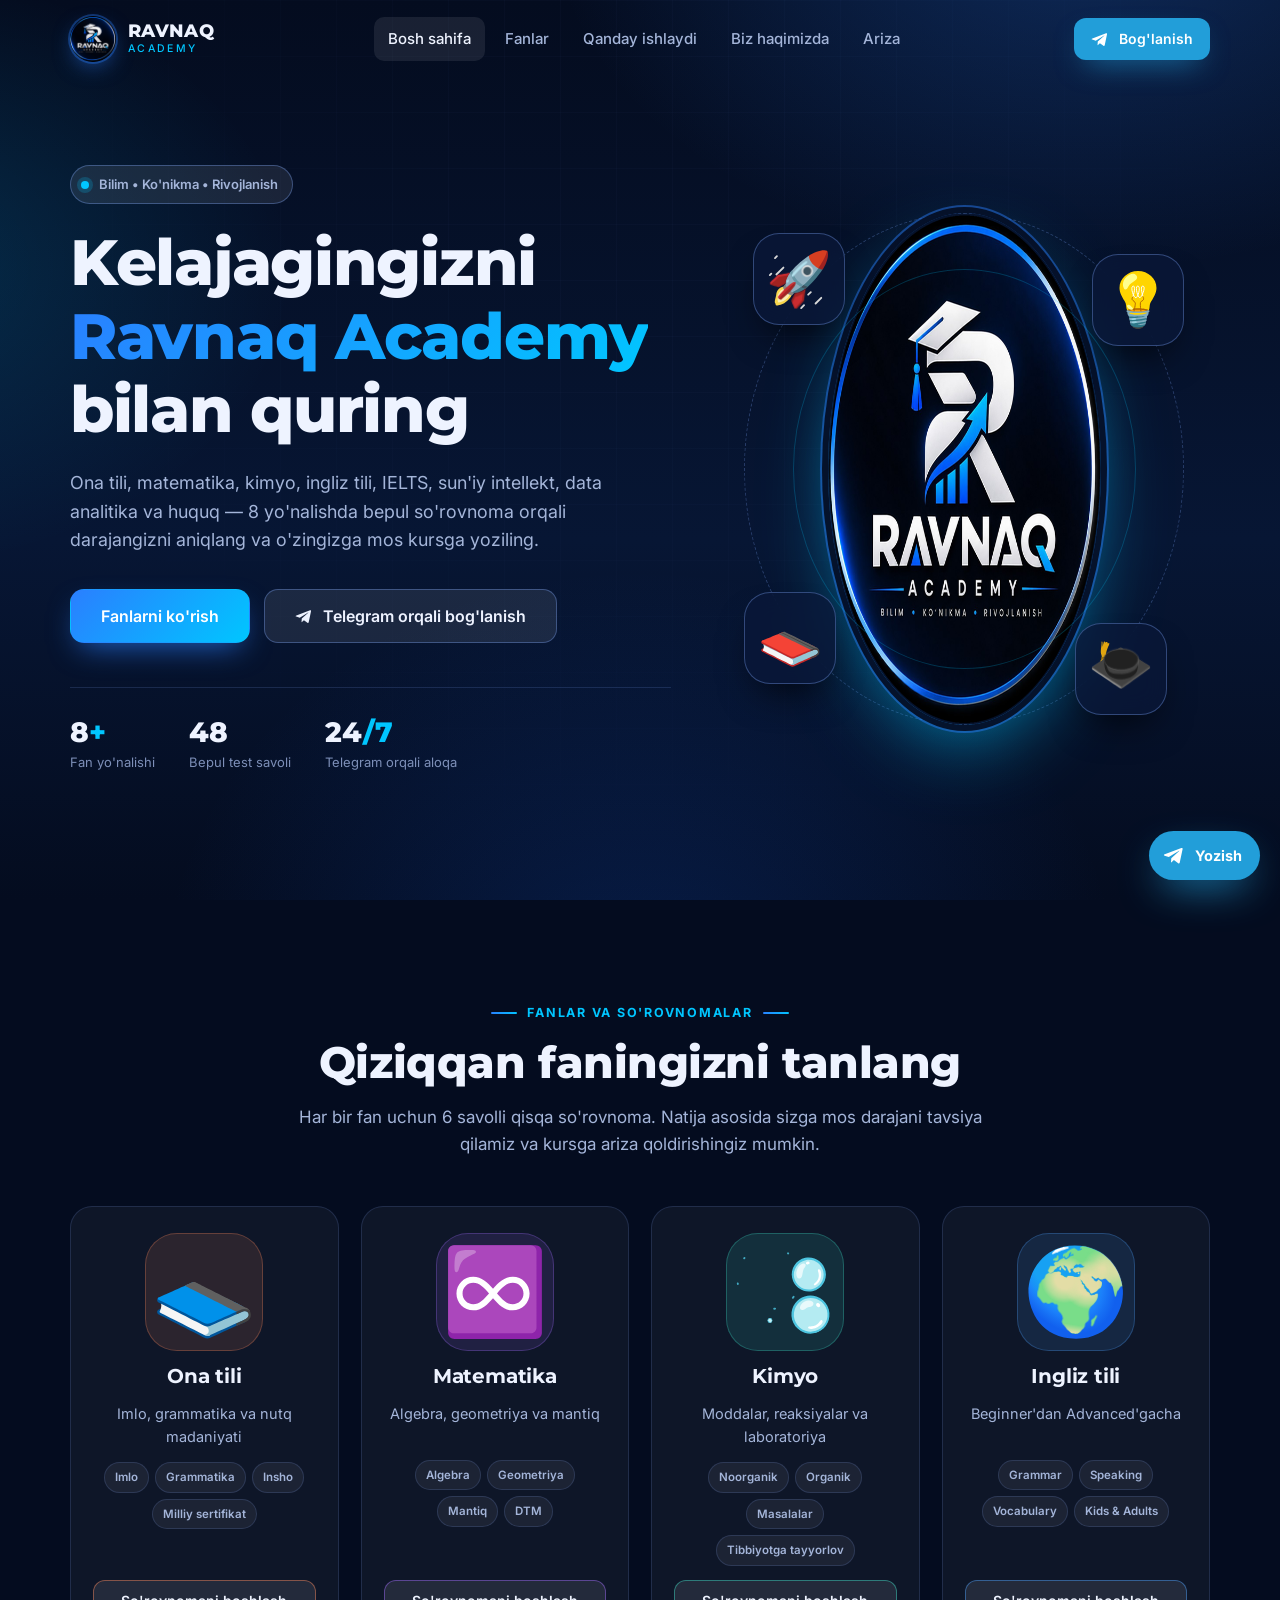
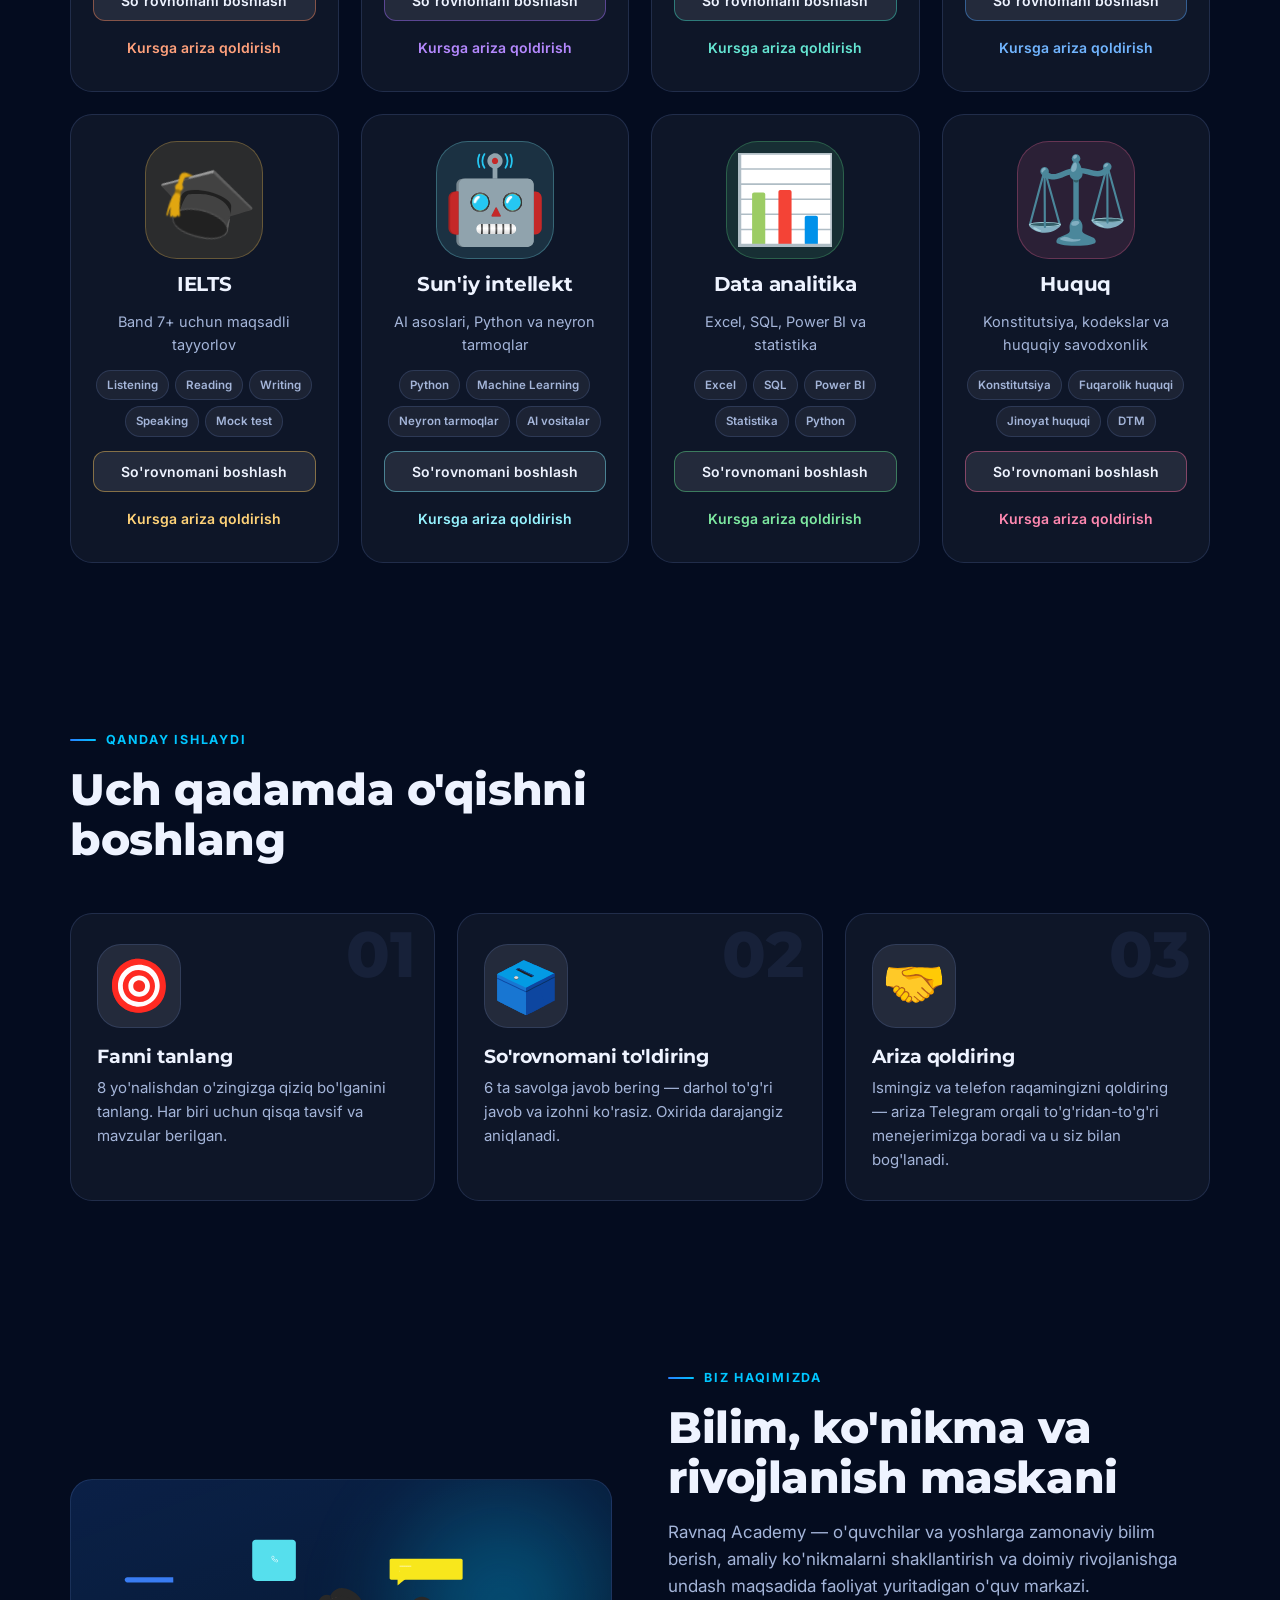
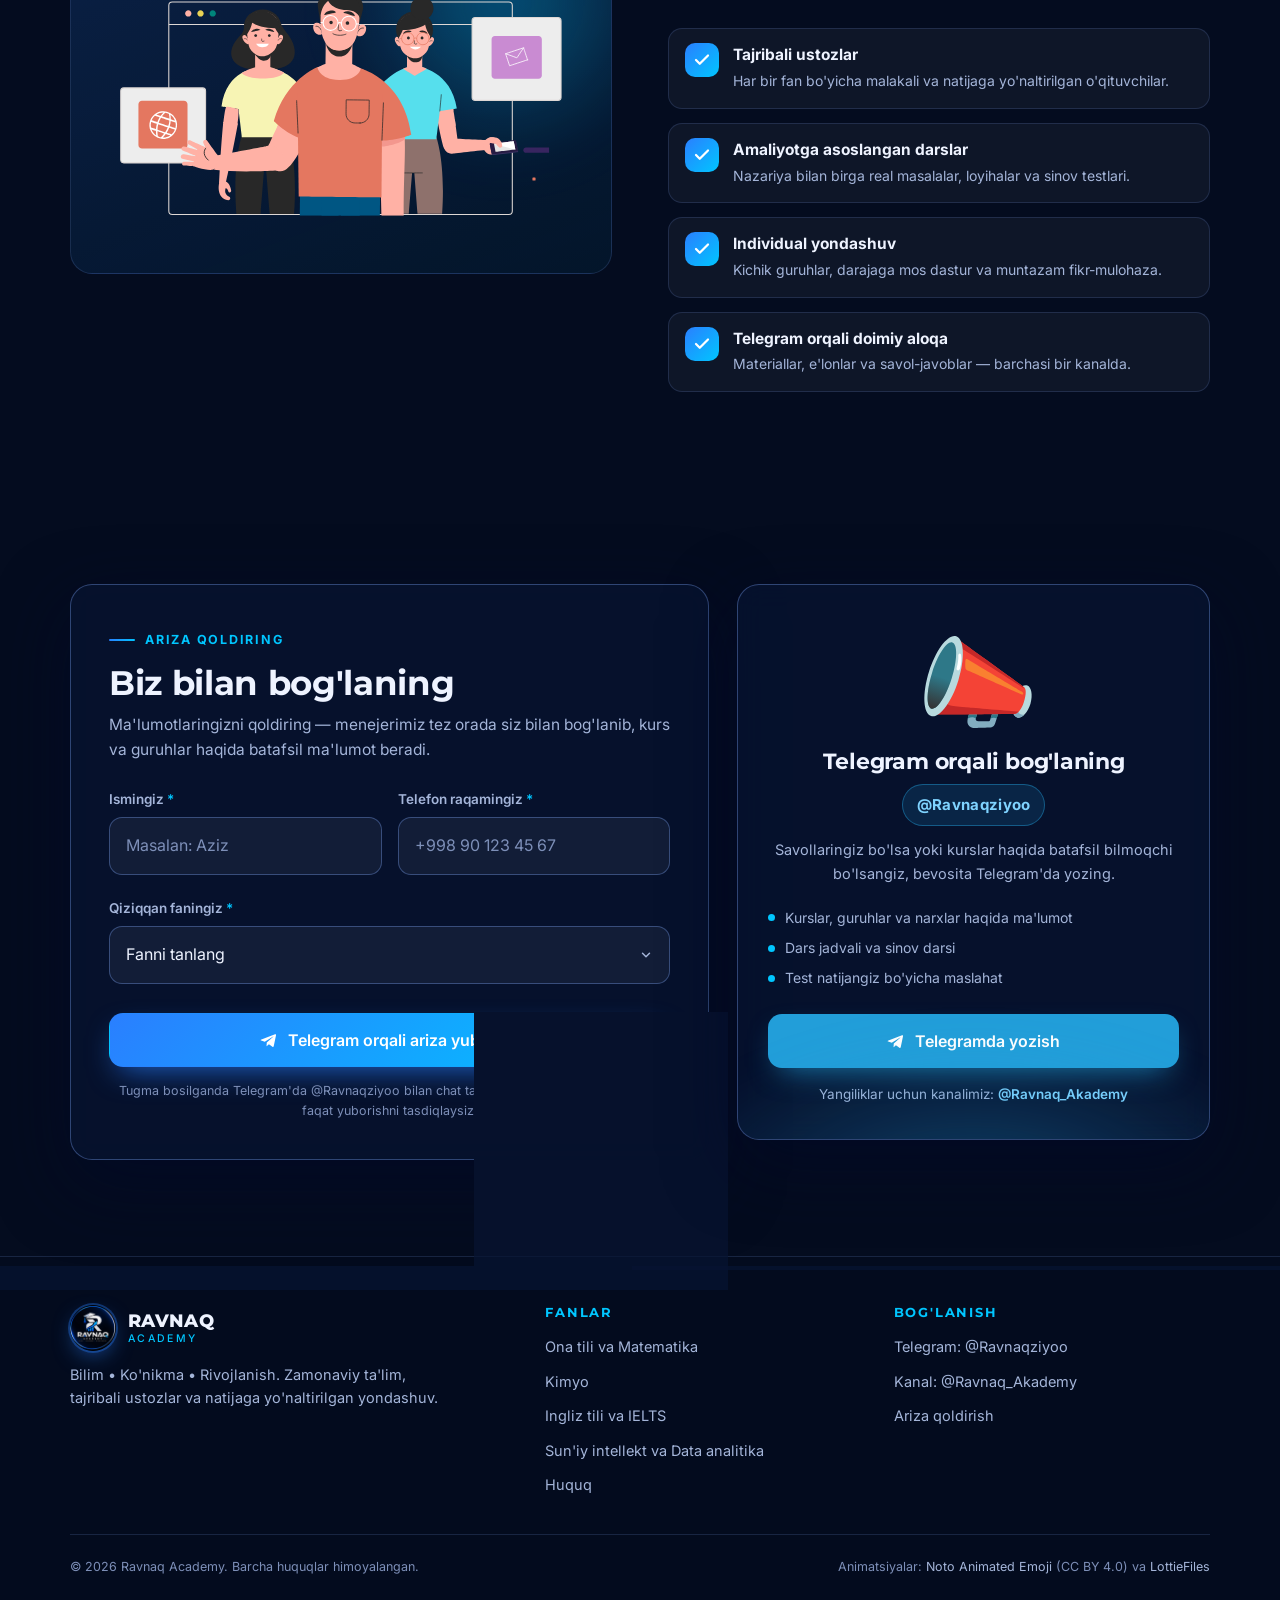
==== index.html @ b43bc279 "Ravnaq Academy sayti: fanlar, so'rovnomalar, ariza formasi va Telegram integratsiyasi Co-Authored-By" ====
<!DOCTYPE html>
<html lang="uz">
<head>
  <meta charset="UTF-8">
  <meta name="viewport" content="width=device-width, initial-scale=1">
  <title>Ravnaq Academy — Bilim • Ko'nikma • Rivojlanish</title>
  <meta name="description" content="Ravnaq Academy: ona tili, matematika, kimyo, ingliz tili, IELTS, sun'iy intellekt, data analitika va huquq bo'yicha kurslar. Bepul so'rovnoma orqali darajangizni aniqlang va ariza qoldiring.">
  <meta name="theme-color" content="#040c1f">
  <meta property="og:title" content="Ravnaq Academy">
  <meta property="og:description" content="8 yo'nalishda sifatli ta'lim. Bepul test orqali darajangizni aniqlang va kursga yoziling.">
  <meta property="og:image" content="https://ravnaqacademy-ship-it.github.io/ravnaq-academy/assets/logo-512.png">
  <meta property="og:url" content="https://ravnaqacademy-ship-it.github.io/ravnaq-academy/">
  <meta property="og:type" content="website">
  <link rel="canonical" href="https://ravnaqacademy-ship-it.github.io/ravnaq-academy/">
  <link rel="icon" type="image/png" sizes="64x64" href="assets/logo-64.png">
  <link rel="apple-touch-icon" href="assets/logo-192.png">
  <link rel="preconnect" href="https://fonts.googleapis.com">
  <link rel="preconnect" href="https://fonts.gstatic.com" crossorigin>
  <link href="https://fonts.googleapis.com/css2?family=Inter:wght@400;500;600;700&family=Montserrat:wght@600;700;800&display=swap" rel="stylesheet">
  <link rel="stylesheet" href="css/style.css">
</head>
<body>
  <div class="bg-decor" aria-hidden="true"></div>

  <!-- ===================== HEADER ===================== -->
  <header class="header" id="header">
    <div class="container">
      <a class="brand" href="#hero" aria-label="Ravnaq Academy bosh sahifa">
        <img src="assets/logo-192.png" alt="Ravnaq Academy logotipi" width="46" height="46">
        <span class="brand__name">RAVNAQ<small>Academy</small></span>
      </a>
      <nav class="nav" id="nav" aria-label="Asosiy menyu">
        <a href="#hero">Bosh sahifa</a>
        <a href="#fanlar">Fanlar</a>
        <a href="#jarayon">Qanday ishlaydi</a>
        <a href="#haqida">Biz haqimizda</a>
        <a href="#ariza">Ariza</a>
      </nav>
      <div class="header__actions">
        <a class="btn btn--tg btn--sm" data-tg-admin href="https://t.me/Ravnaqziyoo">
          <svg class="ico" viewBox="0 0 24 24" fill="currentColor" aria-hidden="true"><path d="M9.04 15.47 8.7 20.2c.48 0 .69-.2.94-.45l2.26-2.16 4.68 3.43c.86.47 1.47.22 1.7-.79l3.08-14.44c.27-1.26-.46-1.75-1.3-1.44L1.9 11.3c-1.24.48-1.22 1.17-.21 1.48l4.63 1.45L17.07 7.5c.5-.33.97-.15.59.18"/></svg>
          Bog'lanish
        </a>
        <button class="burger" id="burger" aria-label="Menyuni ochish" aria-expanded="false" aria-controls="nav"><span></span></button>
      </div>
    </div>
  </header>

  <main>
    <!-- ===================== HERO ===================== -->
    <section class="hero" id="hero">
      <div class="container">
        <div class="hero__content">
          <div class="hero__badge"><i></i> Bilim • Ko'nikma • Rivojlanish</div>
          <h1>Kelajagingizni <span class="grad">Ravnaq Academy</span> bilan quring</h1>
          <p class="hero__text">Ona tili, matematika, kimyo, ingliz tili, IELTS, sun'iy intellekt, data analitika va huquq — 8 yo'nalishda bepul so'rovnoma orqali darajangizni aniqlang va o'zingizga mos kursga yoziling.</p>
          <div class="hero__cta">
            <a class="btn btn--primary btn--lg" href="#fanlar">Fanlarni ko'rish</a>
            <a class="btn btn--ghost btn--lg" data-tg-admin href="https://t.me/Ravnaqziyoo">
              <svg class="ico" viewBox="0 0 24 24" fill="currentColor" aria-hidden="true"><path d="M9.04 15.47 8.7 20.2c.48 0 .69-.2.94-.45l2.26-2.16 4.68 3.43c.86.47 1.47.22 1.7-.79l3.08-14.44c.27-1.26-.46-1.75-1.3-1.44L1.9 11.3c-1.24.48-1.22 1.17-.21 1.48l4.63 1.45L17.07 7.5c.5-.33.97-.15.59.18"/></svg>
              Telegram orqali bog'lanish
            </a>
          </div>
          <div class="hero__stats">
            <div class="stat"><b>8<span>+</span></b><small>Fan yo'nalishi</small></div>
            <div class="stat"><b>48</b><small>Bepul test savoli</small></div>
            <div class="stat"><b>24<span>/7</span></b><small>Telegram orqali aloqa</small></div>
          </div>
        </div>

        <div class="orb-wrap" aria-hidden="true">
          <div class="orb">
            <div class="orb__glow"></div>
            <img class="orb__logo" src="assets/logo-512.png" alt="" width="512" height="512">
            <div class="chip chip--1"><div class="anim" data-anim="rocket"></div></div>
            <div class="chip chip--2"><div class="anim" data-anim="bulb"></div></div>
            <div class="chip chip--3"><div class="anim" data-anim="books"></div></div>
            <div class="chip chip--4"><div class="anim" data-anim="gradcap"></div></div>
          </div>
        </div>
      </div>
    </section>

    <!-- ===================== FANLAR ===================== -->
    <section class="section" id="fanlar">
      <div class="container">
        <div class="section__head section__head--center reveal">
          <span class="eyebrow">Fanlar va so'rovnomalar</span>
          <h2 class="title">Qiziqqan faningizni tanlang</h2>
          <p class="lead">Har bir fan uchun 6 savolli qisqa so'rovnoma. Natija asosida sizga mos darajani tavsiya qilamiz va kursga ariza qoldirishingiz mumkin.</p>
        </div>
        <div class="subjects" id="subjectsGrid"><!-- JS orqali to'ldiriladi --></div>
      </div>
    </section>

    <!-- ===================== JARAYON ===================== -->
    <section class="section section--tight" id="jarayon">
      <div class="container">
        <div class="section__head reveal">
          <span class="eyebrow">Qanday ishlaydi</span>
          <h2 class="title">Uch qadamda o'qishni boshlang</h2>
        </div>
        <div class="steps">
          <div class="step reveal" style="--d:0ms">
            <div class="step__anim"><div class="anim" data-anim="target" data-fallback="1"></div></div>
            <h3>Fanni tanlang</h3>
            <p>8 yo'nalishdan o'zingizga qiziq bo'lganini tanlang. Har biri uchun qisqa tavsif va mavzular berilgan.</p>
          </div>
          <div class="step reveal" style="--d:120ms">
            <div class="step__anim"><div class="anim" data-anim="ballot" data-fallback="2"></div></div>
            <h3>So'rovnomani to'ldiring</h3>
            <p>6 ta savolga javob bering — darhol to'g'ri javob va izohni ko'rasiz. Oxirida darajangiz aniqlanadi.</p>
          </div>
          <div class="step reveal" style="--d:240ms">
            <div class="step__anim"><div class="anim" data-anim="handshake" data-fallback="3"></div></div>
            <h3>Ariza qoldiring</h3>
            <p>Ismingiz va telefon raqamingizni qoldiring — ariza Telegram orqali to'g'ridan-to'g'ri menejerimizga boradi va u siz bilan bog'lanadi.</p>
          </div>
        </div>
      </div>
    </section>

    <!-- ===================== BIZ HAQIMIZDA ===================== -->
    <section class="section" id="haqida">
      <div class="container about">
        <div class="about__visual reveal">
          <div class="anim" data-anim="team" data-fallback="R" role="img" aria-label="Ravnaq Academy jamoasi"></div>
        </div>
        <div class="about__text reveal" style="--d:120ms">
          <span class="eyebrow">Biz haqimizda</span>
          <h2 class="title">Bilim, ko'nikma va rivojlanish maskani</h2>
          <p class="lead">Ravnaq Academy — o'quvchilar va yoshlarga zamonaviy bilim berish, amaliy ko'nikmalarni shakllantirish va doimiy rivojlanishga undash maqsadida faoliyat yuritadigan o'quv markazi.</p>
          <div class="features">
            <div class="feature">
              <div class="feature__ico"><svg viewBox="0 0 24 24" fill="none" stroke="currentColor" stroke-width="3" stroke-linecap="round" stroke-linejoin="round"><polyline points="20 6 9 17 4 12"/></svg></div>
              <div><b>Tajribali ustozlar</b><span>Har bir fan bo'yicha malakali va natijaga yo'naltirilgan o'qituvchilar.</span></div>
            </div>
            <div class="feature">
              <div class="feature__ico"><svg viewBox="0 0 24 24" fill="none" stroke="currentColor" stroke-width="3" stroke-linecap="round" stroke-linejoin="round"><polyline points="20 6 9 17 4 12"/></svg></div>
              <div><b>Amaliyotga asoslangan darslar</b><span>Nazariya bilan birga real masalalar, loyihalar va sinov testlari.</span></div>
            </div>
            <div class="feature">
              <div class="feature__ico"><svg viewBox="0 0 24 24" fill="none" stroke="currentColor" stroke-width="3" stroke-linecap="round" stroke-linejoin="round"><polyline points="20 6 9 17 4 12"/></svg></div>
              <div><b>Individual yondashuv</b><span>Kichik guruhlar, darajaga mos dastur va muntazam fikr-mulohaza.</span></div>
            </div>
            <div class="feature">
              <div class="feature__ico"><svg viewBox="0 0 24 24" fill="none" stroke="currentColor" stroke-width="3" stroke-linecap="round" stroke-linejoin="round"><polyline points="20 6 9 17 4 12"/></svg></div>
              <div><b>Telegram orqali doimiy aloqa</b><span>Materiallar, e'lonlar va savol-javoblar — barchasi bir kanalda.</span></div>
            </div>
          </div>
        </div>
      </div>
    </section>

    <!-- ===================== ARIZA ===================== -->
    <section class="section" id="ariza">
      <div class="container">
        <div class="contact">
          <div class="card form-card reveal">
            <form id="leadForm" novalidate>
              <span class="eyebrow">Ariza qoldiring</span>
              <h2>Biz bilan bog'laning</h2>
              <p class="lead">Ma'lumotlaringizni qoldiring — menejerimiz tez orada siz bilan bog'lanib, kurs va guruhlar haqida batafsil ma'lumot beradi.</p>

              <div class="form-grid">
                <div class="field" data-field="firstName">
                  <label for="firstName">Ismingiz <i>*</i></label>
                  <input class="input" id="firstName" name="firstName" type="text" autocomplete="given-name" placeholder="Masalan: Aziz" required>
                  <span class="field__error" aria-live="polite"></span>
                </div>
                <div class="field" data-field="phone">
                  <label for="phone">Telefon raqamingiz <i>*</i></label>
                  <input class="input" id="phone" name="phone" type="tel" inputmode="numeric" autocomplete="tel" placeholder="+998 90 123 45 67" required>
                  <span class="field__error" aria-live="polite"></span>
                </div>
                <div class="field field--full" data-field="subject">
                  <label for="subject">Qiziqqan faningiz <i>*</i></label>
                  <select class="input" id="subject" name="subject" required></select>
                  <span class="field__error" aria-live="polite"></span>
                </div>
                <div class="quiz-note field--full" id="quizNote" hidden></div>
              </div>

              <div class="form-foot">
                <button class="btn btn--primary btn--lg btn--block" id="submitBtn" type="submit">
                  <svg class="ico" viewBox="0 0 24 24" fill="currentColor" aria-hidden="true"><path d="M9.04 15.47 8.7 20.2c.48 0 .69-.2.94-.45l2.26-2.16 4.68 3.43c.86.47 1.47.22 1.7-.79l3.08-14.44c.27-1.26-.46-1.75-1.3-1.44L1.9 11.3c-1.24.48-1.22 1.17-.21 1.48l4.63 1.45L17.07 7.5c.5-.33.97-.15.59.18"/></svg>
                  Telegram orqali ariza yuborish
                </button>
                <small>Tugma bosilganda Telegram'da <span data-tg-admin-handle>@Ravnaqziyoo</span> bilan chat tayyor xabar bilan ochiladi — siz faqat yuborishni tasdiqlaysiz.</small>
              </div>
            </form>

            <div class="success" id="formSuccess" hidden>
              <div class="success__anim anim" id="successAnim" data-anim="party" data-fallback="✓"></div>
              <h3>Rahmat, <span id="successName"></span>!</h3>
              <p id="successText"></p>
              <div class="success__actions">
                <a class="btn btn--tg btn--lg" id="successShare" href="#" target="_blank" rel="noopener">
                  <svg class="ico" viewBox="0 0 24 24" fill="currentColor" aria-hidden="true"><path d="M9.04 15.47 8.7 20.2c.48 0 .69-.2.94-.45l2.26-2.16 4.68 3.43c.86.47 1.47.22 1.7-.79l3.08-14.44c.27-1.26-.46-1.75-1.3-1.44L1.9 11.3c-1.24.48-1.22 1.17-.21 1.48l4.63 1.45L17.07 7.5c.5-.33.97-.15.59.18"/></svg>
                  Telegram orqali yuborish
                </a>
                <button class="btn btn--link" id="successAgain" type="button">Yana ariza yuborish</button>
              </div>
              <div class="success__msg" id="successMsg" hidden>
                <div class="success__msg-head">
                  <span>Yuboriladigan xabar</span>
                  <button class="btn btn--ghost btn--sm" id="successCopy" type="button">Nusxalash</button>
                </div>
                <pre id="successMsgText"></pre>
              </div>
            </div>
          </div>

          <aside class="card tg-card reveal" style="--d:140ms">
            <div class="tg-card__anim anim" data-anim="megaphone" data-fallback="TG"></div>
            <h3>Telegram orqali bog'laning</h3>
            <div class="handle" data-tg-admin-handle>@Ravnaqziyoo</div>
            <p>Savollaringiz bo'lsa yoki kurslar haqida batafsil bilmoqchi bo'lsangiz, bevosita Telegram'da yozing.</p>
            <ul>
              <li>Kurslar, guruhlar va narxlar haqida ma'lumot</li>
              <li>Dars jadvali va sinov darsi</li>
              <li>Test natijangiz bo'yicha maslahat</li>
            </ul>
            <a class="btn btn--tg btn--lg btn--block" data-tg-admin href="https://t.me/Ravnaqziyoo">
              <svg class="ico" viewBox="0 0 24 24" fill="currentColor" aria-hidden="true"><path d="M9.04 15.47 8.7 20.2c.48 0 .69-.2.94-.45l2.26-2.16 4.68 3.43c.86.47 1.47.22 1.7-.79l3.08-14.44c.27-1.26-.46-1.75-1.3-1.44L1.9 11.3c-1.24.48-1.22 1.17-.21 1.48l4.63 1.45L17.07 7.5c.5-.33.97-.15.59.18"/></svg>
              Telegramda yozish
            </a>
            <a class="tg-card__channel" data-tg href="https://t.me/Ravnaq_Akademy">Yangiliklar uchun kanalimiz: <b data-tg-handle>@Ravnaq_Akademy</b></a>
          </aside>
        </div>
      </div>
    </section>
  </main>

  <!-- ===================== FOOTER ===================== -->
  <footer class="footer">
    <div class="container">
      <div class="footer__grid">
        <div>
          <a class="brand" href="#hero">
            <img src="assets/logo-192.png" alt="Ravnaq Academy" width="46" height="46">
            <span class="brand__name">RAVNAQ<small>Academy</small></span>
          </a>
          <p>Bilim • Ko'nikma • Rivojlanish. Zamonaviy ta'lim, tajribali ustozlar va natijaga yo'naltirilgan yondashuv.</p>
        </div>
        <div>
          <h4>Fanlar</h4>
          <ul>
            <li><a href="#fanlar">Ona tili va Matematika</a></li>
            <li><a href="#fanlar">Kimyo</a></li>
            <li><a href="#fanlar">Ingliz tili va IELTS</a></li>
            <li><a href="#fanlar">Sun'iy intellekt va Data analitika</a></li>
            <li><a href="#fanlar">Huquq</a></li>
          </ul>
        </div>
        <div>
          <h4>Bog'lanish</h4>
          <ul>
            <li><a data-tg-admin href="https://t.me/Ravnaqziyoo">Telegram: <span data-tg-admin-handle>@Ravnaqziyoo</span></a></li>
            <li><a data-tg href="https://t.me/Ravnaq_Akademy">Kanal: <span data-tg-handle>@Ravnaq_Akademy</span></a></li>
            <li><a href="#ariza">Ariza qoldirish</a></li>
          </ul>
        </div>
      </div>
      <div class="footer__bottom">
        <span>© <span id="year"></span> Ravnaq Academy. Barcha huquqlar himoyalangan.</span>
        <span>Animatsiyalar: <a href="https://googlefonts.github.io/noto-emoji-animation/" target="_blank" rel="noopener">Noto Animated Emoji</a> (CC BY 4.0) va <a href="https://lottiefiles.com/" target="_blank" rel="noopener">LottieFiles</a></span>
      </div>
    </div>
  </footer>

  <!-- Suzuvchi Telegram tugmasi -->
  <a class="fab" data-tg-admin href="https://t.me/Ravnaqziyoo" aria-label="Telegram orqali yozish">
    <svg viewBox="0 0 24 24" fill="currentColor" aria-hidden="true"><path d="M9.04 15.47 8.7 20.2c.48 0 .69-.2.94-.45l2.26-2.16 4.68 3.43c.86.47 1.47.22 1.7-.79l3.08-14.44c.27-1.26-.46-1.75-1.3-1.44L1.9 11.3c-1.24.48-1.22 1.17-.21 1.48l4.63 1.45L17.07 7.5c.5-.33.97-.15.59.18"/></svg>
    <span>Yozish</span>
  </a>

  <!-- ===================== SO'ROVNOMA MODALI ===================== -->
  <div class="modal" id="quizModal" role="dialog" aria-modal="true" aria-labelledby="quizTitle" hidden>
    <div class="modal__dialog">
      <div class="modal__head">
        <div class="modal__anim anim" id="quizAnim" data-anim="books"></div>
        <div>
          <h3 id="quizTitle">Fan</h3>
          <small id="quizSubtitle"></small>
        </div>
        <button class="modal__close" id="quizClose" aria-label="Yopish">
          <svg viewBox="0 0 24 24" fill="none" stroke="currentColor" stroke-width="2.5" stroke-linecap="round"><path d="M18 6 6 18M6 6l12 12"/></svg>
        </button>
      </div>
      <div class="progress" aria-hidden="true"><div class="progress__bar" id="quizProgress"></div></div>
      <div class="modal__body" id="quizBody"></div>
    </div>
  </div>

  <div class="toast-wrap" id="toasts" aria-live="polite"></div>

  <script src="assets/vendor/lottie.min.js"></script>
  <script src="js/config.js"></script>
  <script src="js/data.js"></script>
  <script src="js/app.js"></script>
</body>
</html>
---- css/style.css ----
/* ==========================================================================
   RAVNAQ ACADEMY — asosiy stil
   Rang palitrasi logotipdan olingan: tungi ko'k fon, elektr-ko'k urg'u, oq matn.
   ========================================================================== */

:root {
  --bg: #040c1f;
  --bg-2: #071634;
  --bg-3: #0b1f47;
  --surface: rgba(255, 255, 255, 0.045);
  --surface-2: rgba(255, 255, 255, 0.085);
  --border: rgba(130, 170, 255, 0.16);
  --border-strong: rgba(130, 170, 255, 0.34);
  --text: #eef3ff;
  --muted: #a4b5d9;
  --muted-2: #7d8fb8;
  --brand: #2a7fff;
  --brand-2: #00c6ff;
  --brand-deep: #1256d6;
  --grad: linear-gradient(135deg, #2a7fff 0%, #00c6ff 100%);
  --success: #38d39f;
  --danger: #ff5d7a;
  --warn: #ffc857;
  --radius: 22px;
  --radius-sm: 13px;
  --shadow: 0 24px 70px rgba(0, 8, 40, 0.6);
  --font-head: "Montserrat", "Inter", system-ui, -apple-system, "Segoe UI", sans-serif;
  --font-body: "Inter", system-ui, -apple-system, "Segoe UI", Roboto, sans-serif;
  --header-h: 78px;
  --container: 1180px;
}

/* ---------- Reset ---------- */
*, *::before, *::after { box-sizing: border-box; }
html { scroll-behavior: smooth; -webkit-text-size-adjust: 100%; }
@media (prefers-reduced-motion: reduce) { html { scroll-behavior: auto; } }
body {
  margin: 0;
  font-family: var(--font-body);
  font-size: 16px;
  line-height: 1.6;
  color: var(--text);
  background: var(--bg);
  overflow-x: hidden;
  -webkit-font-smoothing: antialiased;
}
body.modal-open, body.nav-open { overflow: hidden; }
img, svg { display: block; max-width: 100%; }
a { color: inherit; text-decoration: none; }
button { font: inherit; color: inherit; cursor: pointer; background: none; border: 0; }
h1, h2, h3, h4 { font-family: var(--font-head); line-height: 1.15; margin: 0; letter-spacing: -0.01em; }
p { margin: 0; }
ul { margin: 0; padding: 0; list-style: none; }
[hidden] { display: none !important; }
:focus-visible { outline: 2px solid var(--brand-2); outline-offset: 3px; border-radius: 6px; }

/* ---------- Fon dekoratsiyasi ---------- */
.bg-decor {
  position: fixed; inset: 0; z-index: -1; pointer-events: none;
  background:
    radial-gradient(900px 600px at 85% -10%, rgba(42, 127, 255, 0.28), transparent 60%),
    radial-gradient(700px 500px at -10% 30%, rgba(0, 198, 255, 0.16), transparent 60%),
    radial-gradient(800px 700px at 50% 110%, rgba(18, 86, 214, 0.22), transparent 60%),
    linear-gradient(180deg, var(--bg) 0%, var(--bg-2) 60%, var(--bg) 100%);
}
.bg-decor::after {
  content: ""; position: absolute; inset: 0; opacity: 0.35;
  background-image:
    linear-gradient(rgba(130, 170, 255, 0.07) 1px, transparent 1px),
    linear-gradient(90deg, rgba(130, 170, 255, 0.07) 1px, transparent 1px);
  background-size: 56px 56px;
  mask-image: radial-gradient(ellipse at 50% 20%, #000 20%, transparent 75%);
  -webkit-mask-image: radial-gradient(ellipse at 50% 20%, #000 20%, transparent 75%);
}

/* ---------- Umumiy ---------- */
.container { width: 100%; max-width: var(--container); margin: 0 auto; padding: 0 20px; }
.section { padding: 96px 0; position: relative; }
section[id] { scroll-margin-top: calc(var(--header-h) + 8px); }
.section--tight { padding: 64px 0; }
.section__head { max-width: 720px; margin-bottom: 48px; }
.section__head--center { margin-left: auto; margin-right: auto; text-align: center; }
.eyebrow {
  display: inline-flex; align-items: center; gap: 10px;
  font-size: 12.5px; font-weight: 700; letter-spacing: 0.14em; text-transform: uppercase;
  color: var(--brand-2); margin-bottom: 14px;
}
.eyebrow::before { content: ""; width: 26px; height: 2px; background: var(--grad); border-radius: 2px; }
.section__head--center .eyebrow::after { content: ""; width: 26px; height: 2px; background: var(--grad); border-radius: 2px; }
h2.title { font-size: clamp(28px, 4vw, 44px); font-weight: 800; }
.lead { color: var(--muted); font-size: 17px; margin-top: 16px; }
.grad { background: var(--grad); -webkit-background-clip: text; background-clip: text; color: transparent; }

/* Tugmalar */
.btn {
  display: inline-flex; align-items: center; justify-content: center; gap: 10px;
  padding: 14px 24px; border-radius: 14px; font-weight: 600; font-size: 15px; line-height: 1;
  border: 1px solid transparent; transition: transform 0.25s ease, box-shadow 0.25s ease, background 0.25s ease, border-color 0.25s ease, opacity .2s;
  white-space: nowrap; user-select: none;
}
.btn:active { transform: translateY(1px) scale(0.99); }
.btn[disabled] { opacity: 0.5; cursor: not-allowed; }
.btn--primary { background: var(--grad); color: #fff; box-shadow: 0 12px 30px -10px rgba(42, 127, 255, 0.75); }
.btn--primary:hover { transform: translateY(-2px); box-shadow: 0 18px 40px -12px rgba(0, 198, 255, 0.7); }
.btn--ghost { background: var(--surface-2); border-color: var(--border-strong); color: var(--text); }
.btn--ghost:hover { background: rgba(255, 255, 255, 0.13); transform: translateY(-2px); }
.btn--tg { background: #229ed9; color: #fff; box-shadow: 0 12px 30px -12px rgba(34, 158, 217, 0.8); }
.btn--tg:hover { background: #1f8fc6; transform: translateY(-2px); }
.btn--link { color: var(--brand-2); padding: 10px 6px; }
.btn--link:hover { text-decoration: underline; }
.btn--sm { padding: 11px 16px; font-size: 14px; border-radius: 12px; }
.btn--lg { padding: 17px 30px; font-size: 16px; }
.btn--block { width: 100%; }
.btn .ico { width: 18px; height: 18px; flex: none; }

/* Reveal (scroll animatsiyasi) */
.reveal { opacity: 0; transform: translateY(26px); transition: opacity 0.75s ease var(--d, 0ms), transform 0.75s cubic-bezier(.2,.7,.2,1) var(--d, 0ms); }
.reveal.in { opacity: 1; transform: none; }
@media (prefers-reduced-motion: reduce) { .reveal { opacity: 1; transform: none; transition: none; } }

/* Lottie konteyner */
.anim { position: relative; width: 100%; height: 100%; display: grid; place-items: center; }
.anim svg { width: 100% !important; height: 100% !important; }
.anim.is-fallback { font-family: var(--font-head); font-weight: 800; font-size: 44px; color: var(--brand-2); }

/* ---------- Header ---------- */
.header {
  position: sticky; top: 0; z-index: 50; height: var(--header-h);
  display: flex; align-items: center;
  transition: background 0.3s ease, border-color 0.3s ease, box-shadow 0.3s ease;
  border-bottom: 1px solid transparent;
}
.header.is-scrolled { background: rgba(4, 12, 31, 0.78); backdrop-filter: blur(16px); -webkit-backdrop-filter: blur(16px); border-color: var(--border); box-shadow: 0 10px 40px -20px rgba(0,0,0,.8); }
.header .container { display: flex; align-items: center; justify-content: space-between; gap: 20px; }
.brand { display: flex; align-items: center; gap: 12px; }
.brand img { width: 46px; height: 46px; border-radius: 50%; box-shadow: 0 0 0 2px rgba(42,127,255,.35), 0 8px 24px -8px rgba(42,127,255,.8); }
.brand__name { font-family: var(--font-head); font-weight: 800; font-size: 18px; letter-spacing: 0.02em; line-height: 1; }
.brand__name small { display: block; font-family: var(--font-body); font-weight: 500; font-size: 10.5px; letter-spacing: 0.22em; color: var(--brand-2); margin-top: 4px; text-transform: uppercase; }
.nav { display: flex; align-items: center; gap: 6px; }
.nav a { padding: 10px 14px; border-radius: 10px; color: var(--muted); font-weight: 500; font-size: 15px; transition: color .2s, background .2s; }
.nav a:hover, .nav a.is-active { color: var(--text); background: var(--surface-2); }
.header__actions { display: flex; align-items: center; gap: 10px; }
.burger { display: none; width: 44px; height: 44px; border-radius: 12px; background: var(--surface-2); border: 1px solid var(--border); place-items: center; }
.burger span { display: block; width: 20px; height: 2px; background: var(--text); border-radius: 2px; position: relative; transition: .3s; }
.burger span::before, .burger span::after { content: ""; position: absolute; left: 0; width: 20px; height: 2px; background: var(--text); border-radius: 2px; transition: .3s; }
.burger span::before { top: -6px; } .burger span::after { top: 6px; }
.burger[aria-expanded="true"] span { background: transparent; }
.burger[aria-expanded="true"] span::before { top: 0; transform: rotate(45deg); }
.burger[aria-expanded="true"] span::after { top: 0; transform: rotate(-45deg); }

/* ---------- Hero ---------- */
.hero { min-height: calc(100vh - var(--header-h)); display: flex; align-items: center; padding: 40px 0 80px; position: relative; }
.hero .container { display: grid; grid-template-columns: 1.1fr 0.9fr; gap: 48px; align-items: center; }
.hero__badge {
  display: inline-flex; align-items: center; gap: 10px; padding: 8px 14px 8px 10px;
  border-radius: 999px; background: var(--surface-2); border: 1px solid var(--border-strong);
  font-size: 13px; font-weight: 600; color: var(--muted); margin-bottom: 22px;
}
.hero__badge i { width: 8px; height: 8px; border-radius: 50%; background: var(--brand-2); box-shadow: 0 0 0 4px rgba(0,198,255,.2); animation: pulse 2s infinite; }
@keyframes pulse { 0%,100% { box-shadow: 0 0 0 4px rgba(0,198,255,.22);} 50% { box-shadow: 0 0 0 9px rgba(0,198,255,.06);} }
.hero h1 { font-size: clamp(36px, 5.4vw, 64px); font-weight: 800; letter-spacing: -0.02em; }
.hero__text { color: var(--muted); font-size: clamp(16px, 1.4vw, 19px); margin-top: 22px; max-width: 580px; }
.hero__cta { display: flex; flex-wrap: wrap; gap: 14px; margin-top: 34px; }
.hero__stats { display: flex; flex-wrap: wrap; gap: 14px 34px; margin-top: 44px; padding-top: 30px; border-top: 1px solid var(--border); }
.stat b { display: block; font-family: var(--font-head); font-size: 28px; font-weight: 800; line-height: 1; }
.stat b span { color: var(--brand-2); }
.stat small { display: block; color: var(--muted-2); font-size: 13px; margin-top: 6px; }

.orb-wrap { position: relative; display: grid; place-items: center; }
.orb { position: relative; width: min(440px, 82vw); aspect-ratio: 1; display: grid; place-items: center; }
.orb::before, .orb::after {
  content: ""; position: absolute; inset: 0; border-radius: 50%;
  border: 1px dashed rgba(130, 170, 255, 0.28);
  animation: spin 40s linear infinite;
}
.orb::after { inset: 11%; border-style: solid; border-color: rgba(0, 198, 255, 0.22); animation-direction: reverse; animation-duration: 28s; }
@keyframes spin { to { transform: rotate(360deg); } }
.orb__glow { position: absolute; inset: 18%; border-radius: 50%; background: radial-gradient(circle, rgba(42,127,255,.55), rgba(0,198,255,.1) 55%, transparent 72%); filter: blur(22px); animation: breathe 5s ease-in-out infinite; }
@keyframes breathe { 0%,100% { transform: scale(1); opacity: .9;} 50% { transform: scale(1.12); opacity: 1;} }
.orb__logo { position: relative; width: 62%; border-radius: 50%; box-shadow: 0 0 0 6px rgba(4,12,31,.9), 0 0 0 8px rgba(42,127,255,.45), 0 30px 80px -20px rgba(0,198,255,.7); }
.chip {
  position: absolute; width: 92px; height: 92px; padding: 14px; border-radius: 26px;
  background: rgba(10, 24, 58, 0.72); border: 1px solid var(--border-strong);
  backdrop-filter: blur(12px); -webkit-backdrop-filter: blur(12px);
  box-shadow: 0 20px 40px -18px rgba(0,0,0,.9);
  animation: float 6.5s ease-in-out infinite;
}
.chip--1 { top: 4%; left: 2%; animation-delay: 0s; }
.chip--2 { top: 8%; right: 0; animation-delay: -1.6s; }
.chip--3 { bottom: 8%; left: 0; animation-delay: -3.1s; }
.chip--4 { bottom: 2%; right: 4%; animation-delay: -4.6s; }
@keyframes float { 0%,100% { transform: translateY(0);} 50% { transform: translateY(-14px);} }
@media (prefers-reduced-motion: reduce) { .orb::before, .orb::after, .orb__glow, .chip, .hero__badge i { animation: none; } }

/* ---------- Fanlar ---------- */
.subjects { display: grid; grid-template-columns: repeat(4, 1fr); gap: 22px; }
.subject {
  --c: var(--brand);
  position: relative; display: flex; flex-direction: column; gap: 14px;
  padding: 26px 22px 22px; border-radius: var(--radius);
  background: var(--surface); border: 1px solid var(--border);
  transition: transform 0.35s cubic-bezier(.2,.7,.2,1), border-color 0.35s, box-shadow 0.35s, background .35s;
  overflow: hidden; isolation: isolate;
}
.subject::before {
  content: ""; position: absolute; inset: 0; z-index: -1; opacity: 0; transition: opacity 0.4s;
  background: radial-gradient(circle at 25% 0%, color-mix(in srgb, var(--c) 30%, transparent), transparent 62%);
}
.subject:hover { transform: translateY(-7px); border-color: color-mix(in srgb, var(--c) 60%, transparent); box-shadow: 0 30px 60px -28px color-mix(in srgb, var(--c) 55%, transparent); background: var(--surface-2); }
.subject:hover::before { opacity: 1; }
.subject__anim { width: 118px; height: 118px; margin: 0 auto; padding: 8px; border-radius: 32px; background: color-mix(in srgb, var(--c) 12%, transparent); border: 1px solid color-mix(in srgb, var(--c) 28%, transparent); transition: transform .4s; }
.subject:hover .subject__anim { transform: scale(1.06) rotate(-2deg); }
.subject h3 { font-size: 20px; font-weight: 700; text-align: center; }
.subject__short { color: var(--muted); font-size: 14.5px; text-align: center; min-height: 44px; }
.tags { display: flex; flex-wrap: wrap; justify-content: center; gap: 6px; }
.tags li { font-size: 11.5px; font-weight: 600; padding: 5px 10px; border-radius: 999px; background: rgba(255,255,255,.06); border: 1px solid var(--border); color: var(--muted); }
.subject__actions { display: flex; flex-direction: column; gap: 6px; margin-top: auto; align-items: stretch; }
.subject__actions .btn { white-space: normal; text-align: center; line-height: 1.25; }
.subject__actions .btn--ghost { border-color: color-mix(in srgb, var(--c) 45%, transparent); }
.subject__actions .btn--ghost:hover { background: color-mix(in srgb, var(--c) 22%, transparent); }
.subject__actions .btn--link { color: color-mix(in srgb, var(--c) 80%, #fff); }

/* ---------- Jarayon ---------- */
.steps { display: grid; grid-template-columns: repeat(3, 1fr); gap: 22px; counter-reset: step; }
.step { position: relative; padding: 30px 26px 28px; border-radius: var(--radius); background: var(--surface); border: 1px solid var(--border); overflow: hidden; }
.step::after { counter-increment: step; content: "0" counter(step); position: absolute; right: 18px; top: 8px; font-family: var(--font-head); font-size: 64px; font-weight: 800; color: rgba(130,170,255,.08); line-height: 1; }
.step__anim { width: 84px; height: 84px; margin-bottom: 18px; padding: 10px; border-radius: 24px; background: var(--surface-2); border: 1px solid var(--border); }
.step h3 { font-size: 19px; margin-bottom: 8px; }
.step p { color: var(--muted); font-size: 15px; }

/* ---------- Biz haqimizda ---------- */
.about { display: grid; grid-template-columns: 1fr 1fr; gap: 56px; align-items: center; }
.about__visual { position: relative; border-radius: var(--radius); background: linear-gradient(160deg, rgba(42,127,255,.18), rgba(0,198,255,.05)); border: 1px solid var(--border); padding: 24px; min-height: 380px; display: grid; place-items: center; overflow: hidden; }
.about__visual .anim { max-width: 460px; }
.about__visual::before { content: ""; position: absolute; width: 60%; aspect-ratio: 1; border-radius: 50%; background: radial-gradient(circle, rgba(0,198,255,.35), transparent 70%); filter: blur(30px); top: -10%; right: -10%; }
.features { display: grid; gap: 14px; margin-top: 28px; }
.feature { display: flex; gap: 14px; align-items: flex-start; padding: 14px 16px; border-radius: 14px; background: var(--surface); border: 1px solid var(--border); }
.feature__ico { flex: none; width: 34px; height: 34px; border-radius: 10px; background: var(--grad); display: grid; place-items: center; color: #fff; }
.feature__ico svg { width: 18px; height: 18px; }
.feature b { display: block; font-weight: 700; font-size: 15.5px; }
.feature span { color: var(--muted); font-size: 14px; }

/* ---------- Ariza ---------- */
.contact { display: grid; grid-template-columns: 1.15fr 0.85fr; gap: 28px; align-items: start; }
.card { border-radius: var(--radius); background: rgba(8, 20, 50, 0.72); border: 1px solid var(--border-strong); box-shadow: var(--shadow); backdrop-filter: blur(14px); -webkit-backdrop-filter: blur(14px); }
.form-card { padding: 38px; }
.form-card h2 { font-size: clamp(26px, 3vw, 34px); }
.form-card .lead { font-size: 15.5px; margin-top: 10px; margin-bottom: 26px; }
.form-grid { display: grid; grid-template-columns: 1fr 1fr; gap: 16px; }
.field { display: flex; flex-direction: column; gap: 7px; }
.field--full { grid-column: 1 / -1; }
.field label { font-size: 13.5px; font-weight: 600; color: var(--muted); }
.field label i { color: var(--brand-2); font-style: normal; }
.input {
  width: 100%; padding: 15px 16px; border-radius: 13px; font: inherit; color: var(--text);
  background: rgba(255,255,255,.05); border: 1px solid var(--border-strong); outline: none;
  transition: border-color .2s, box-shadow .2s, background .2s;
  -webkit-appearance: none; appearance: none;
}
.input::placeholder { color: var(--muted-2); }
.input:focus { border-color: var(--brand-2); box-shadow: 0 0 0 4px rgba(0,198,255,.15); background: rgba(255,255,255,.07); }
select.input { background-image: url("data:image/svg+xml;utf8,<svg xmlns='http://www.w3.org/2000/svg' width='14' height='14' viewBox='0 0 24 24' fill='none' stroke='%23a4b5d9' stroke-width='2.5' stroke-linecap='round' stroke-linejoin='round'><polyline points='6 9 12 15 18 9'/></svg>"); background-repeat: no-repeat; background-position: right 16px center; padding-right: 44px; cursor: pointer; }
select.input option { background: #0b1f47; color: var(--text); }
select.input.is-flash { animation: flash 1.2s ease; }
@keyframes flash { 0% { box-shadow: 0 0 0 0 rgba(0,198,255,.7);} 100% { box-shadow: 0 0 0 14px rgba(0,198,255,0);} }
.field.is-invalid .input { border-color: var(--danger); box-shadow: 0 0 0 4px rgba(255,93,122,.14); }
.field__error { font-size: 12.5px; color: var(--danger); min-height: 0; }
.quiz-note { display: flex; gap: 10px; align-items: center; padding: 12px 14px; border-radius: 12px; background: rgba(56,211,159,.1); border: 1px solid rgba(56,211,159,.35); color: #bff3df; font-size: 14px; }
.form-foot { display: flex; flex-direction: column; gap: 14px; margin-top: 22px; }
.form-foot small { color: var(--muted-2); font-size: 12.5px; text-align: center; }
.btn--loading { position: relative; color: transparent !important; pointer-events: none; }
.btn--loading::after { content: ""; position: absolute; width: 20px; height: 20px; border-radius: 50%; border: 2.5px solid rgba(255,255,255,.35); border-top-color: #fff; animation: spin .8s linear infinite; }

.success { text-align: center; padding: 20px 8px 8px; }
.success__anim { width: 140px; height: 140px; margin: 0 auto 8px; }
.success h3 { font-size: 28px; margin-bottom: 10px; }
.success p { color: var(--muted); max-width: 440px; margin: 0 auto; }
.success__actions { display: flex; flex-wrap: wrap; justify-content: center; gap: 12px; margin-top: 26px; }

.tg-card { padding: 34px 30px; text-align: center; position: relative; overflow: hidden; }
.tg-card::before { content: ""; position: absolute; inset: auto -20% -40% -20%; height: 60%; background: radial-gradient(ellipse, rgba(34,158,217,.35), transparent 70%); filter: blur(20px); }
.tg-card__anim { width: 120px; height: 120px; margin: 0 auto 10px; }
.tg-card h3 { font-size: 22px; }
.tg-card .handle { display: inline-block; margin: 10px 0 12px; padding: 8px 14px; border-radius: 999px; background: rgba(34,158,217,.15); border: 1px solid rgba(34,158,217,.45); color: #7fd3ff; font-weight: 700; font-size: 15px; letter-spacing: .02em; }
.tg-card p { color: var(--muted); font-size: 14.5px; margin-bottom: 22px; }
.tg-card ul { display: grid; gap: 8px; text-align: left; margin: 0 0 24px; }
.tg-card ul li { display: flex; gap: 10px; align-items: center; font-size: 14px; color: var(--muted); }
.tg-card ul li::before { content: ""; flex: none; width: 7px; height: 7px; border-radius: 50%; background: var(--brand-2); }
.tg-card__channel { display: block; margin-top: 16px; font-size: 13.5px; color: var(--muted); }
.tg-card__channel b { color: #7fd3ff; font-weight: 600; }
.tg-card__channel:hover b { text-decoration: underline; }

.success__msg { margin-top: 26px; text-align: left; border-radius: 14px; background: rgba(255,255,255,.04); border: 1px solid var(--border); overflow: hidden; }
.success__msg-head { display: flex; align-items: center; justify-content: space-between; gap: 10px; padding: 10px 14px; border-bottom: 1px solid var(--border); font-size: 12.5px; font-weight: 700; letter-spacing: .08em; text-transform: uppercase; color: var(--muted-2); }
.success__msg pre { margin: 0; padding: 14px 16px; font: 14px/1.6 var(--font-body); color: var(--text); white-space: pre-wrap; word-break: break-word; }

/* ---------- Footer ---------- */
.footer { border-top: 1px solid var(--border); padding: 48px 0 28px; background: rgba(4, 12, 31, 0.6); }
.footer__grid { display: grid; grid-template-columns: 1.4fr 1fr 1fr; gap: 32px; }
.footer p { color: var(--muted); font-size: 14.5px; margin-top: 12px; max-width: 380px; }
.footer h4 { font-size: 13px; letter-spacing: .14em; text-transform: uppercase; color: var(--brand-2); margin-bottom: 14px; }
.footer ul { display: grid; gap: 9px; }
.footer ul a { color: var(--muted); font-size: 14.5px; transition: color .2s; }
.footer ul a:hover { color: var(--text); }
.footer__bottom { display: flex; flex-wrap: wrap; justify-content: space-between; gap: 10px; margin-top: 36px; padding-top: 22px; border-top: 1px solid var(--border); color: var(--muted-2); font-size: 12.5px; }
.footer__bottom a { color: var(--muted); }
.footer__bottom a:hover { color: var(--text); }

/* ---------- Suzuvchi Telegram tugmasi ---------- */
.fab {
  position: fixed; right: 20px; bottom: 20px; z-index: 40;
  display: flex; align-items: center; gap: 10px; padding: 13px 18px 13px 14px; border-radius: 999px;
  background: #229ed9; color: #fff; font-weight: 700; font-size: 14.5px;
  box-shadow: 0 16px 40px -12px rgba(34,158,217,.9);
  transition: transform .25s, box-shadow .25s;
}
.fab:hover { transform: translateY(-3px); box-shadow: 0 22px 50px -14px rgba(34,158,217,1); }
.fab svg { width: 22px; height: 22px; }

/* ---------- Modal (so'rovnoma) ---------- */
.modal {
  position: fixed; inset: 0; z-index: 100; display: grid; place-items: center; padding: 20px;
  background: rgba(2, 8, 24, 0.78); backdrop-filter: blur(10px); -webkit-backdrop-filter: blur(10px);
  animation: fadeIn .25s ease;
}
@keyframes fadeIn { from { opacity: 0; } to { opacity: 1; } }
.modal__dialog {
  --c: var(--brand);
  width: 100%; max-width: 660px; max-height: calc(100vh - 40px); overflow: auto;
  border-radius: 26px; background: linear-gradient(180deg, rgba(12, 28, 66, 0.98), rgba(6, 16, 40, 0.98));
  border: 1px solid var(--border-strong); box-shadow: var(--shadow);
  animation: popIn .35s cubic-bezier(.2,.8,.2,1);
}
@keyframes popIn { from { opacity: 0; transform: translateY(20px) scale(.98);} to { opacity: 1; transform: none; } }
.modal__head { display: flex; align-items: center; gap: 16px; padding: 22px 24px 18px; border-bottom: 1px solid var(--border); position: relative; }
.modal__anim { width: 66px; height: 66px; padding: 6px; border-radius: 20px; flex: none; background: color-mix(in srgb, var(--c) 14%, transparent); border: 1px solid color-mix(in srgb, var(--c) 35%, transparent); }
.modal__head h3 { font-size: 22px; }
.modal__head small { display: block; color: var(--muted); font-size: 13.5px; margin-top: 3px; }
.modal__close { position: absolute; right: 16px; top: 16px; width: 40px; height: 40px; border-radius: 12px; background: var(--surface-2); border: 1px solid var(--border); display: grid; place-items: center; transition: background .2s; }
.modal__close:hover { background: rgba(255,255,255,.14); }
.modal__close svg { width: 18px; height: 18px; }
.progress { height: 5px; background: rgba(255,255,255,.07); }
.progress__bar { height: 100%; width: 0; background: linear-gradient(90deg, var(--c), var(--brand-2)); transition: width .4s cubic-bezier(.2,.7,.2,1); border-radius: 0 4px 4px 0; }
.modal__body { padding: 26px 24px 28px; }

.quiz-intro { text-align: center; }
.quiz-intro p { color: var(--muted); font-size: 15.5px; }
.quiz-meta { display: flex; flex-wrap: wrap; justify-content: center; gap: 10px; margin: 22px 0 26px; }
.quiz-meta li { padding: 9px 14px; border-radius: 999px; background: var(--surface-2); border: 1px solid var(--border); font-size: 13.5px; font-weight: 600; color: var(--muted); }

.quiz-q__num { font-size: 12.5px; font-weight: 700; letter-spacing: .12em; text-transform: uppercase; color: var(--brand-2); margin-bottom: 10px; }
.quiz-q__text { font-size: 21px; font-weight: 700; margin-bottom: 20px; line-height: 1.35; }
.quiz-options { display: grid; gap: 10px; }
.quiz-opt {
  display: flex; align-items: center; gap: 14px; width: 100%; text-align: left;
  padding: 14px 16px; border-radius: 14px; background: var(--surface); border: 1px solid var(--border);
  font-size: 15.5px; transition: background .2s, border-color .2s, transform .2s;
}
.quiz-opt:not([disabled]):hover { background: var(--surface-2); border-color: var(--border-strong); transform: translateX(3px); }
.quiz-opt__letter { flex: none; width: 34px; height: 34px; border-radius: 10px; display: grid; place-items: center; font-weight: 800; font-size: 14px; background: rgba(255,255,255,.07); border: 1px solid var(--border); color: var(--muted); }
.quiz-opt[disabled] { cursor: default; opacity: .7; }
.quiz-opt.is-correct { opacity: 1; background: rgba(56,211,159,.14); border-color: var(--success); }
.quiz-opt.is-correct .quiz-opt__letter { background: var(--success); color: #04301f; border-color: transparent; }
.quiz-opt.is-wrong { opacity: 1; background: rgba(255,93,122,.12); border-color: var(--danger); }
.quiz-opt.is-wrong .quiz-opt__letter { background: var(--danger); color: #fff; border-color: transparent; }
.quiz-feedback { margin-top: 16px; padding: 13px 16px; border-radius: 12px; font-size: 14.5px; color: var(--muted); border: 1px solid var(--border); background: var(--surface); }
.quiz-feedback.is-ok { border-color: rgba(56,211,159,.5); color: #c9f5e5; background: rgba(56,211,159,.08); }
.quiz-feedback.is-bad { border-color: rgba(255,93,122,.5); color: #ffd3dc; background: rgba(255,93,122,.08); }
.quiz-feedback strong { color: var(--text); }
.quiz-nav { display: flex; justify-content: flex-end; margin-top: 18px; }

.quiz-result { text-align: center; }
.quiz-result__anim { width: 150px; height: 150px; margin: -6px auto 0; }
.quiz-result__score { font-family: var(--font-head); font-size: 20px; font-weight: 700; color: var(--muted); }
.quiz-result__score span { font-size: 54px; font-weight: 800; color: var(--text); background: var(--grad); -webkit-background-clip: text; background-clip: text; -webkit-text-fill-color: transparent; }
.quiz-result h4 { font-size: 24px; margin: 6px 0 10px; }
.quiz-result p { color: var(--muted); max-width: 440px; margin: 0 auto; }
.quiz-result__actions { display: flex; flex-wrap: wrap; justify-content: center; gap: 12px; margin-top: 24px; }
.tg-inline { display: inline-flex; align-items: center; gap: 8px; margin-top: 18px; color: #7fd3ff; font-weight: 600; font-size: 14.5px; }
.tg-inline:hover { text-decoration: underline; }

/* ---------- Toast ---------- */
.toast-wrap { position: fixed; left: 50%; bottom: 24px; transform: translateX(-50%); z-index: 200; display: grid; gap: 10px; width: min(520px, calc(100vw - 32px)); pointer-events: none; }
.toast { pointer-events: auto; padding: 14px 18px; border-radius: 14px; background: rgba(12,28,66,.96); border: 1px solid var(--border-strong); box-shadow: var(--shadow); font-size: 14.5px; animation: toastIn .3s ease; }
.toast--error { border-color: rgba(255,93,122,.6); }
.toast--success { border-color: rgba(56,211,159,.6); }
@keyframes toastIn { from { opacity: 0; transform: translateY(12px);} to { opacity: 1; transform: none;} }

/* ---------- Responsiv ---------- */
@media (max-width: 1024px) {
  .subjects { grid-template-columns: repeat(3, 1fr); }
  .footer__grid { grid-template-columns: 1fr 1fr; }
}
@media (max-width: 900px) {
  .nav {
    position: fixed; inset: var(--header-h) 0 0 0; z-index: 45; flex-direction: column; align-items: stretch; gap: 6px;
    padding: 18px 20px; background: rgba(4, 12, 31, 0.96); backdrop-filter: blur(16px);
    transform: translateX(100%); transition: transform .35s cubic-bezier(.2,.8,.2,1); border-top: 1px solid var(--border);
  }
  .nav.is-open { transform: none; }
  .nav a { font-size: 18px; padding: 14px 16px; }
  .burger { display: grid; }
  .header__actions .btn { display: none; }
  .hero .container { grid-template-columns: 1fr; gap: 36px; text-align: center; }
  .hero__text { margin-left: auto; margin-right: auto; }
  .hero__cta, .hero__stats { justify-content: center; }
  .orb-wrap { order: -1; }
  .orb { width: min(340px, 78vw); }
  .chip { width: 72px; height: 72px; padding: 10px; border-radius: 20px; }
  .steps { grid-template-columns: 1fr; }
  .about, .contact { grid-template-columns: 1fr; }
  .about__visual { min-height: 300px; }
  .section { padding: 72px 0; }
}
@media (max-width: 640px) {
  .subjects { grid-template-columns: 1fr 1fr; gap: 14px; }
  .subject { padding: 20px 14px 16px; }
  .subject__anim { width: 92px; height: 92px; border-radius: 26px; }
  .subject h3 { font-size: 17px; }
  .subject__short { font-size: 13px; }
  .tags { display: none; }
  .form-card { padding: 26px 18px; }
  .form-grid { grid-template-columns: 1fr; }
  .footer__grid { grid-template-columns: 1fr; }
  .fab span { display: none; }
  .fab { padding: 14px; }
  .modal { padding: 10px; align-items: end; }
  .modal__dialog { max-height: calc(100vh - 20px); border-radius: 22px; }
  .modal__body { padding: 20px 16px 22px; }
  .quiz-q__text { font-size: 18px; }
  .hero { padding-bottom: 56px; }
  .stat b { font-size: 24px; }
}
@media (max-width: 400px) {
  .subjects { grid-template-columns: 1fr; }
  .tags { display: flex; }
}
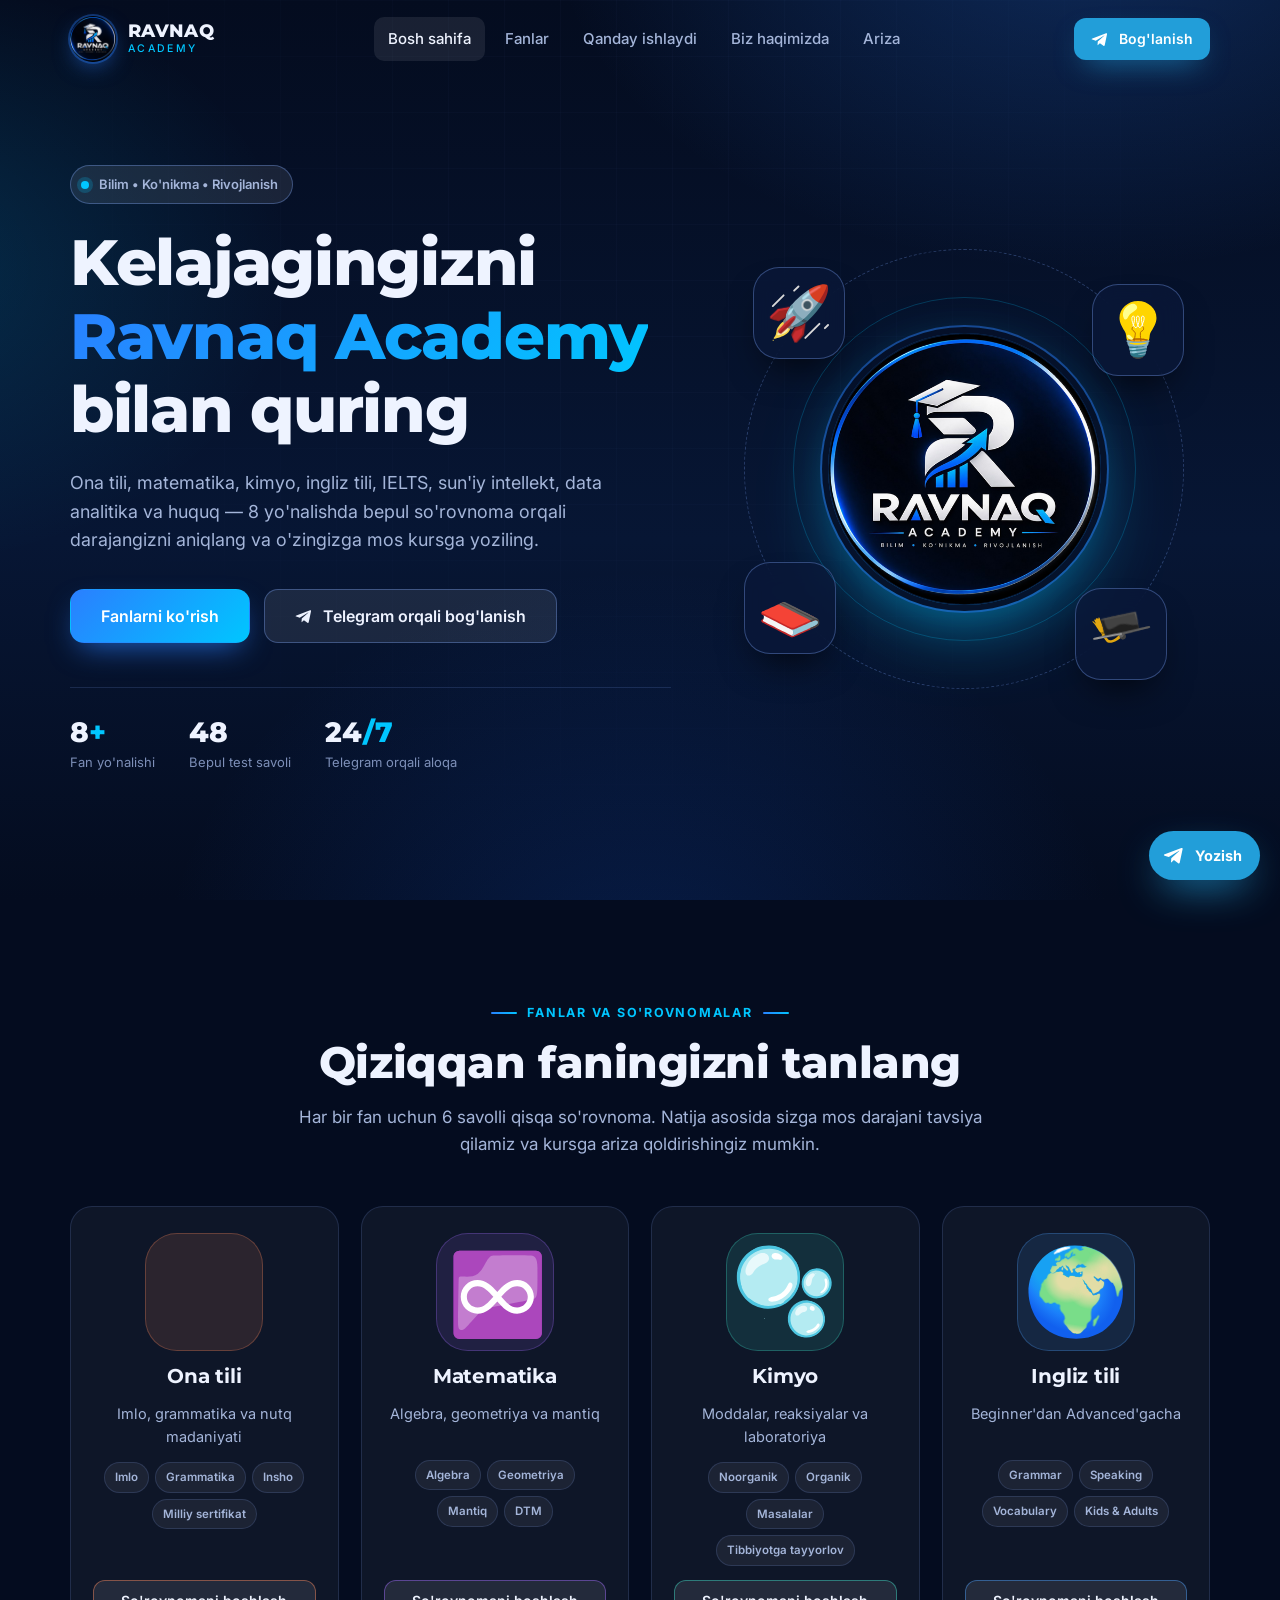
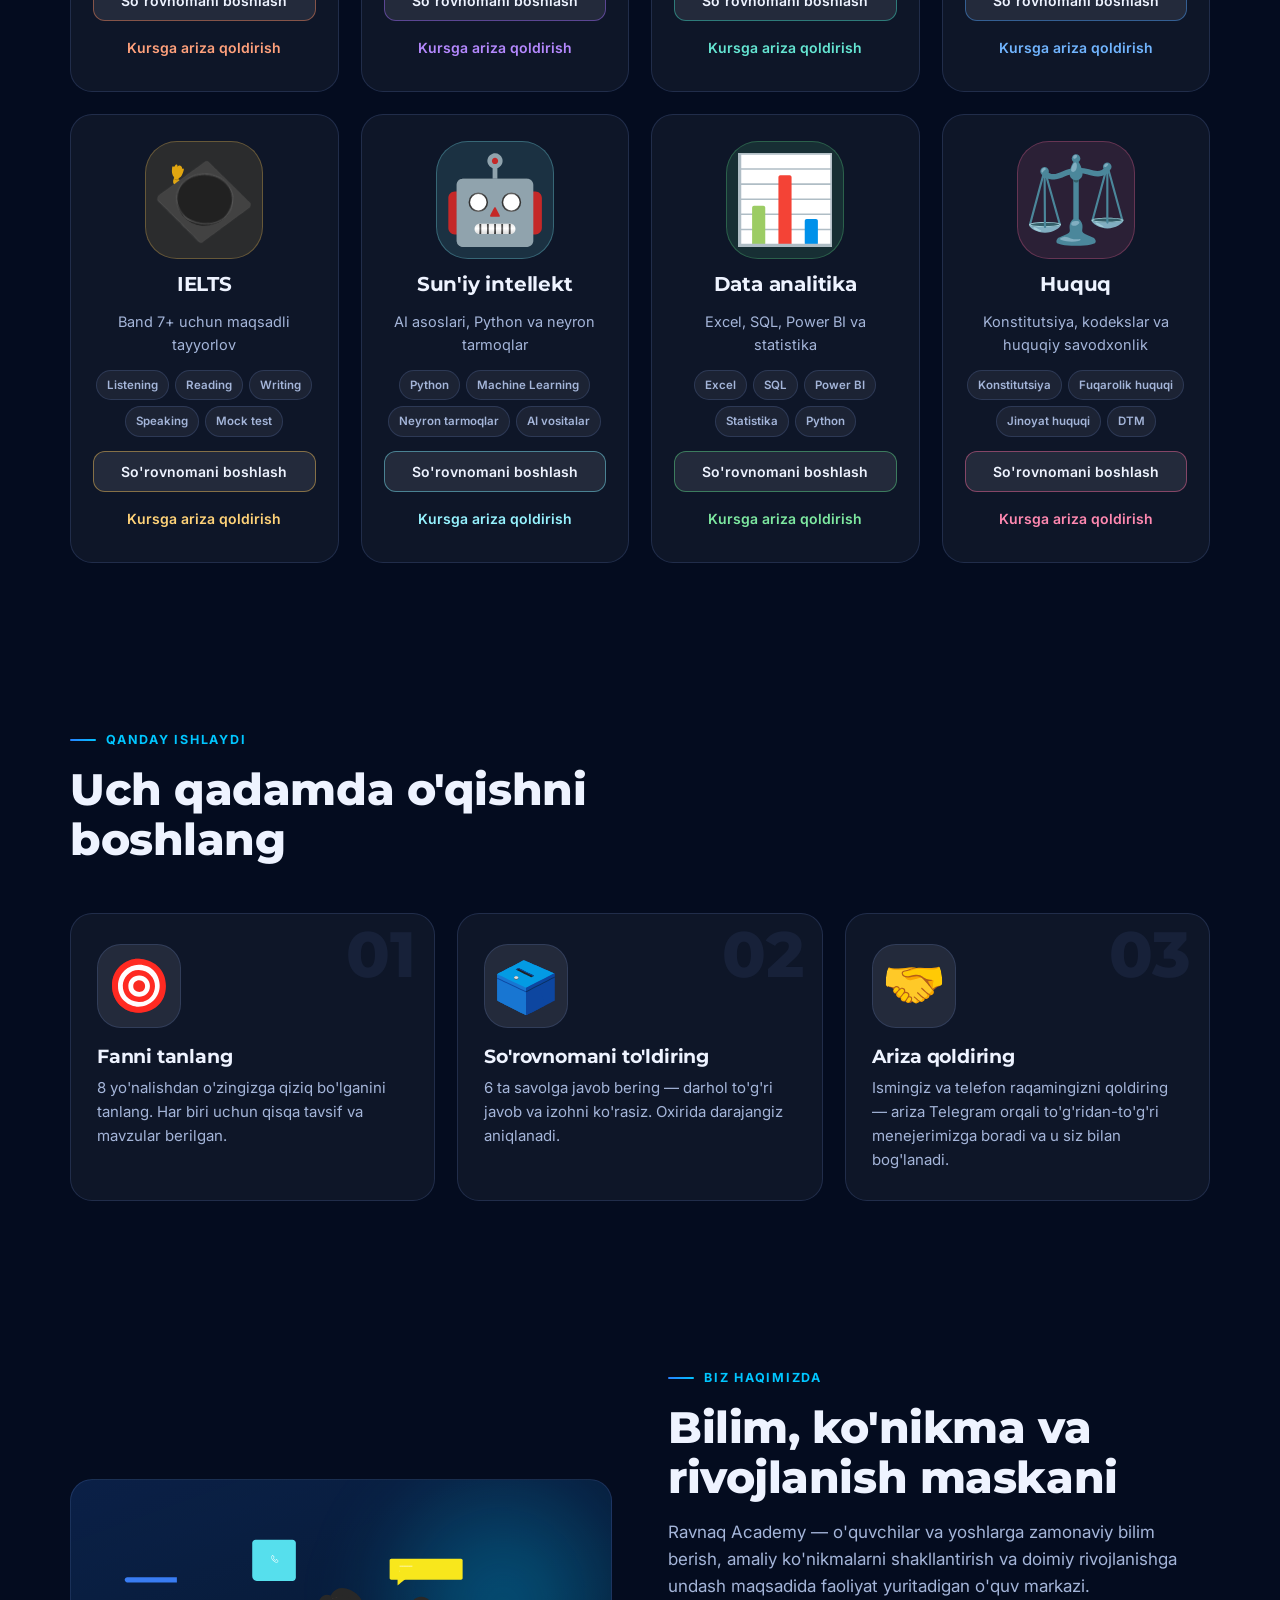
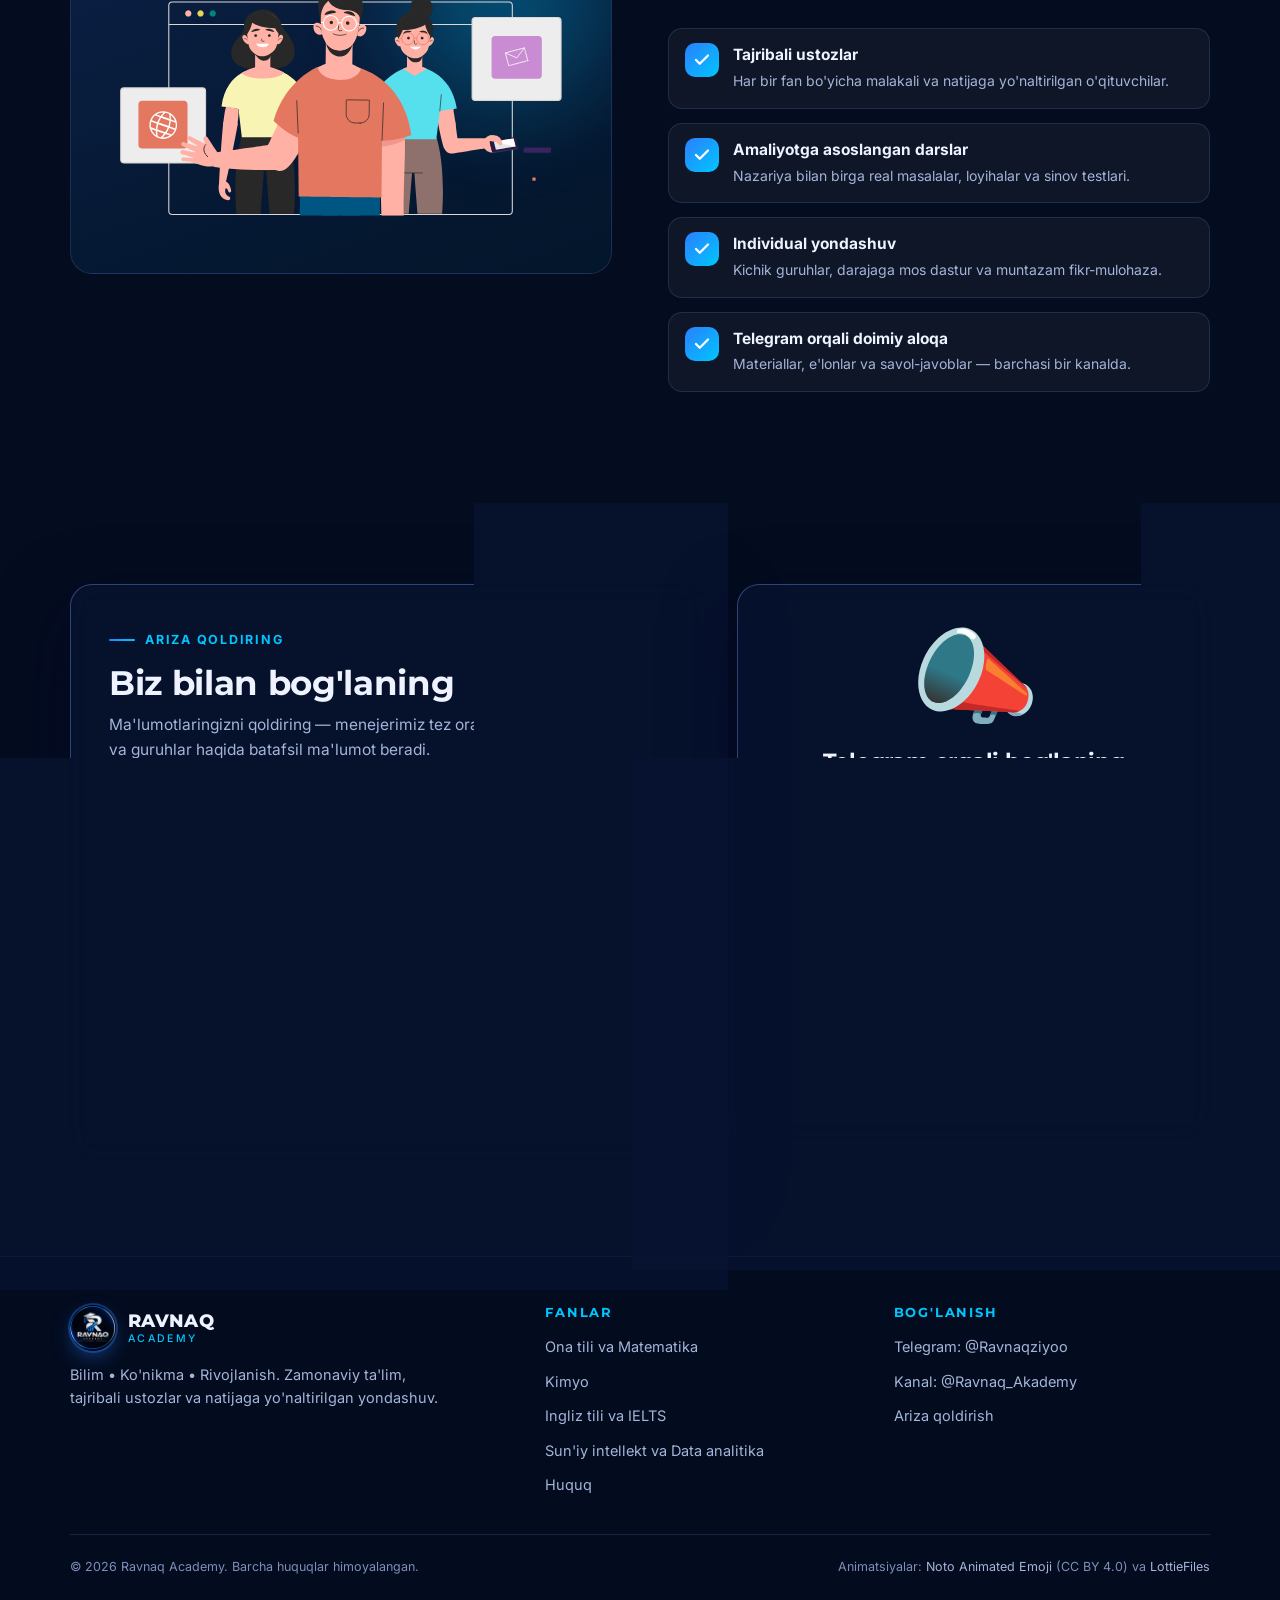
==== commit 717fccd9: "Railway'ga moslashtirish: canonical/OG manzillar, railway.json, 404 sahifasi Co-Authored-By: Claude " ====
--- a/index.html
+++ b/index.html
@@ -8,10 +8,10 @@
   <meta name="theme-color" content="#040c1f">
   <meta property="og:title" content="Ravnaq Academy">
   <meta property="og:description" content="8 yo'nalishda sifatli ta'lim. Bepul test orqali darajangizni aniqlang va kursga yoziling.">
-  <meta property="og:image" content="https://ravnaqacademy-ship-it.github.io/ravnaq-academy/assets/logo-512.png">
-  <meta property="og:url" content="https://ravnaqacademy-ship-it.github.io/ravnaq-academy/">
+  <meta property="og:image" content="https://ravnaq-academy-production.up.railway.app/assets/logo-512.png">
+  <meta property="og:url" content="https://ravnaq-academy-production.up.railway.app/">
   <meta property="og:type" content="website">
-  <link rel="canonical" href="https://ravnaqacademy-ship-it.github.io/ravnaq-academy/">
+  <link rel="canonical" href="https://ravnaq-academy-production.up.railway.app/">
   <link rel="icon" type="image/png" sizes="64x64" href="assets/logo-64.png">
   <link rel="apple-touch-icon" href="assets/logo-192.png">
   <link rel="preconnect" href="https://fonts.googleapis.com">
--- a/css/style.css
+++ b/css/style.css
@@ -177,7 +177,7 @@
 @keyframes spin { to { transform: rotate(360deg); } }
 .orb__glow { position: absolute; inset: 18%; border-radius: 50%; background: radial-gradient(circle, rgba(42,127,255,.55), rgba(0,198,255,.1) 55%, transparent 72%); filter: blur(22px); animation: breathe 5s ease-in-out infinite; }
 @keyframes breathe { 0%,100% { transform: scale(1); opacity: .9;} 50% { transform: scale(1.12); opacity: 1;} }
-.orb__logo { position: relative; width: 62%; border-radius: 50%; box-shadow: 0 0 0 6px rgba(4,12,31,.9), 0 0 0 8px rgba(42,127,255,.45), 0 30px 80px -20px rgba(0,198,255,.7); }
+.orb__logo { position: relative; width: 62%; height: auto; aspect-ratio: 1 / 1; object-fit: cover; border-radius: 50%; box-shadow: 0 0 0 6px rgba(4,12,31,.9), 0 0 0 8px rgba(42,127,255,.45), 0 30px 80px -20px rgba(0,198,255,.7); }
 .chip {
   position: absolute; width: 92px; height: 92px; padding: 14px; border-radius: 26px;
   background: rgba(10, 24, 58, 0.72); border: 1px solid var(--border-strong);
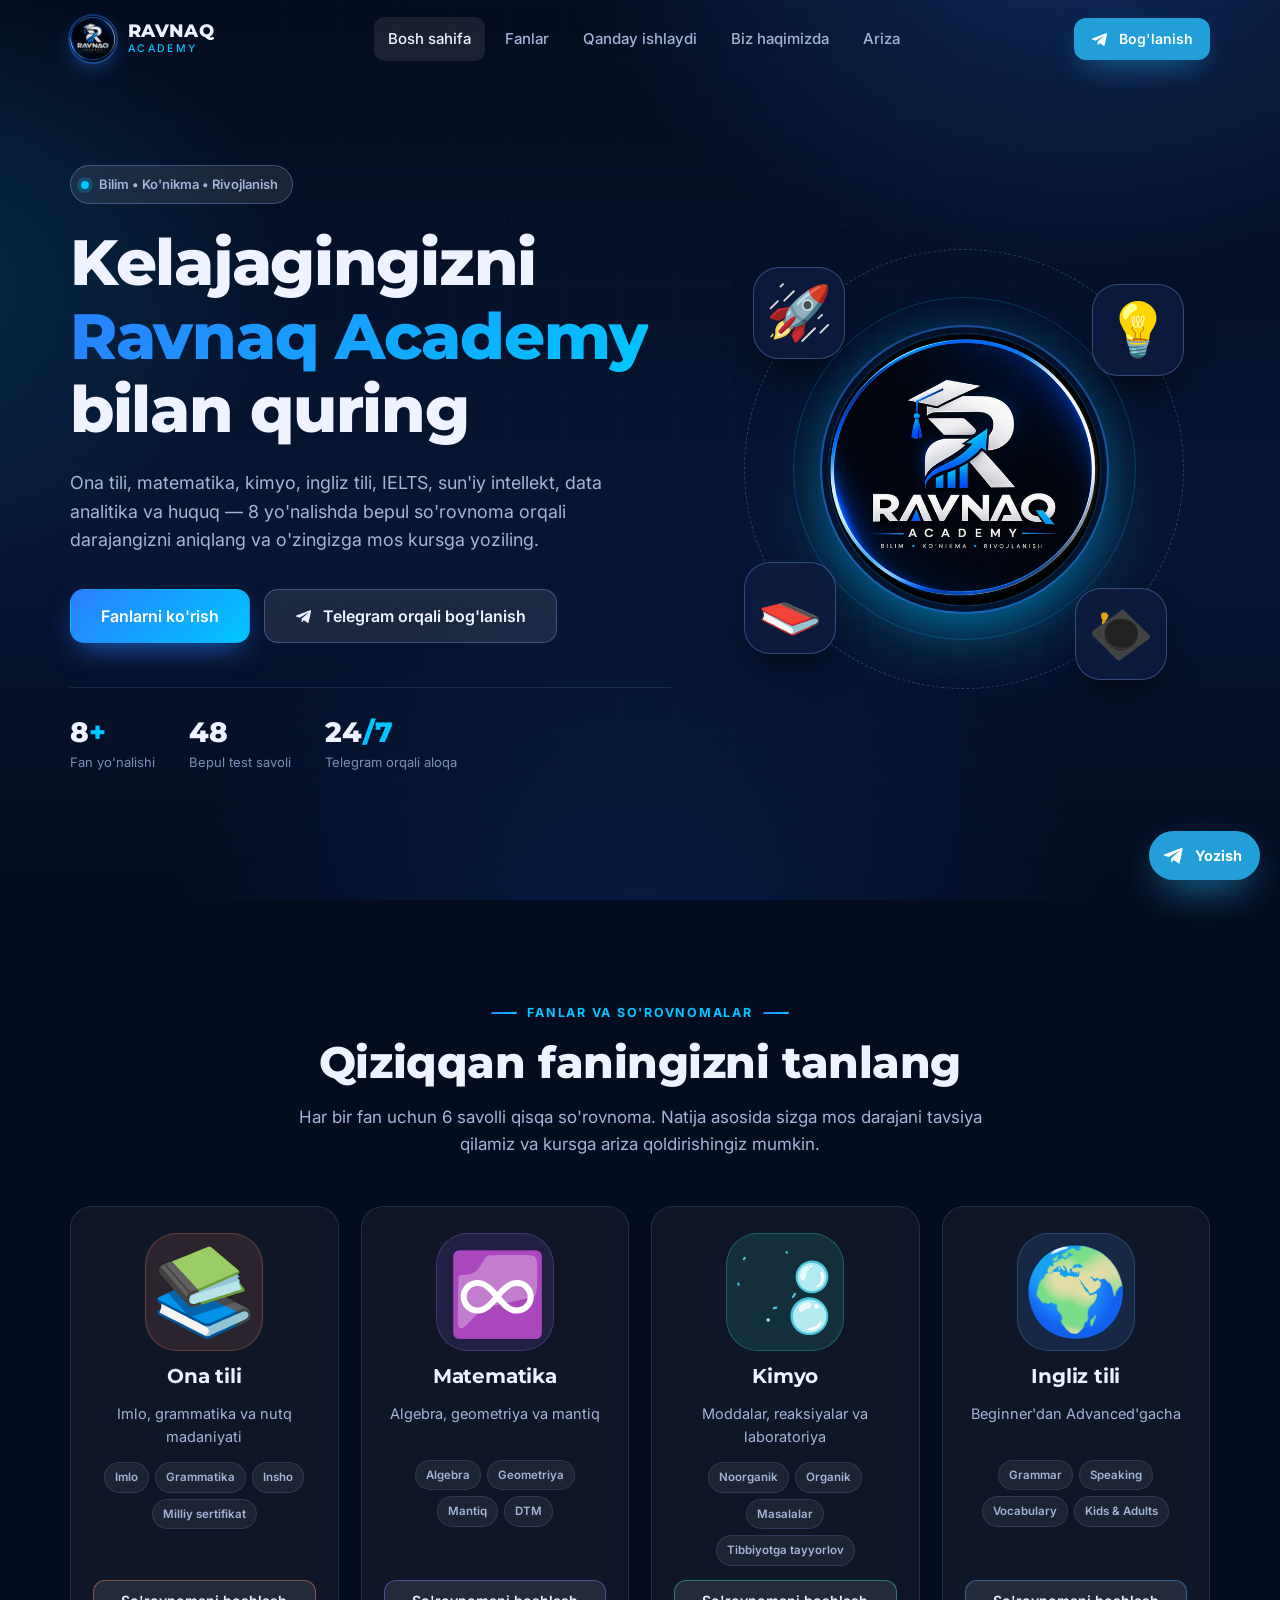
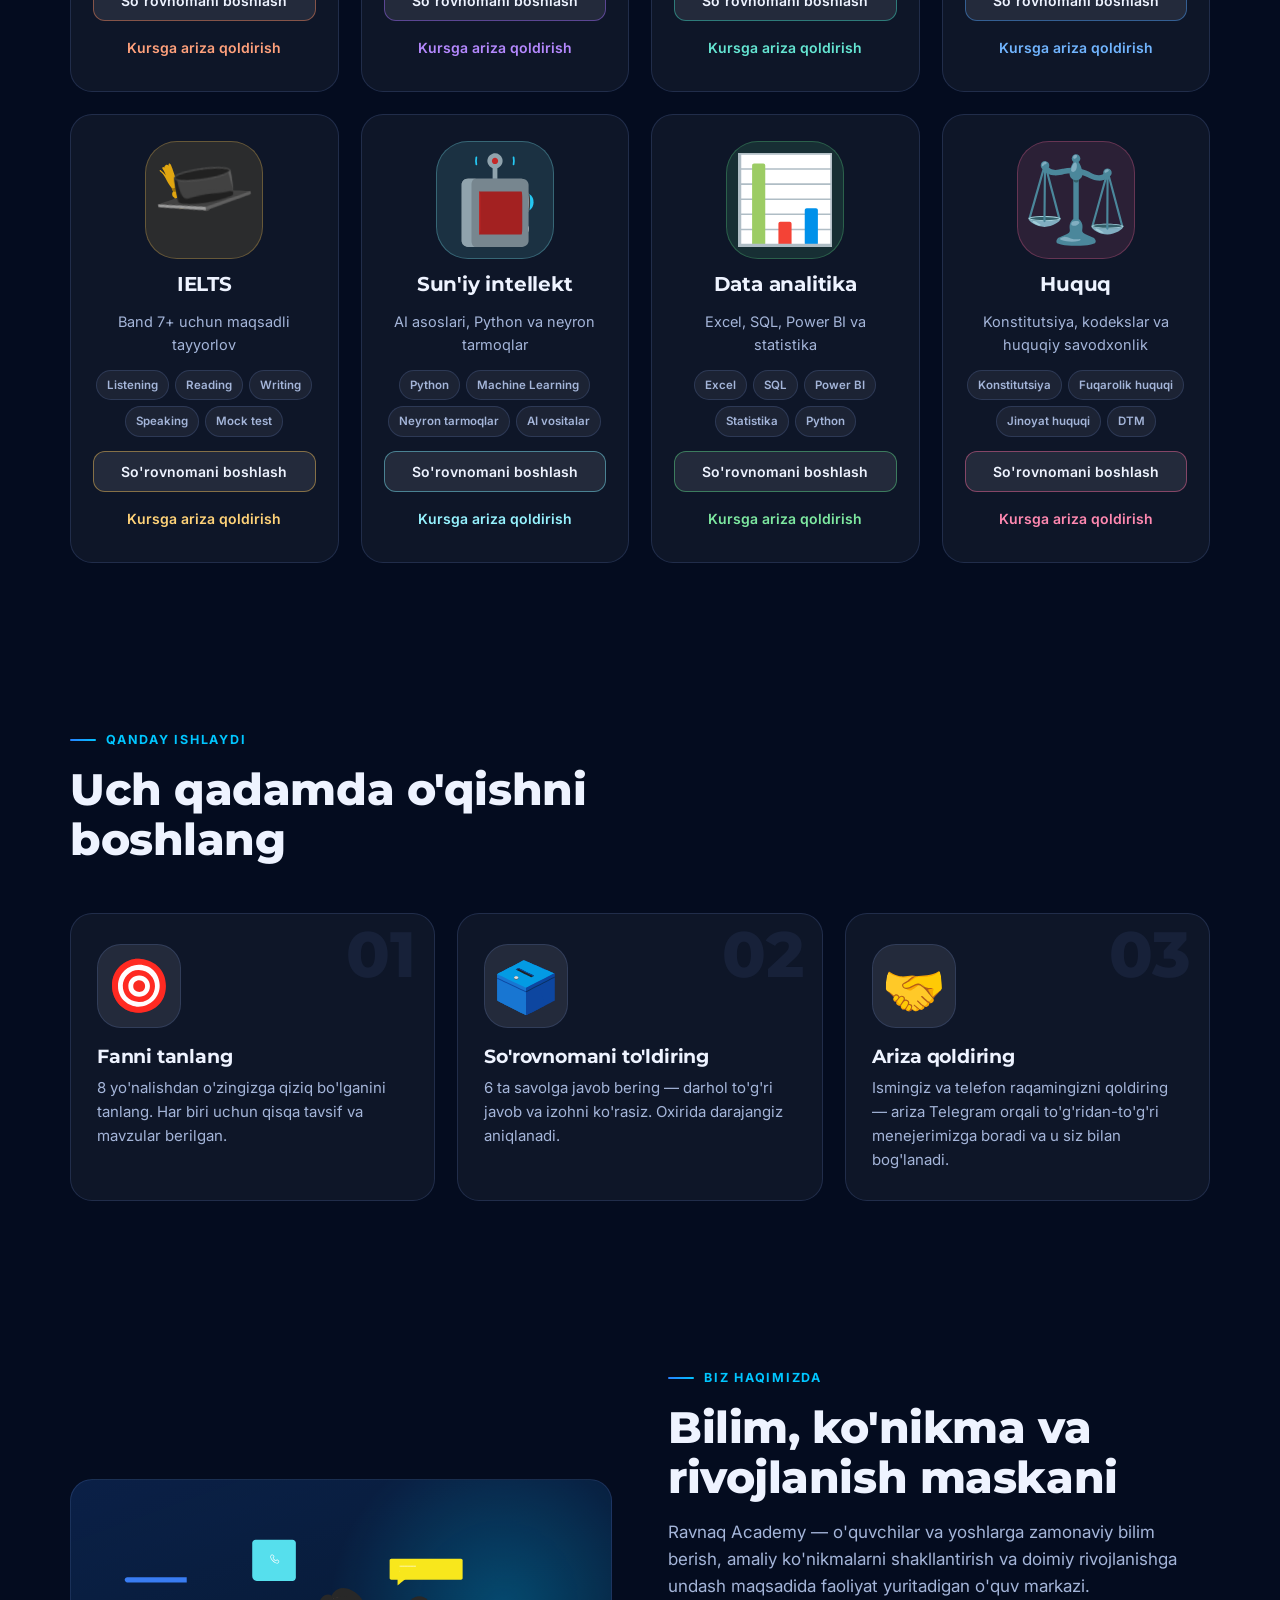
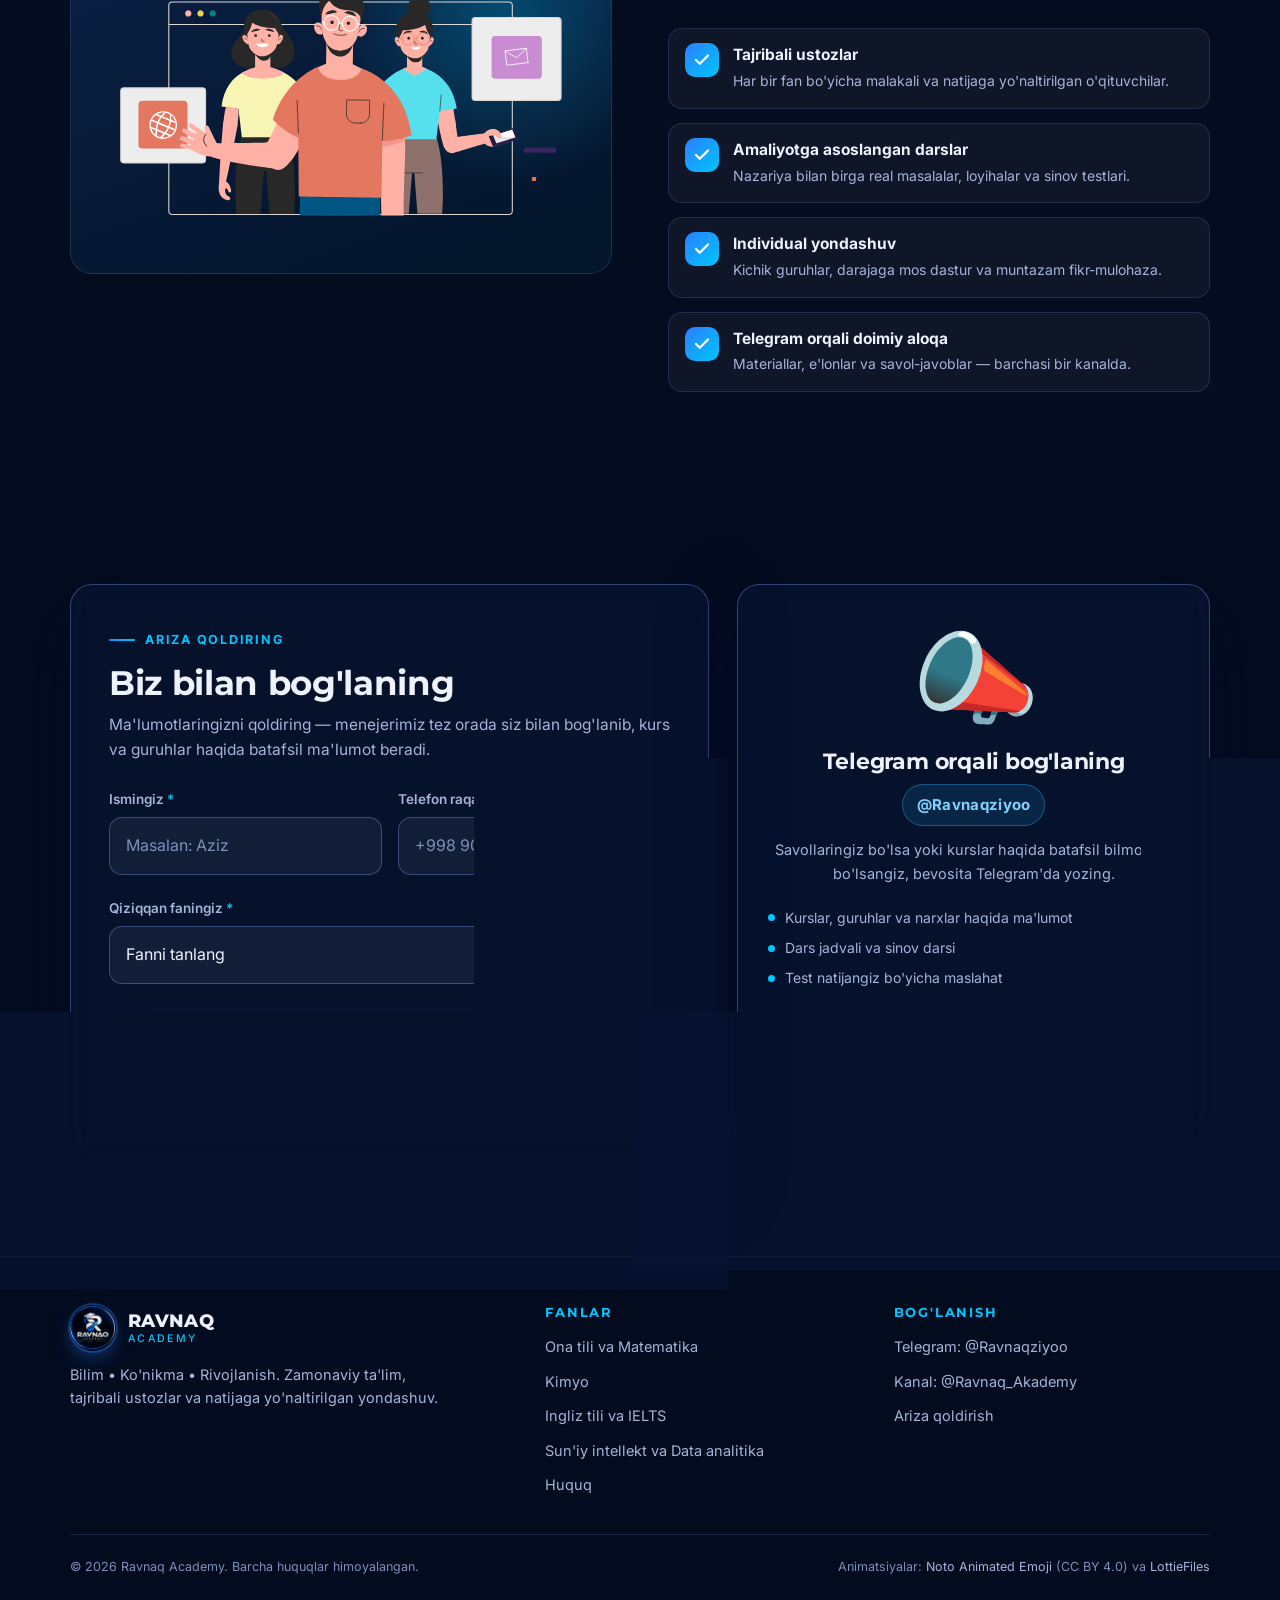
==== commit d94413c5: "Logotip aylana shakli va animatsiyalar silliqligi: height atributi olib tashlandi, kesh versiyalari," ====
--- a/index.html
+++ b/index.html
@@ -17,7 +17,7 @@
   <link rel="preconnect" href="https://fonts.googleapis.com">
   <link rel="preconnect" href="https://fonts.gstatic.com" crossorigin>
   <link href="https://fonts.googleapis.com/css2?family=Inter:wght@400;500;600;700&family=Montserrat:wght@600;700;800&display=swap" rel="stylesheet">
-  <link rel="stylesheet" href="css/style.css">
+  <link rel="stylesheet" href="css/style.css?v=20260924b">
 </head>
 <body>
   <div class="bg-decor" aria-hidden="true"></div>
@@ -71,7 +71,7 @@
         <div class="orb-wrap" aria-hidden="true">
           <div class="orb">
             <div class="orb__glow"></div>
-            <img class="orb__logo" src="assets/logo-512.png" alt="" width="512" height="512">
+            <img class="orb__logo" src="assets/logo-512.png" alt="" decoding="async">
             <div class="chip chip--1"><div class="anim" data-anim="rocket"></div></div>
             <div class="chip chip--2"><div class="anim" data-anim="bulb"></div></div>
             <div class="chip chip--3"><div class="anim" data-anim="books"></div></div>
@@ -296,8 +296,8 @@
   <div class="toast-wrap" id="toasts" aria-live="polite"></div>
 
   <script src="assets/vendor/lottie.min.js"></script>
-  <script src="js/config.js"></script>
-  <script src="js/data.js"></script>
-  <script src="js/app.js"></script>
+  <script src="js/config.js?v=20260924b"></script>
+  <script src="js/data.js?v=20260924b"></script>
+  <script src="js/app.js?v=20260924b"></script>
 </body>
 </html>
--- a/css/style.css
+++ b/css/style.css
@@ -120,7 +120,7 @@
 
 /* Lottie konteyner */
 .anim { position: relative; width: 100%; height: 100%; display: grid; place-items: center; }
-.anim svg { width: 100% !important; height: 100% !important; }
+.anim svg { width: 100% !important; height: 100% !important; transform: translateZ(0); backface-visibility: hidden; }
 .anim.is-fallback { font-family: var(--font-head); font-weight: 800; font-size: 44px; color: var(--brand-2); }
 
 /* ---------- Header ---------- */
@@ -172,18 +172,19 @@
   content: ""; position: absolute; inset: 0; border-radius: 50%;
   border: 1px dashed rgba(130, 170, 255, 0.28);
   animation: spin 40s linear infinite;
+  will-change: transform;
 }
 .orb::after { inset: 11%; border-style: solid; border-color: rgba(0, 198, 255, 0.22); animation-direction: reverse; animation-duration: 28s; }
 @keyframes spin { to { transform: rotate(360deg); } }
-.orb__glow { position: absolute; inset: 18%; border-radius: 50%; background: radial-gradient(circle, rgba(42,127,255,.55), rgba(0,198,255,.1) 55%, transparent 72%); filter: blur(22px); animation: breathe 5s ease-in-out infinite; }
-@keyframes breathe { 0%,100% { transform: scale(1); opacity: .9;} 50% { transform: scale(1.12); opacity: 1;} }
-.orb__logo { position: relative; width: 62%; height: auto; aspect-ratio: 1 / 1; object-fit: cover; border-radius: 50%; box-shadow: 0 0 0 6px rgba(4,12,31,.9), 0 0 0 8px rgba(42,127,255,.45), 0 30px 80px -20px rgba(0,198,255,.7); }
+.orb__glow { position: absolute; inset: 10%; border-radius: 50%; background: radial-gradient(circle, rgba(42,127,255,.5) 0%, rgba(0,198,255,.12) 50%, transparent 70%); animation: breathe 5s ease-in-out infinite; will-change: opacity; }
+@keyframes breathe { 0%,100% { opacity: .75;} 50% { opacity: 1;} }
+.orb__logo { position: relative; display: block; width: 62%; height: auto; aspect-ratio: 1 / 1; object-fit: cover; border-radius: 50%; will-change: transform; box-shadow: 0 0 0 6px rgba(4,12,31,.9), 0 0 0 8px rgba(42,127,255,.45), 0 30px 80px -20px rgba(0,198,255,.7); }
 .chip {
   position: absolute; width: 92px; height: 92px; padding: 14px; border-radius: 26px;
-  background: rgba(10, 24, 58, 0.72); border: 1px solid var(--border-strong);
-  backdrop-filter: blur(12px); -webkit-backdrop-filter: blur(12px);
+  background: rgba(12, 27, 62, 0.94); border: 1px solid var(--border-strong);
   box-shadow: 0 20px 40px -18px rgba(0,0,0,.9);
   animation: float 6.5s ease-in-out infinite;
+  will-change: transform;
 }
 .chip--1 { top: 4%; left: 2%; animation-delay: 0s; }
 .chip--2 { top: 8%; right: 0; animation-delay: -1.6s; }
@@ -232,7 +233,7 @@
 .about { display: grid; grid-template-columns: 1fr 1fr; gap: 56px; align-items: center; }
 .about__visual { position: relative; border-radius: var(--radius); background: linear-gradient(160deg, rgba(42,127,255,.18), rgba(0,198,255,.05)); border: 1px solid var(--border); padding: 24px; min-height: 380px; display: grid; place-items: center; overflow: hidden; }
 .about__visual .anim { max-width: 460px; }
-.about__visual::before { content: ""; position: absolute; width: 60%; aspect-ratio: 1; border-radius: 50%; background: radial-gradient(circle, rgba(0,198,255,.35), transparent 70%); filter: blur(30px); top: -10%; right: -10%; }
+.about__visual::before { content: ""; position: absolute; width: 70%; aspect-ratio: 1; border-radius: 50%; background: radial-gradient(circle, rgba(0,198,255,.28), transparent 65%); top: -15%; right: -15%; }
 .features { display: grid; gap: 14px; margin-top: 28px; }
 .feature { display: flex; gap: 14px; align-items: flex-start; padding: 14px 16px; border-radius: 14px; background: var(--surface); border: 1px solid var(--border); }
 .feature__ico { flex: none; width: 34px; height: 34px; border-radius: 10px; background: var(--grad); display: grid; place-items: center; color: #fff; }
@@ -278,7 +279,7 @@
 .success__actions { display: flex; flex-wrap: wrap; justify-content: center; gap: 12px; margin-top: 26px; }
 
 .tg-card { padding: 34px 30px; text-align: center; position: relative; overflow: hidden; }
-.tg-card::before { content: ""; position: absolute; inset: auto -20% -40% -20%; height: 60%; background: radial-gradient(ellipse, rgba(34,158,217,.35), transparent 70%); filter: blur(20px); }
+.tg-card::before { content: ""; position: absolute; inset: auto -20% -40% -20%; height: 60%; background: radial-gradient(ellipse, rgba(34,158,217,.3), transparent 65%); }
 .tg-card__anim { width: 120px; height: 120px; margin: 0 auto 10px; }
 .tg-card h3 { font-size: 22px; }
 .tg-card .handle { display: inline-block; margin: 10px 0 12px; padding: 8px 14px; border-radius: 999px; background: rgba(34,158,217,.15); border: 1px solid rgba(34,158,217,.45); color: #7fd3ff; font-weight: 700; font-size: 15px; letter-spacing: .02em; }
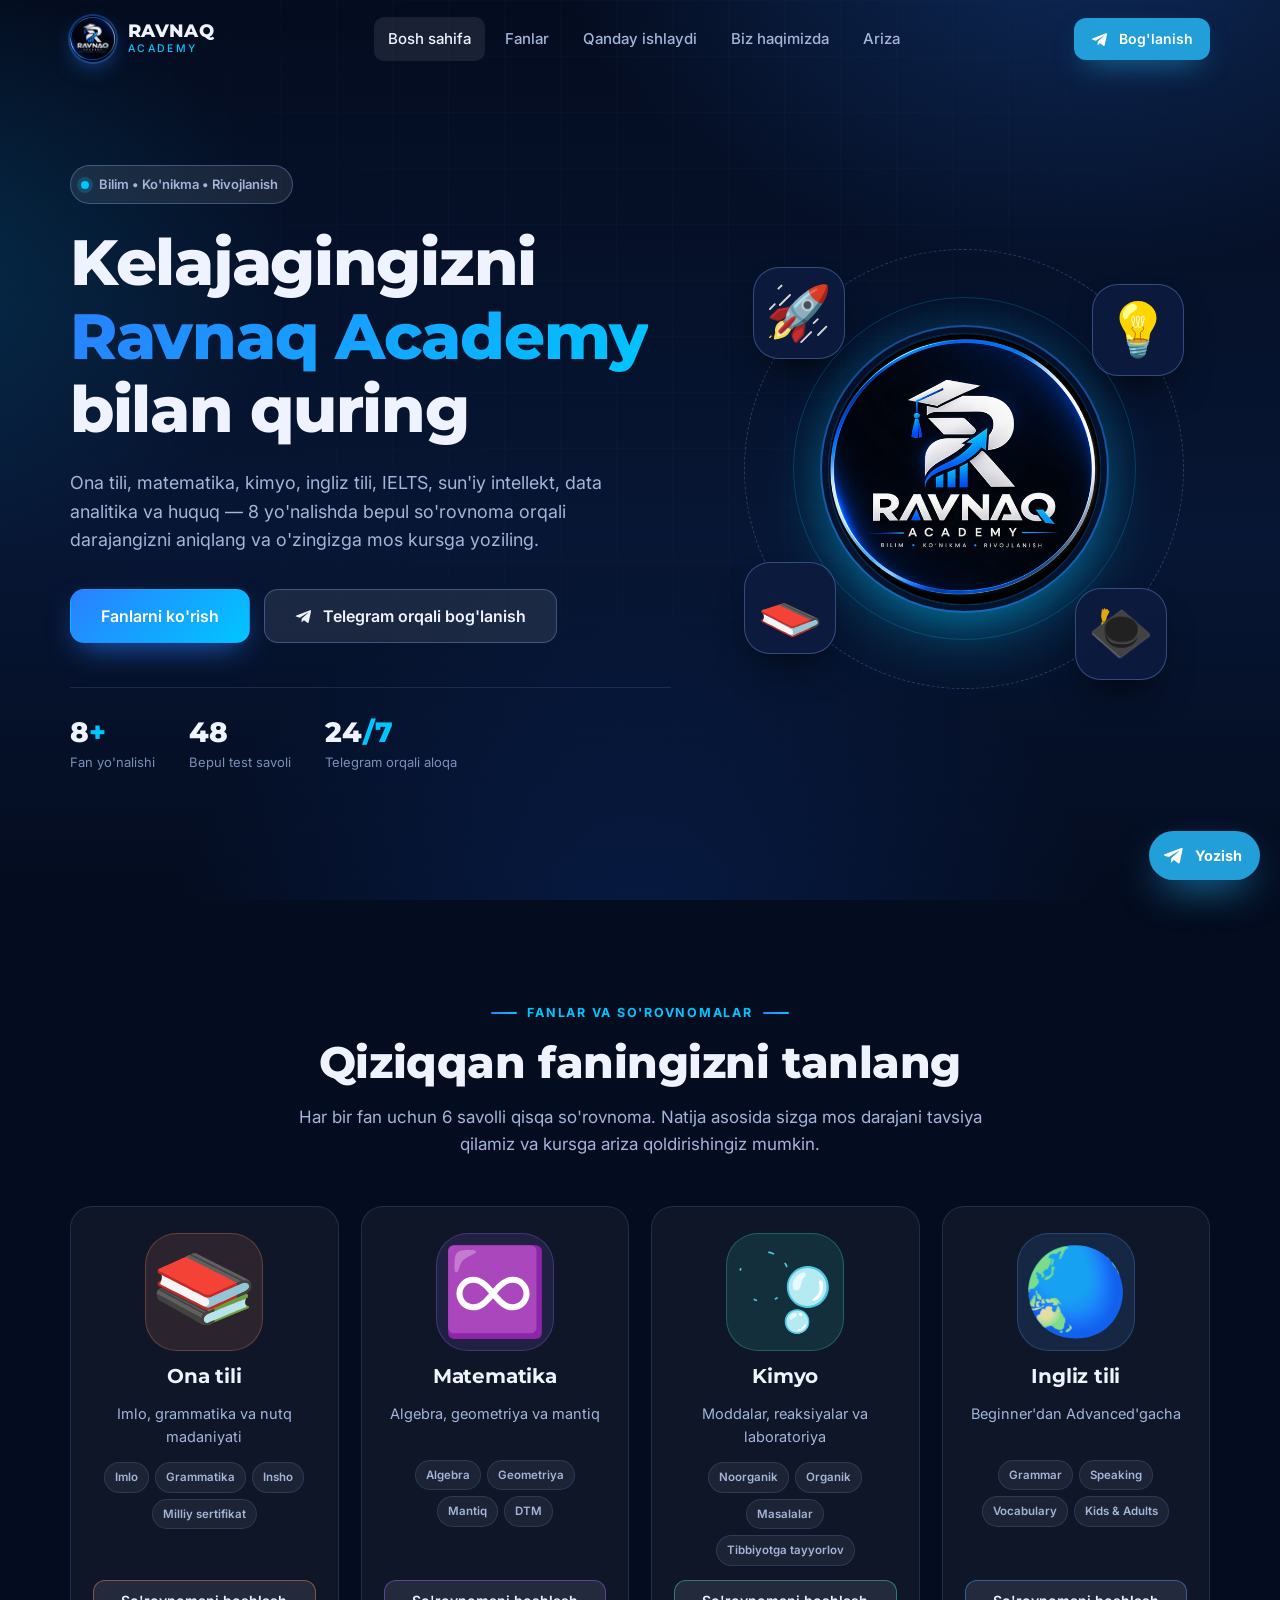
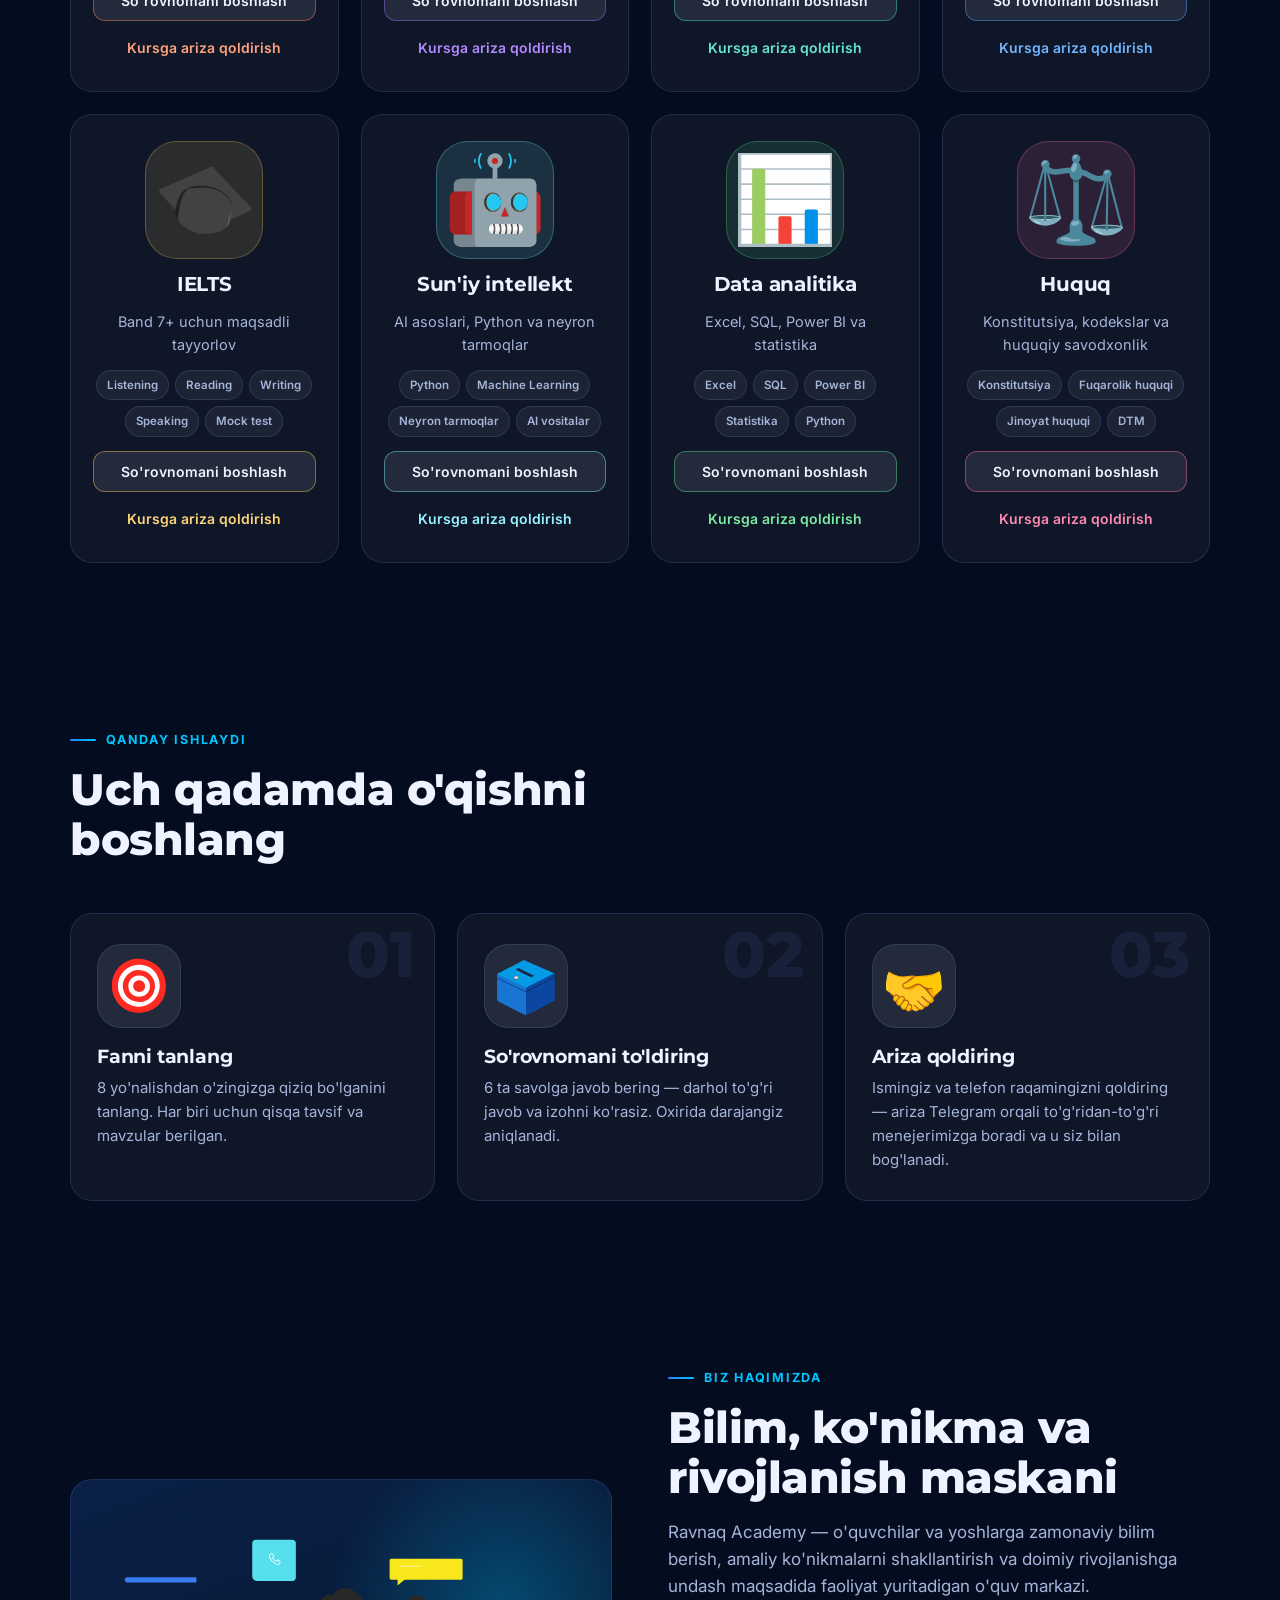
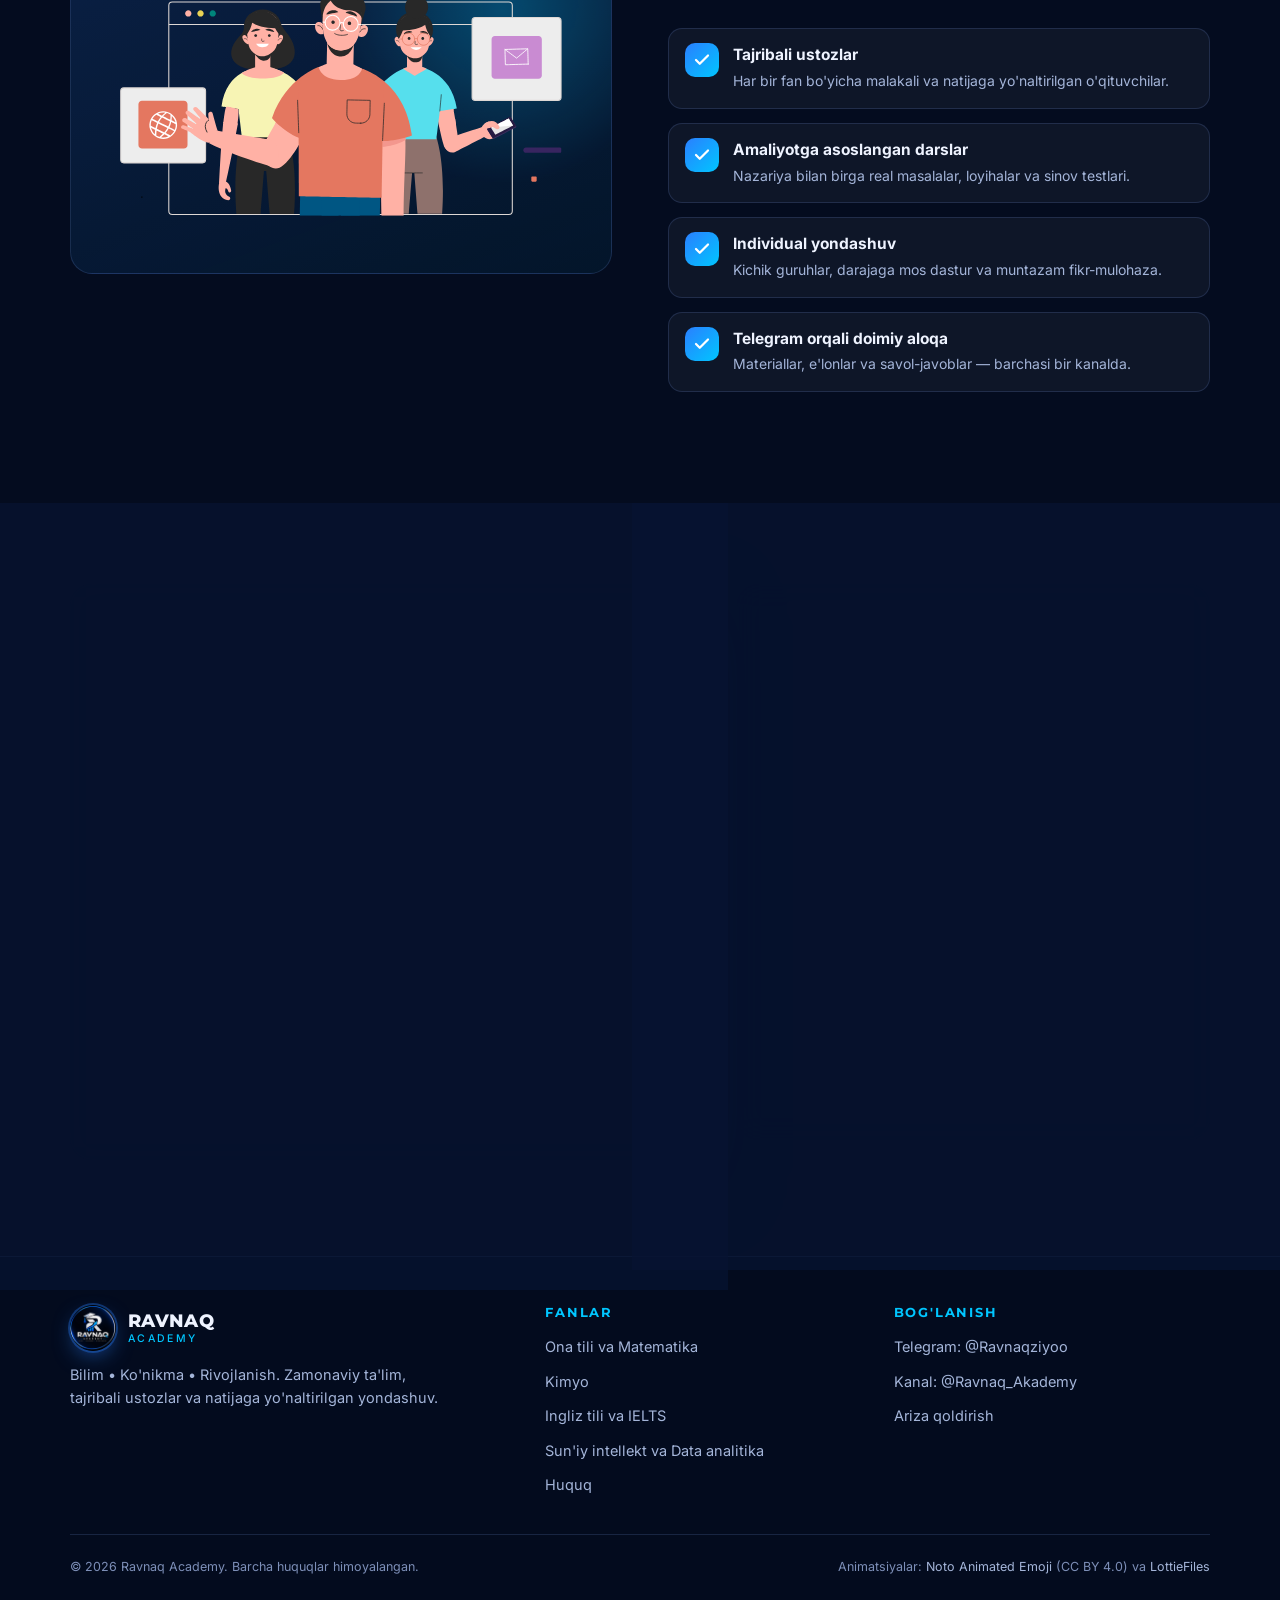
==== commit 9c55167e: "Animatsiya barqarorligi: progressiveLoad o'chirildi, SVG qatlam xususiyatlari olib tashlandi, kesh v" ====
--- a/index.html
+++ b/index.html
@@ -17,7 +17,7 @@
   <link rel="preconnect" href="https://fonts.googleapis.com">
   <link rel="preconnect" href="https://fonts.gstatic.com" crossorigin>
   <link href="https://fonts.googleapis.com/css2?family=Inter:wght@400;500;600;700&family=Montserrat:wght@600;700;800&display=swap" rel="stylesheet">
-  <link rel="stylesheet" href="css/style.css?v=20260924b">
+  <link rel="stylesheet" href="css/style.css?v=20260924c">
 </head>
 <body>
   <div class="bg-decor" aria-hidden="true"></div>
@@ -296,8 +296,8 @@
   <div class="toast-wrap" id="toasts" aria-live="polite"></div>
 
   <script src="assets/vendor/lottie.min.js"></script>
-  <script src="js/config.js?v=20260924b"></script>
-  <script src="js/data.js?v=20260924b"></script>
-  <script src="js/app.js?v=20260924b"></script>
+  <script src="js/config.js?v=20260924c"></script>
+  <script src="js/data.js?v=20260924c"></script>
+  <script src="js/app.js?v=20260924c"></script>
 </body>
 </html>
--- a/css/style.css
+++ b/css/style.css
@@ -120,7 +120,7 @@
 
 /* Lottie konteyner */
 .anim { position: relative; width: 100%; height: 100%; display: grid; place-items: center; }
-.anim svg { width: 100% !important; height: 100% !important; transform: translateZ(0); backface-visibility: hidden; }
+.anim svg { width: 100% !important; height: 100% !important; }
 .anim.is-fallback { font-family: var(--font-head); font-weight: 800; font-size: 44px; color: var(--brand-2); }
 
 /* ---------- Header ---------- */
@@ -178,7 +178,7 @@
 @keyframes spin { to { transform: rotate(360deg); } }
 .orb__glow { position: absolute; inset: 10%; border-radius: 50%; background: radial-gradient(circle, rgba(42,127,255,.5) 0%, rgba(0,198,255,.12) 50%, transparent 70%); animation: breathe 5s ease-in-out infinite; will-change: opacity; }
 @keyframes breathe { 0%,100% { opacity: .75;} 50% { opacity: 1;} }
-.orb__logo { position: relative; display: block; width: 62%; height: auto; aspect-ratio: 1 / 1; object-fit: cover; border-radius: 50%; will-change: transform; box-shadow: 0 0 0 6px rgba(4,12,31,.9), 0 0 0 8px rgba(42,127,255,.45), 0 30px 80px -20px rgba(0,198,255,.7); }
+.orb__logo { position: relative; display: block; width: 62%; height: auto; aspect-ratio: 1 / 1; object-fit: cover; border-radius: 50%; box-shadow: 0 0 0 6px rgba(4,12,31,.9), 0 0 0 8px rgba(42,127,255,.45), 0 30px 80px -20px rgba(0,198,255,.7); }
 .chip {
   position: absolute; width: 92px; height: 92px; padding: 14px; border-radius: 26px;
   background: rgba(12, 27, 62, 0.94); border: 1px solid var(--border-strong);
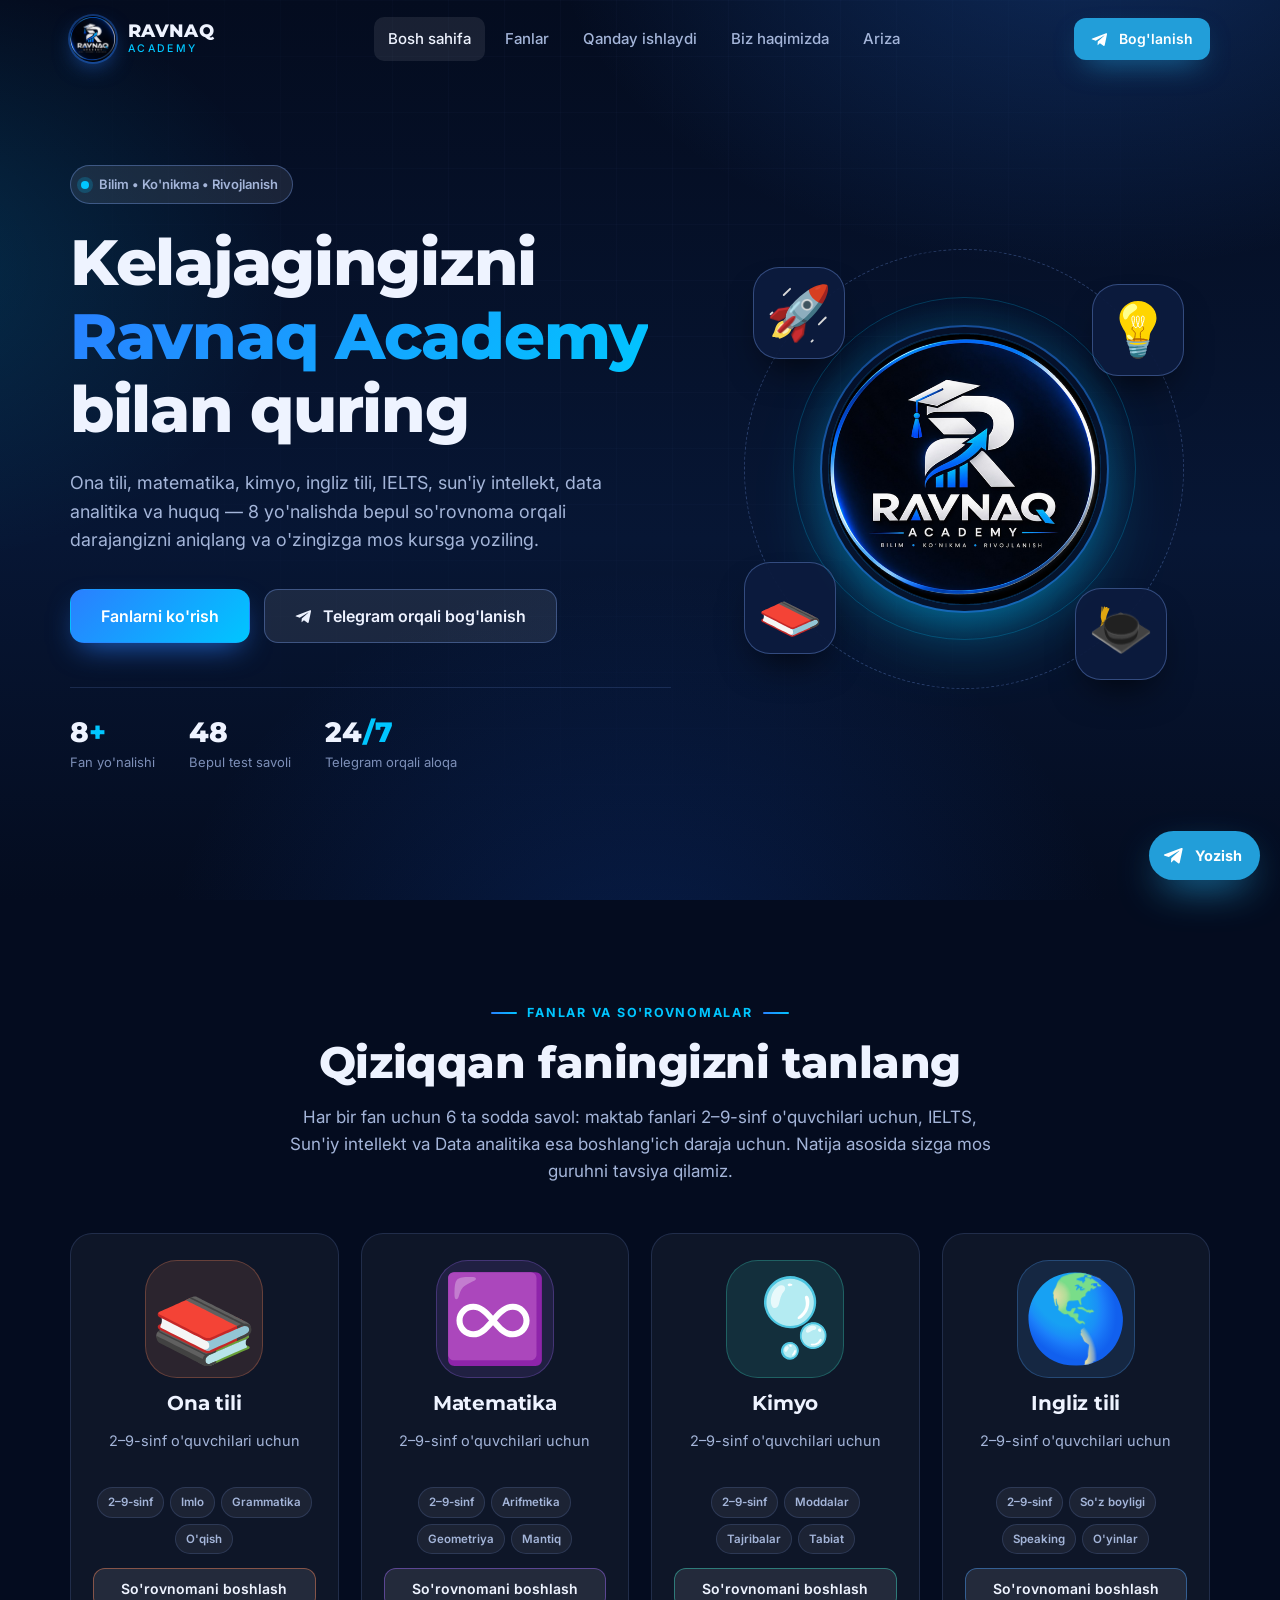
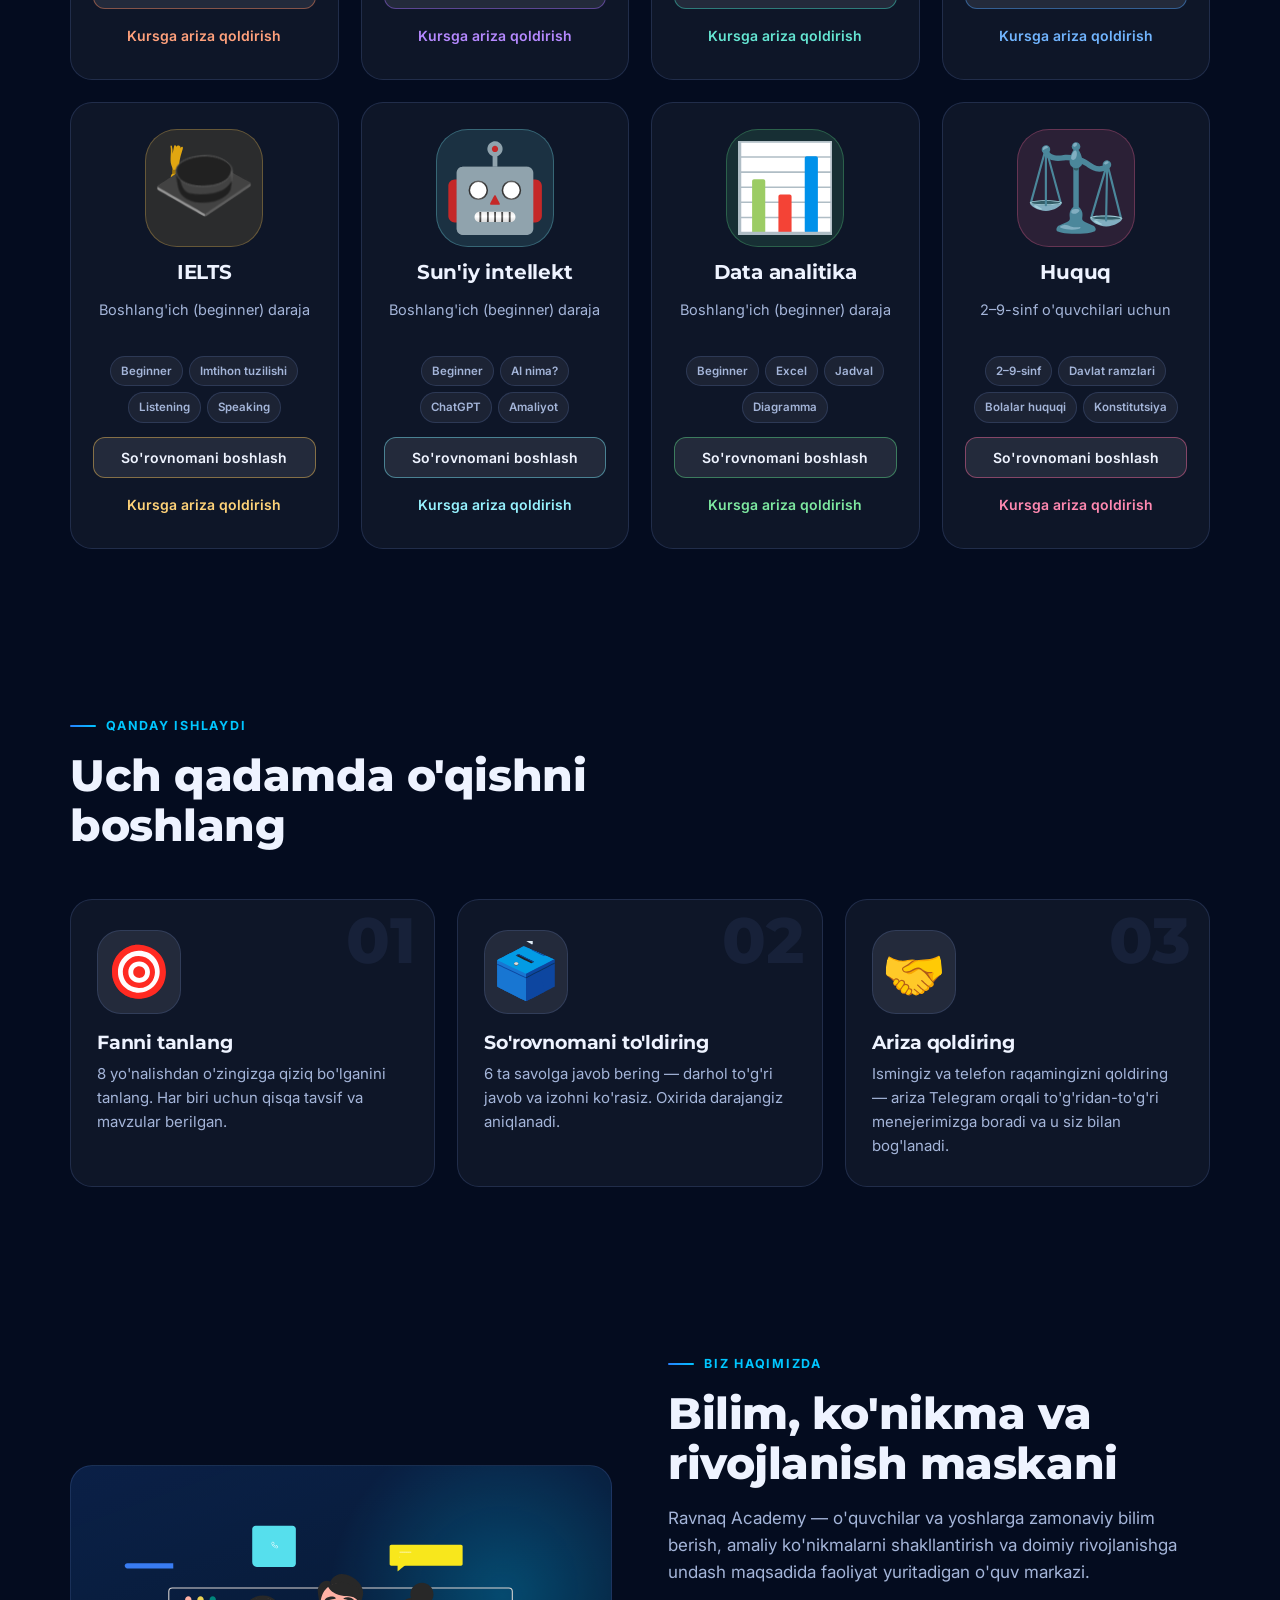
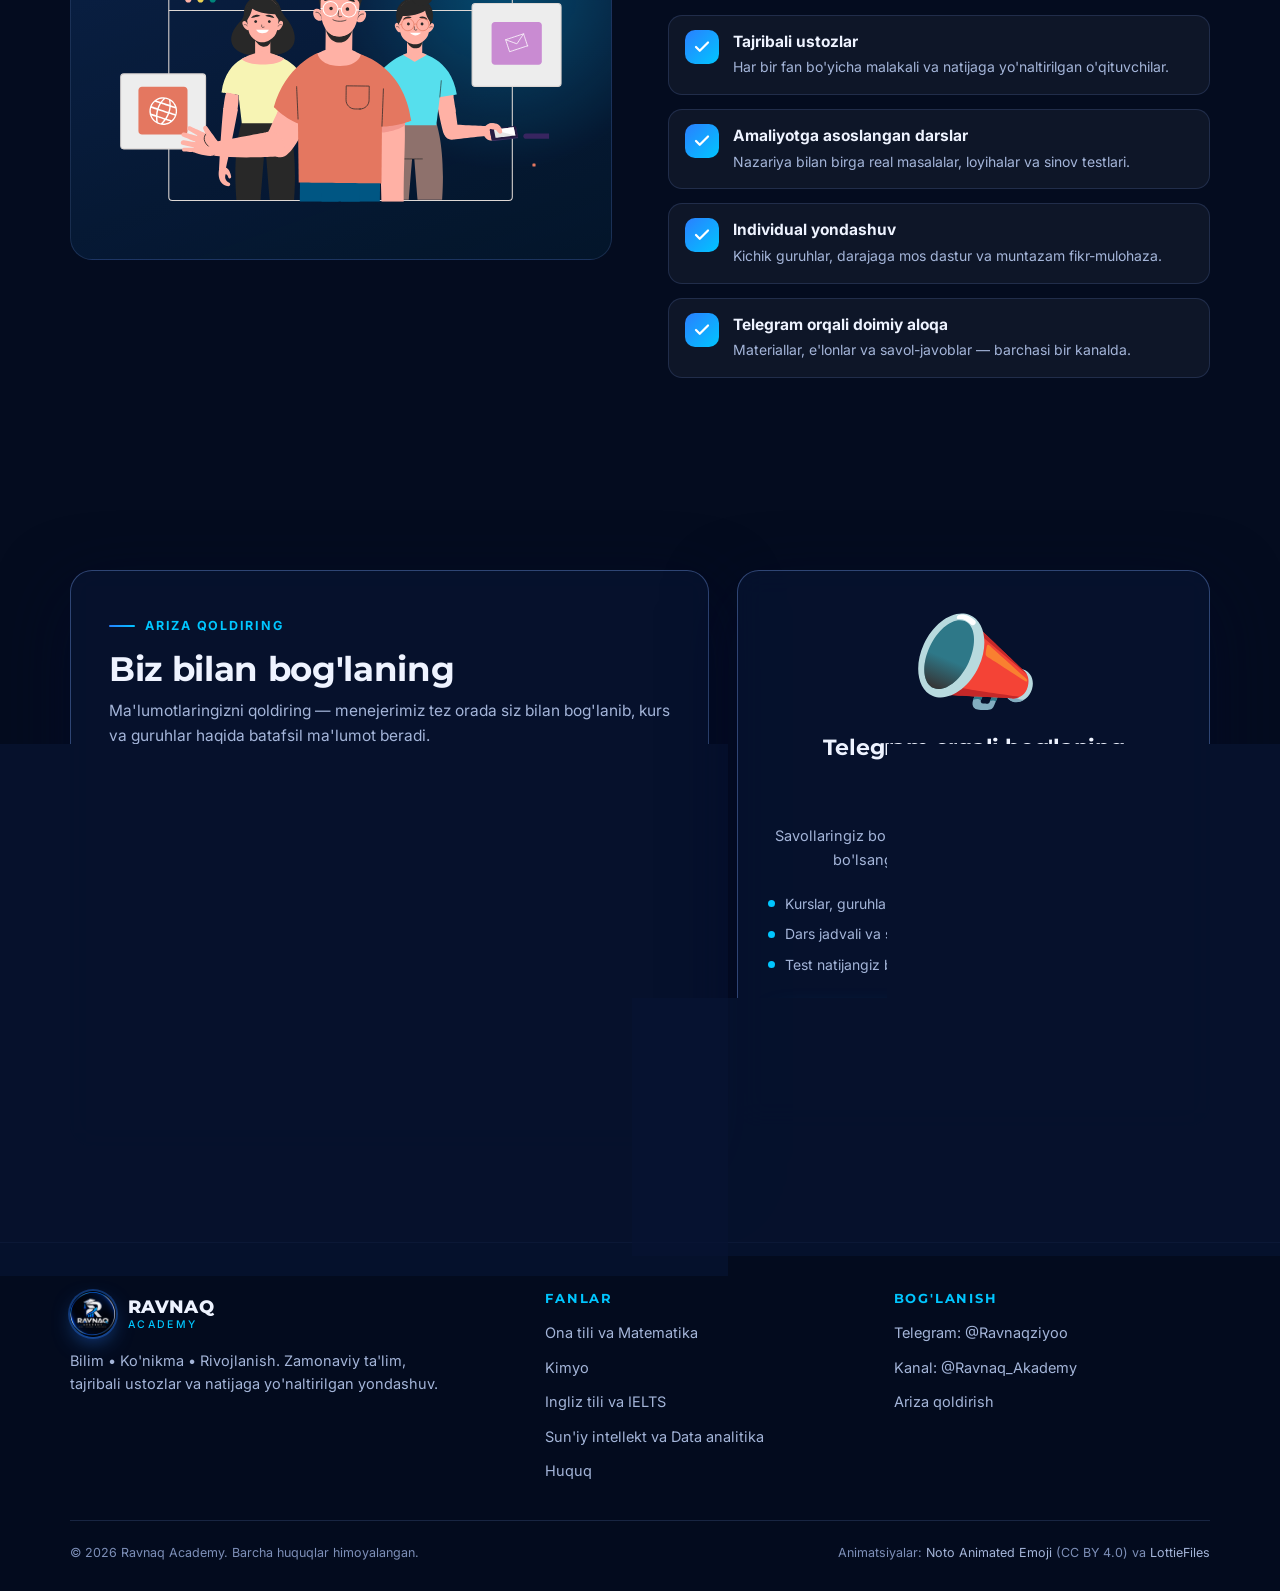
==== commit c6d439da: "So'rovnomalar soddalashtirildi: maktab fanlari 2–9-sinf, IELTS/AI/Data analitika boshlang'ich daraja" ====
--- a/index.html
+++ b/index.html
@@ -17,7 +17,7 @@
   <link rel="preconnect" href="https://fonts.googleapis.com">
   <link rel="preconnect" href="https://fonts.gstatic.com" crossorigin>
   <link href="https://fonts.googleapis.com/css2?family=Inter:wght@400;500;600;700&family=Montserrat:wght@600;700;800&display=swap" rel="stylesheet">
-  <link rel="stylesheet" href="css/style.css?v=20260924c">
+  <link rel="stylesheet" href="css/style.css?v=20260925a">
 </head>
 <body>
   <div class="bg-decor" aria-hidden="true"></div>
@@ -87,7 +87,7 @@
         <div class="section__head section__head--center reveal">
           <span class="eyebrow">Fanlar va so'rovnomalar</span>
           <h2 class="title">Qiziqqan faningizni tanlang</h2>
-          <p class="lead">Har bir fan uchun 6 savolli qisqa so'rovnoma. Natija asosida sizga mos darajani tavsiya qilamiz va kursga ariza qoldirishingiz mumkin.</p>
+          <p class="lead">Har bir fan uchun 6 ta sodda savol: maktab fanlari 2–9-sinf o'quvchilari uchun, IELTS, Sun'iy intellekt va Data analitika esa boshlang'ich daraja uchun. Natija asosida sizga mos guruhni tavsiya qilamiz.</p>
         </div>
         <div class="subjects" id="subjectsGrid"><!-- JS orqali to'ldiriladi --></div>
       </div>
@@ -296,8 +296,8 @@
   <div class="toast-wrap" id="toasts" aria-live="polite"></div>
 
   <script src="assets/vendor/lottie.min.js"></script>
-  <script src="js/config.js?v=20260924c"></script>
-  <script src="js/data.js?v=20260924c"></script>
-  <script src="js/app.js?v=20260924c"></script>
+  <script src="js/config.js?v=20260925a"></script>
+  <script src="js/data.js?v=20260925a"></script>
+  <script src="js/app.js?v=20260925a"></script>
 </body>
 </html>
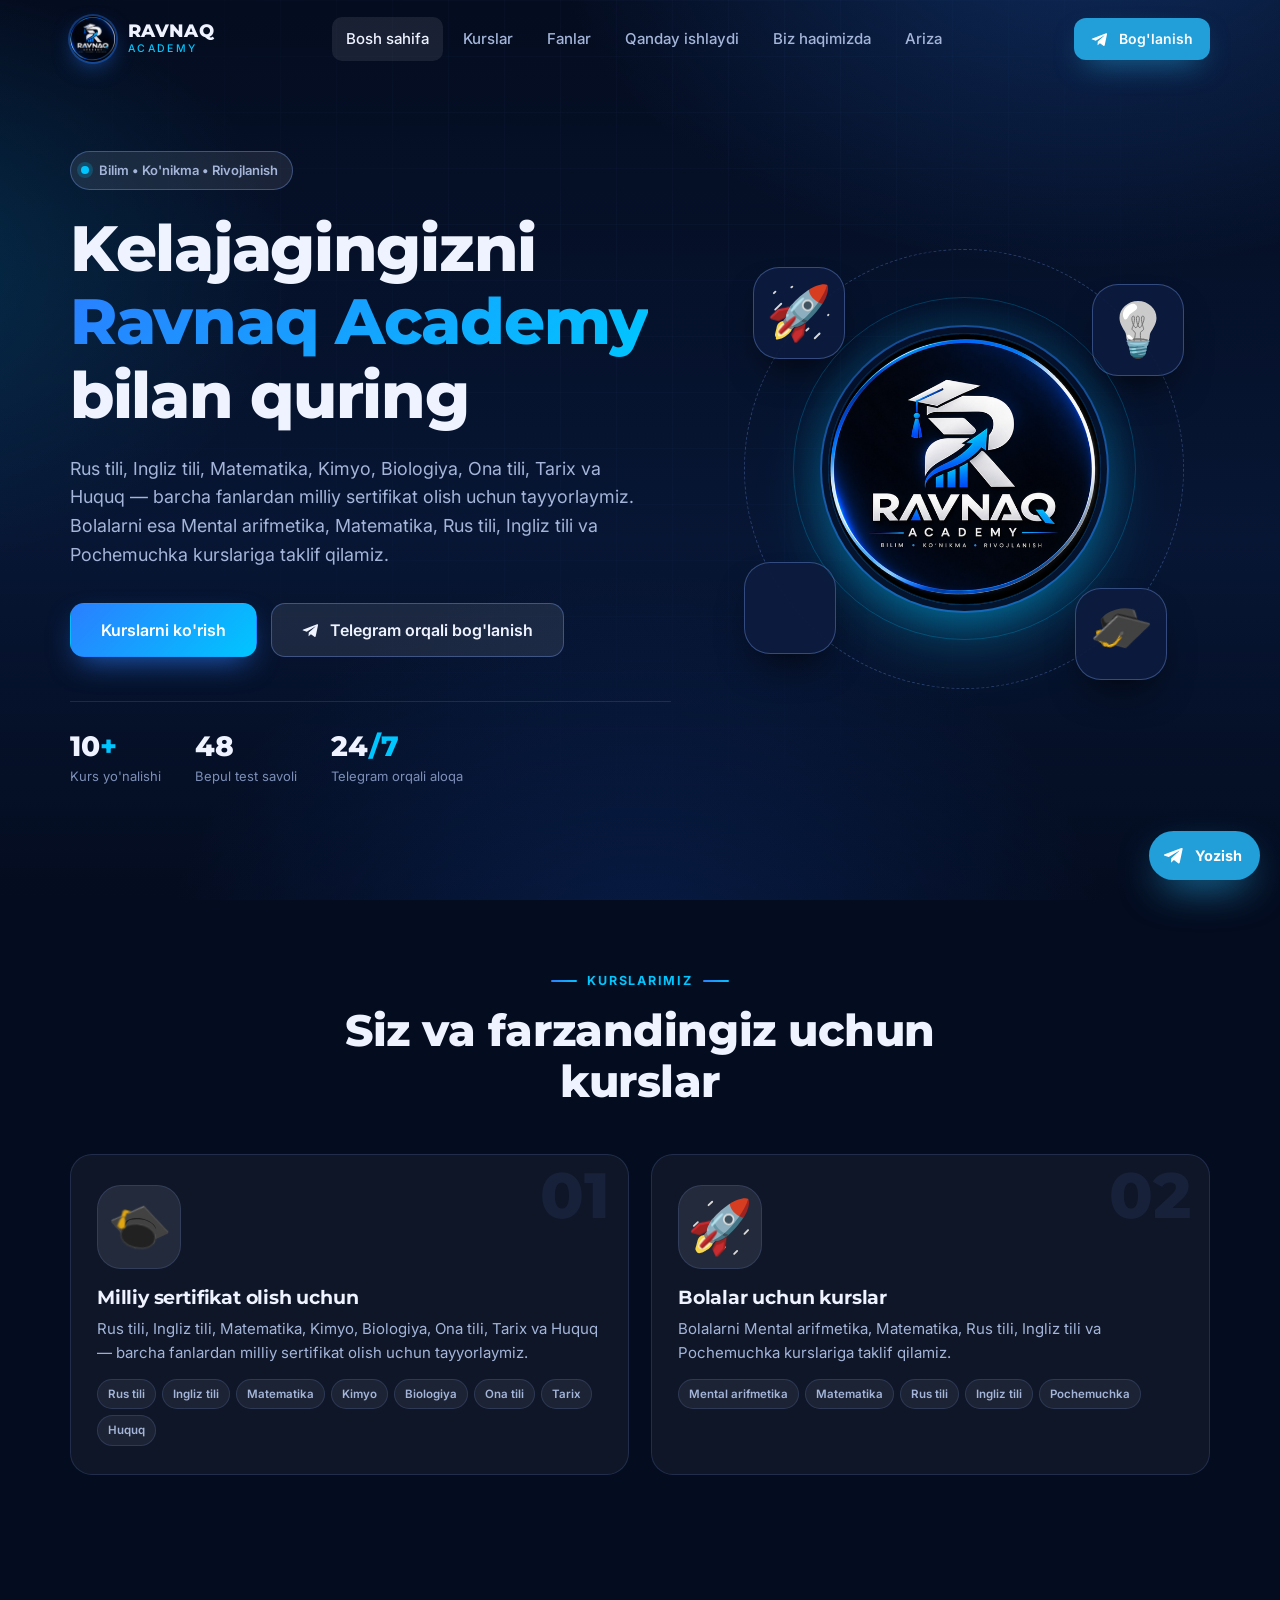
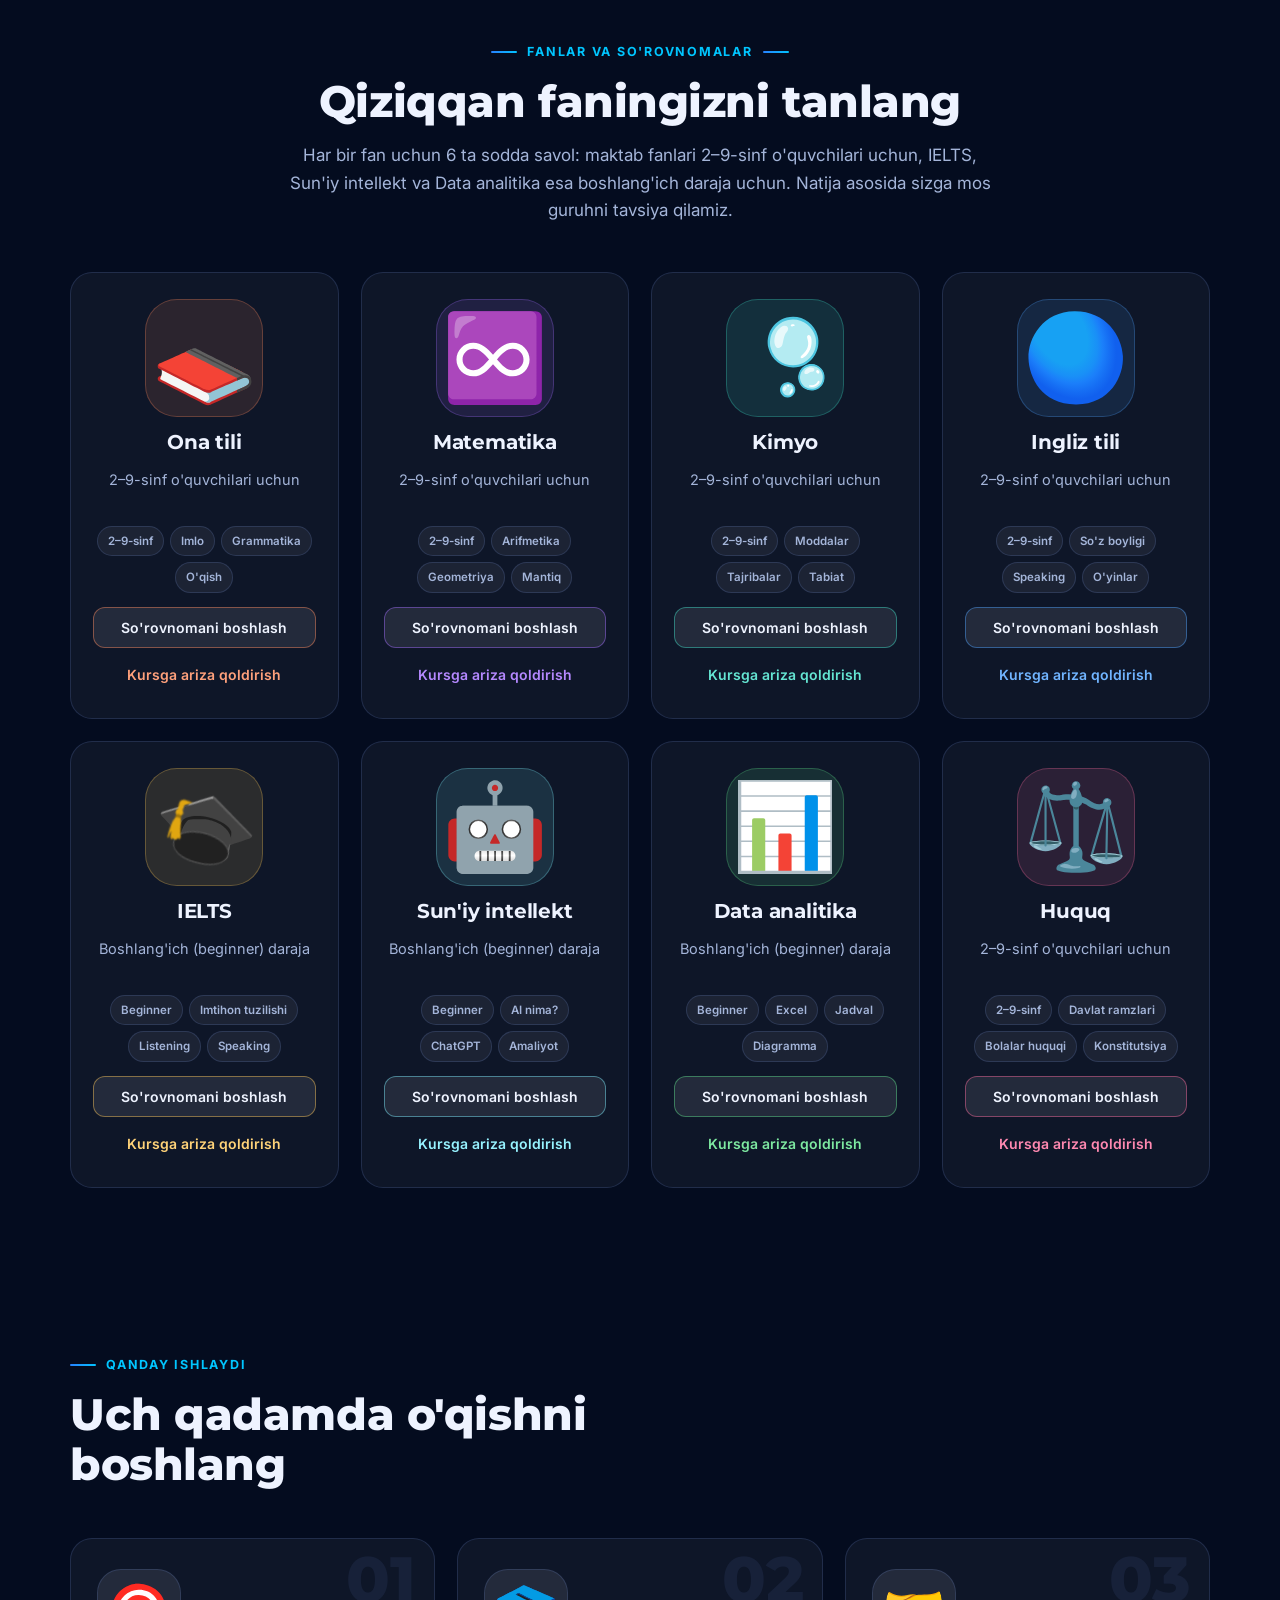
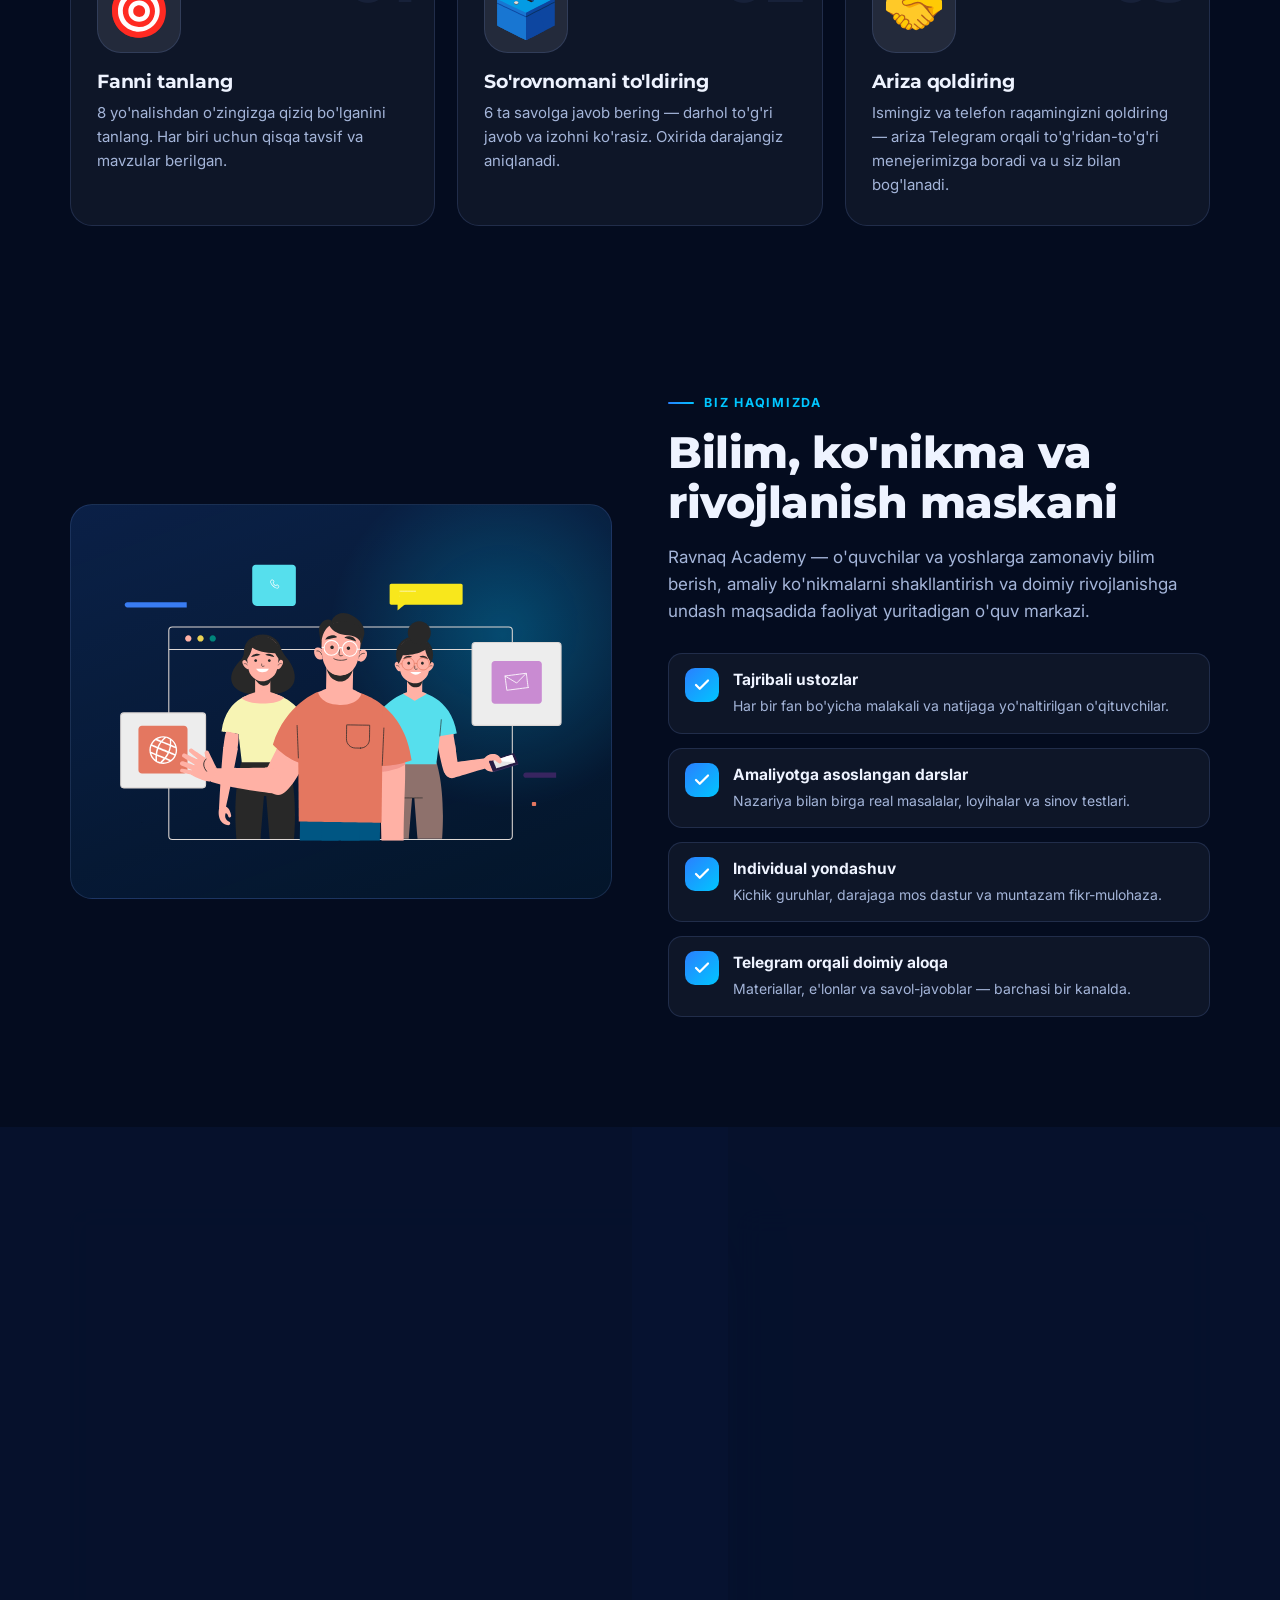
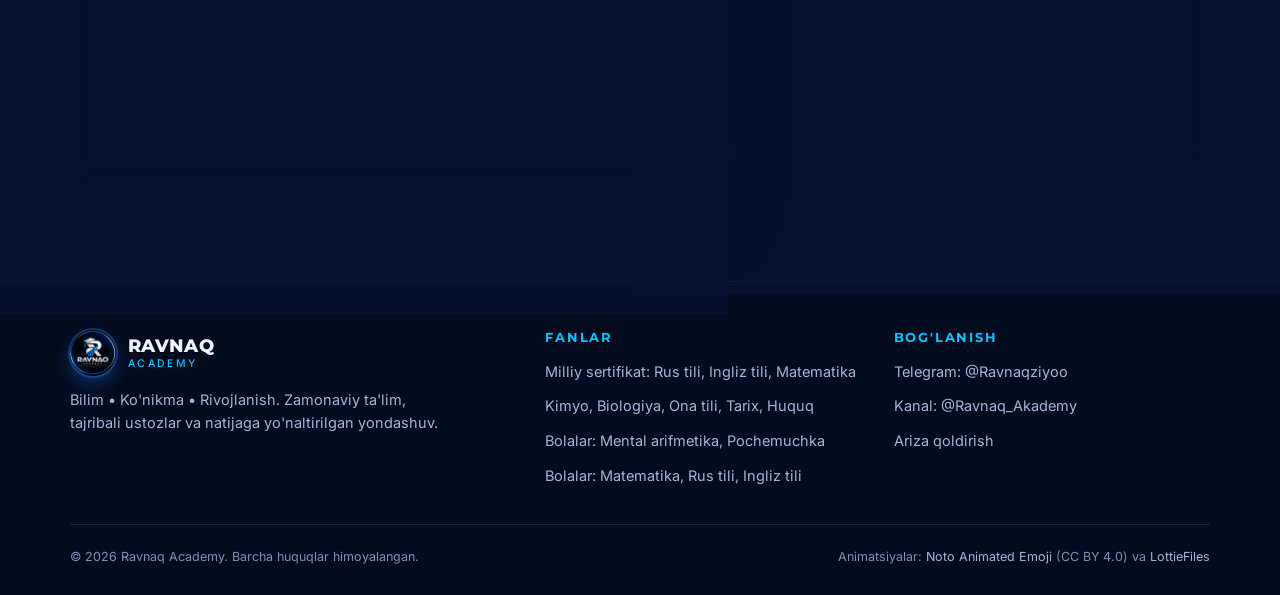
==== commit e0931cb8: "Matnlar: milliy sertifikat fanlari va bolalar kurslari (Kurslarimiz bo'limi, hero, menyu, footer) Co" ====
--- a/index.html
+++ b/index.html
@@ -4,10 +4,10 @@
   <meta charset="UTF-8">
   <meta name="viewport" content="width=device-width, initial-scale=1">
   <title>Ravnaq Academy — Bilim • Ko'nikma • Rivojlanish</title>
-  <meta name="description" content="Ravnaq Academy: ona tili, matematika, kimyo, ingliz tili, IELTS, sun'iy intellekt, data analitika va huquq bo'yicha kurslar. Bepul so'rovnoma orqali darajangizni aniqlang va ariza qoldiring.">
+  <meta name="description" content="Ravnaq Academy: Rus tili, Ingliz tili, Matematika, Kimyo, Biologiya, Ona tili, Tarix va Huquq fanlaridan milliy sertifikat olish uchun tayyorlov. Bolalar uchun Mental arifmetika, Matematika, Rus tili, Ingliz tili va Pochemuchka kurslari. Bepul so'rovnoma orqali darajangizni aniqlang va ariza qoldiring.">
   <meta name="theme-color" content="#040c1f">
   <meta property="og:title" content="Ravnaq Academy">
-  <meta property="og:description" content="8 yo'nalishda sifatli ta'lim. Bepul test orqali darajangizni aniqlang va kursga yoziling.">
+  <meta property="og:description" content="Milliy sertifikat olish uchun tayyorlov va bolalar kurslari. Bepul test orqali darajangizni aniqlang va kursga yoziling.">
   <meta property="og:image" content="https://ravnaq-academy-production.up.railway.app/assets/logo-512.png">
   <meta property="og:url" content="https://ravnaq-academy-production.up.railway.app/">
   <meta property="og:type" content="website">
@@ -17,7 +17,7 @@
   <link rel="preconnect" href="https://fonts.googleapis.com">
   <link rel="preconnect" href="https://fonts.gstatic.com" crossorigin>
   <link href="https://fonts.googleapis.com/css2?family=Inter:wght@400;500;600;700&family=Montserrat:wght@600;700;800&display=swap" rel="stylesheet">
-  <link rel="stylesheet" href="css/style.css?v=20260925a">
+  <link rel="stylesheet" href="css/style.css?v=20260925b">
 </head>
 <body>
   <div class="bg-decor" aria-hidden="true"></div>
@@ -31,6 +31,7 @@
       </a>
       <nav class="nav" id="nav" aria-label="Asosiy menyu">
         <a href="#hero">Bosh sahifa</a>
+        <a href="#kurslar">Kurslar</a>
         <a href="#fanlar">Fanlar</a>
         <a href="#jarayon">Qanday ishlaydi</a>
         <a href="#haqida">Biz haqimizda</a>
@@ -53,16 +54,16 @@
         <div class="hero__content">
           <div class="hero__badge"><i></i> Bilim • Ko'nikma • Rivojlanish</div>
           <h1>Kelajagingizni <span class="grad">Ravnaq Academy</span> bilan quring</h1>
-          <p class="hero__text">Ona tili, matematika, kimyo, ingliz tili, IELTS, sun'iy intellekt, data analitika va huquq — 8 yo'nalishda bepul so'rovnoma orqali darajangizni aniqlang va o'zingizga mos kursga yoziling.</p>
+          <p class="hero__text">Rus tili, Ingliz tili, Matematika, Kimyo, Biologiya, Ona tili, Tarix va Huquq — barcha fanlardan milliy sertifikat olish uchun tayyorlaymiz. Bolalarni esa Mental arifmetika, Matematika, Rus tili, Ingliz tili va Pochemuchka kurslariga taklif qilamiz.</p>
           <div class="hero__cta">
-            <a class="btn btn--primary btn--lg" href="#fanlar">Fanlarni ko'rish</a>
+            <a class="btn btn--primary btn--lg" href="#kurslar">Kurslarni ko'rish</a>
             <a class="btn btn--ghost btn--lg" data-tg-admin href="https://t.me/Ravnaqziyoo">
               <svg class="ico" viewBox="0 0 24 24" fill="currentColor" aria-hidden="true"><path d="M9.04 15.47 8.7 20.2c.48 0 .69-.2.94-.45l2.26-2.16 4.68 3.43c.86.47 1.47.22 1.7-.79l3.08-14.44c.27-1.26-.46-1.75-1.3-1.44L1.9 11.3c-1.24.48-1.22 1.17-.21 1.48l4.63 1.45L17.07 7.5c.5-.33.97-.15.59.18"/></svg>
               Telegram orqali bog'lanish
             </a>
           </div>
           <div class="hero__stats">
-            <div class="stat"><b>8<span>+</span></b><small>Fan yo'nalishi</small></div>
+            <div class="stat"><b>10<span>+</span></b><small>Kurs yo'nalishi</small></div>
             <div class="stat"><b>48</b><small>Bepul test savoli</small></div>
             <div class="stat"><b>24<span>/7</span></b><small>Telegram orqali aloqa</small></div>
           </div>
@@ -76,6 +77,30 @@
             <div class="chip chip--2"><div class="anim" data-anim="bulb"></div></div>
             <div class="chip chip--3"><div class="anim" data-anim="books"></div></div>
             <div class="chip chip--4"><div class="anim" data-anim="gradcap"></div></div>
+          </div>
+        </div>
+      </div>
+    </section>
+
+    <!-- ===================== KURSLAR ===================== -->
+    <section class="section section--tight" id="kurslar">
+      <div class="container">
+        <div class="section__head section__head--center reveal">
+          <span class="eyebrow">Kurslarimiz</span>
+          <h2 class="title">Siz va farzandingiz uchun kurslar</h2>
+        </div>
+        <div class="steps" style="grid-template-columns:repeat(auto-fit,minmax(280px,1fr))">
+          <div class="step reveal" style="--d:0ms">
+            <div class="step__anim"><div class="anim" data-anim="gradcap" data-fallback="🎓"></div></div>
+            <h3>Milliy sertifikat olish uchun</h3>
+            <p>Rus tili, Ingliz tili, Matematika, Kimyo, Biologiya, Ona tili, Tarix va Huquq — barcha fanlardan milliy sertifikat olish uchun tayyorlaymiz.</p>
+            <ul class="tags" style="justify-content:flex-start;margin-top:14px"><li>Rus tili</li><li>Ingliz tili</li><li>Matematika</li><li>Kimyo</li><li>Biologiya</li><li>Ona tili</li><li>Tarix</li><li>Huquq</li></ul>
+          </div>
+          <div class="step reveal" style="--d:120ms">
+            <div class="step__anim"><div class="anim" data-anim="rocket" data-fallback="🚀"></div></div>
+            <h3>Bolalar uchun kurslar</h3>
+            <p>Bolalarni Mental arifmetika, Matematika, Rus tili, Ingliz tili va Pochemuchka kurslariga taklif qilamiz.</p>
+            <ul class="tags" style="justify-content:flex-start;margin-top:14px"><li>Mental arifmetika</li><li>Matematika</li><li>Rus tili</li><li>Ingliz tili</li><li>Pochemuchka</li></ul>
           </div>
         </div>
       </div>
@@ -246,11 +271,10 @@
         <div>
           <h4>Fanlar</h4>
           <ul>
-            <li><a href="#fanlar">Ona tili va Matematika</a></li>
-            <li><a href="#fanlar">Kimyo</a></li>
-            <li><a href="#fanlar">Ingliz tili va IELTS</a></li>
-            <li><a href="#fanlar">Sun'iy intellekt va Data analitika</a></li>
-            <li><a href="#fanlar">Huquq</a></li>
+            <li><a href="#kurslar">Milliy sertifikat: Rus tili, Ingliz tili, Matematika</a></li>
+            <li><a href="#kurslar">Kimyo, Biologiya, Ona tili, Tarix, Huquq</a></li>
+            <li><a href="#kurslar">Bolalar: Mental arifmetika, Pochemuchka</a></li>
+            <li><a href="#kurslar">Bolalar: Matematika, Rus tili, Ingliz tili</a></li>
           </ul>
         </div>
         <div>
@@ -296,8 +320,8 @@
   <div class="toast-wrap" id="toasts" aria-live="polite"></div>
 
   <script src="assets/vendor/lottie.min.js"></script>
-  <script src="js/config.js?v=20260925a"></script>
-  <script src="js/data.js?v=20260925a"></script>
-  <script src="js/app.js?v=20260925a"></script>
+  <script src="js/config.js?v=20260925b"></script>
+  <script src="js/data.js?v=20260925b"></script>
+  <script src="js/app.js?v=20260925b"></script>
 </body>
 </html>
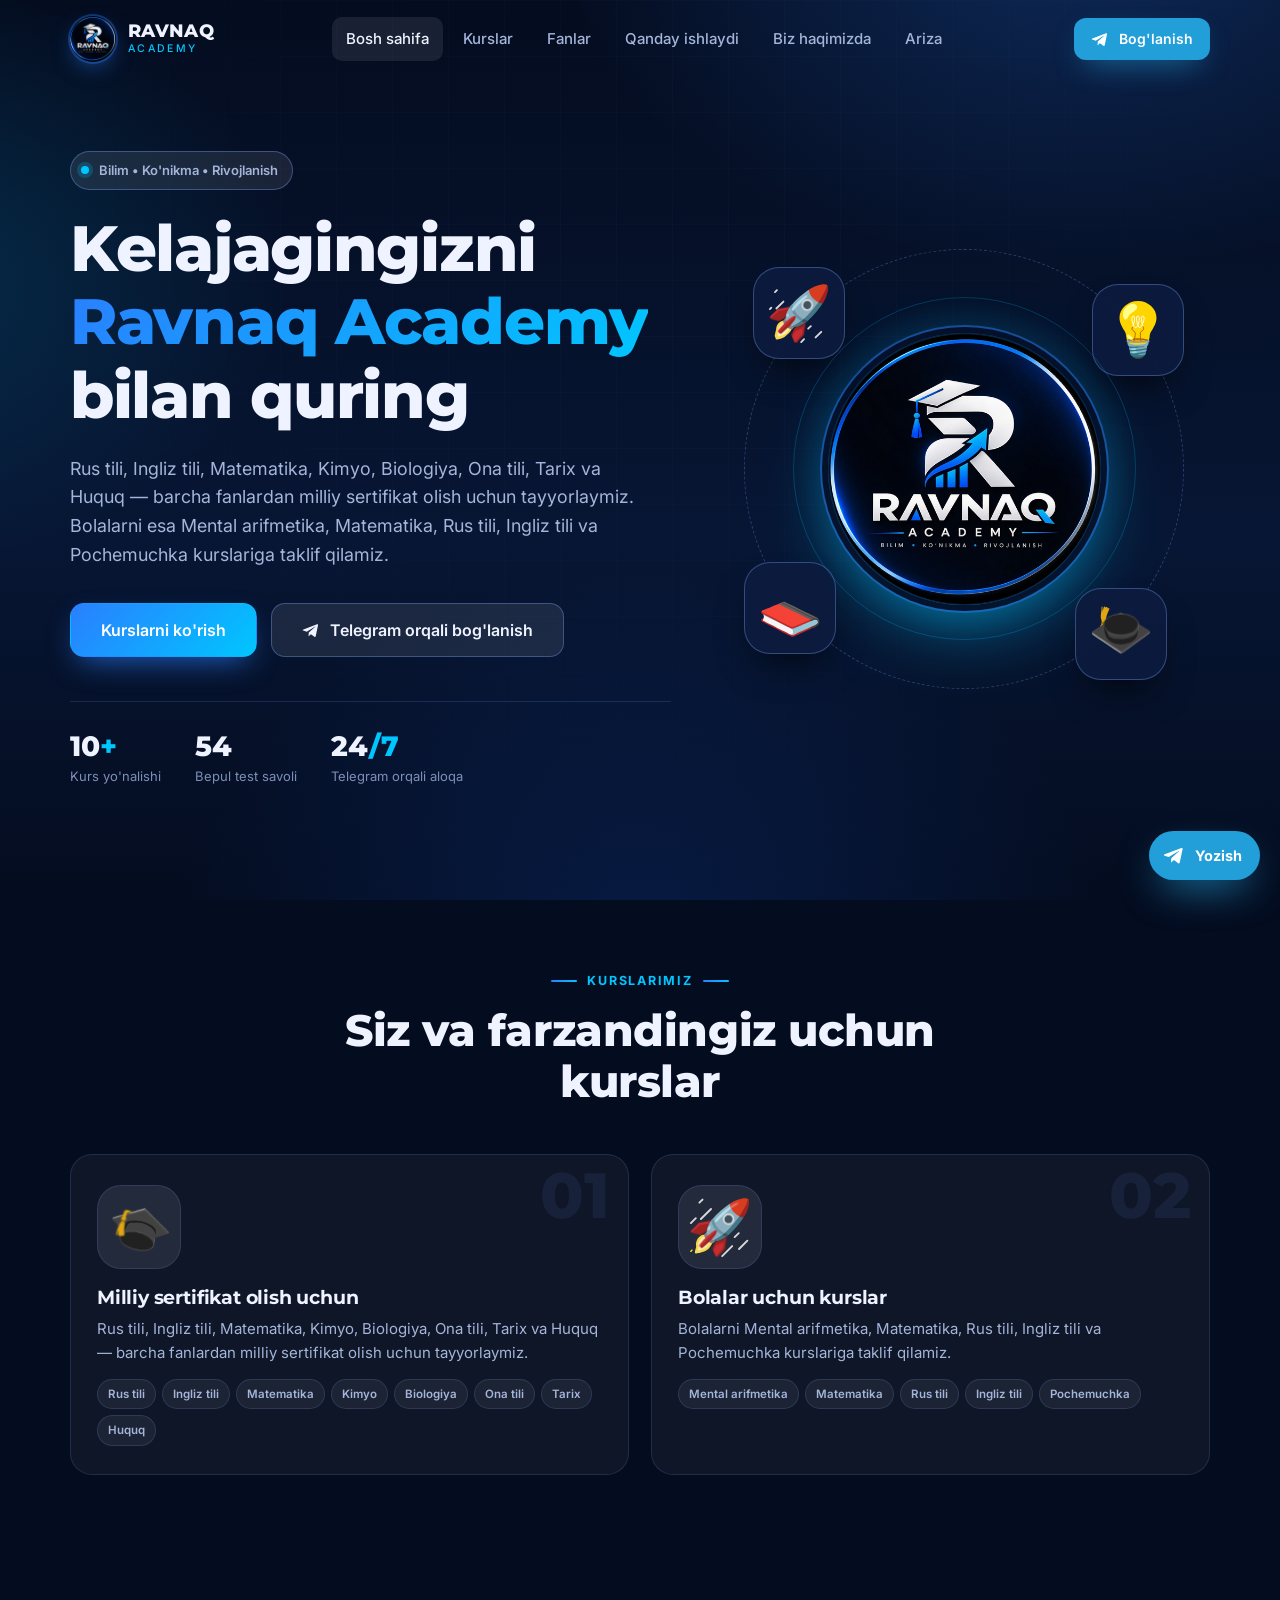
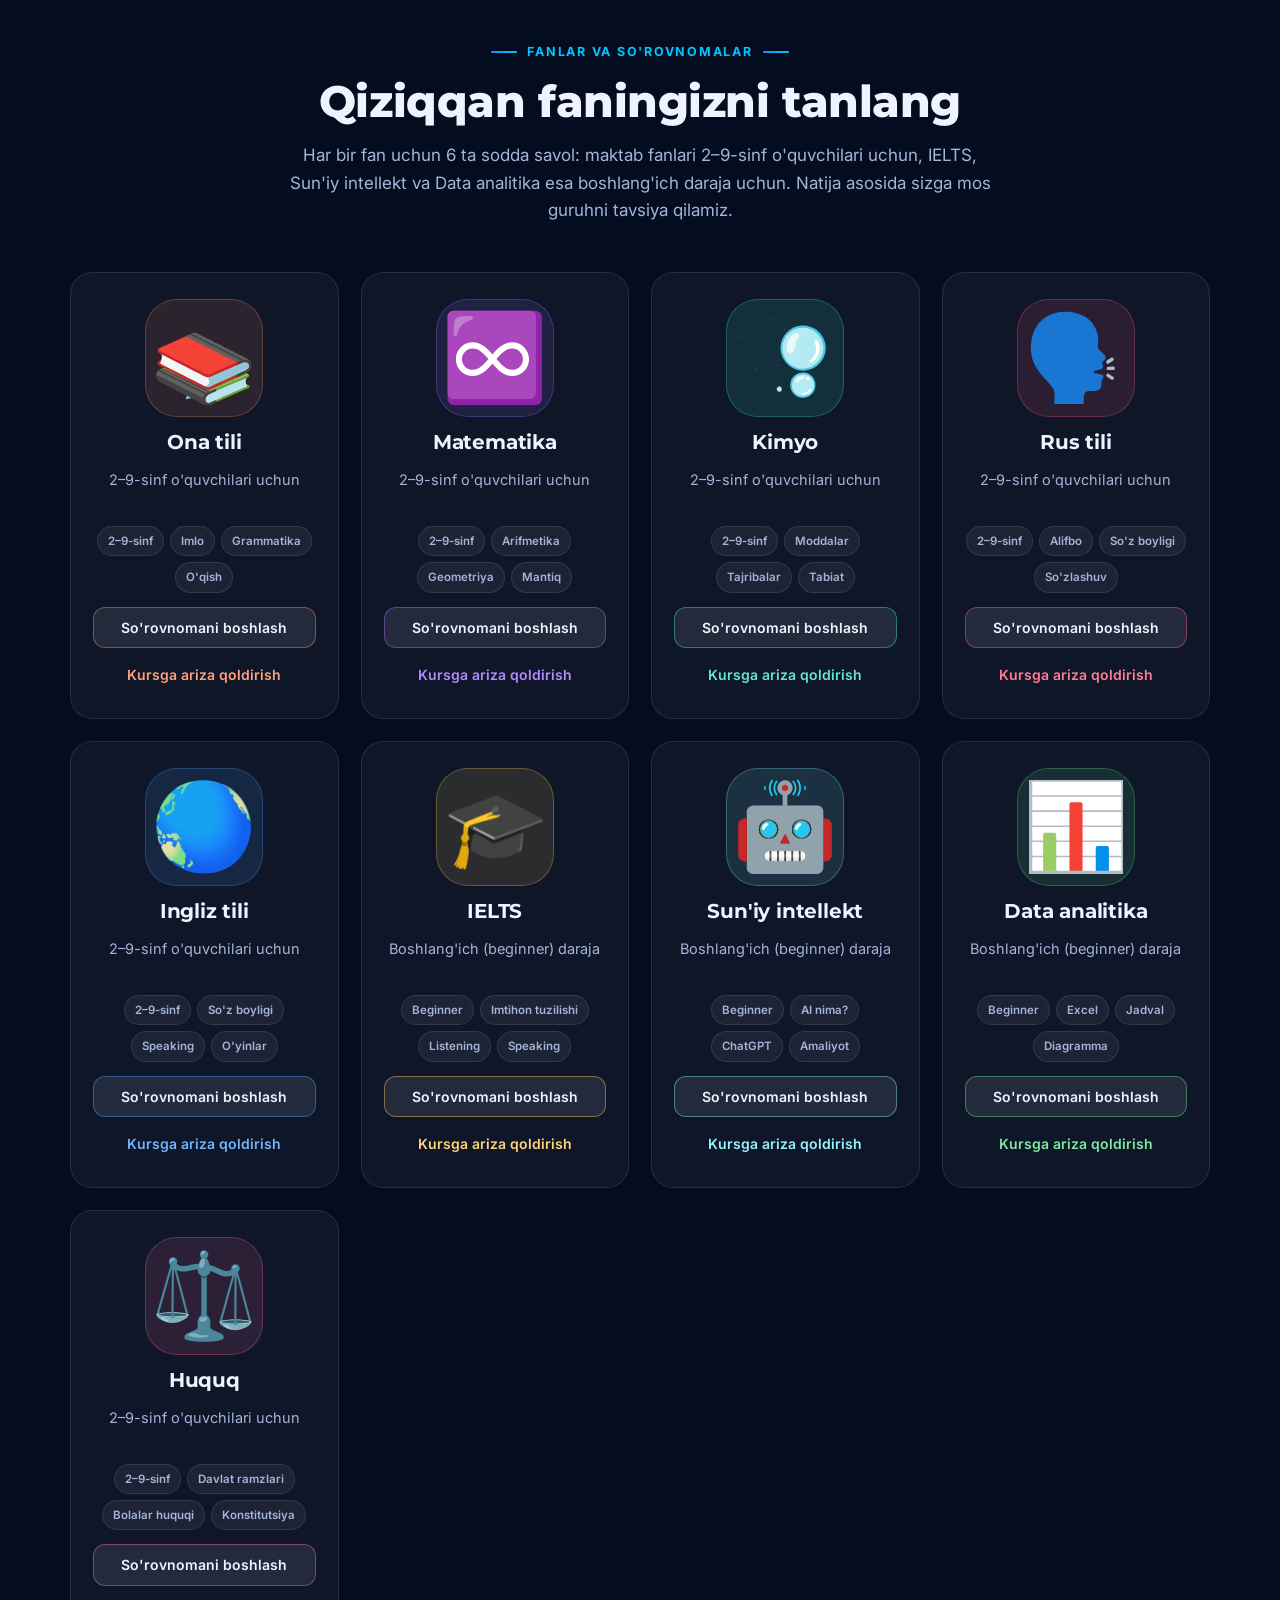
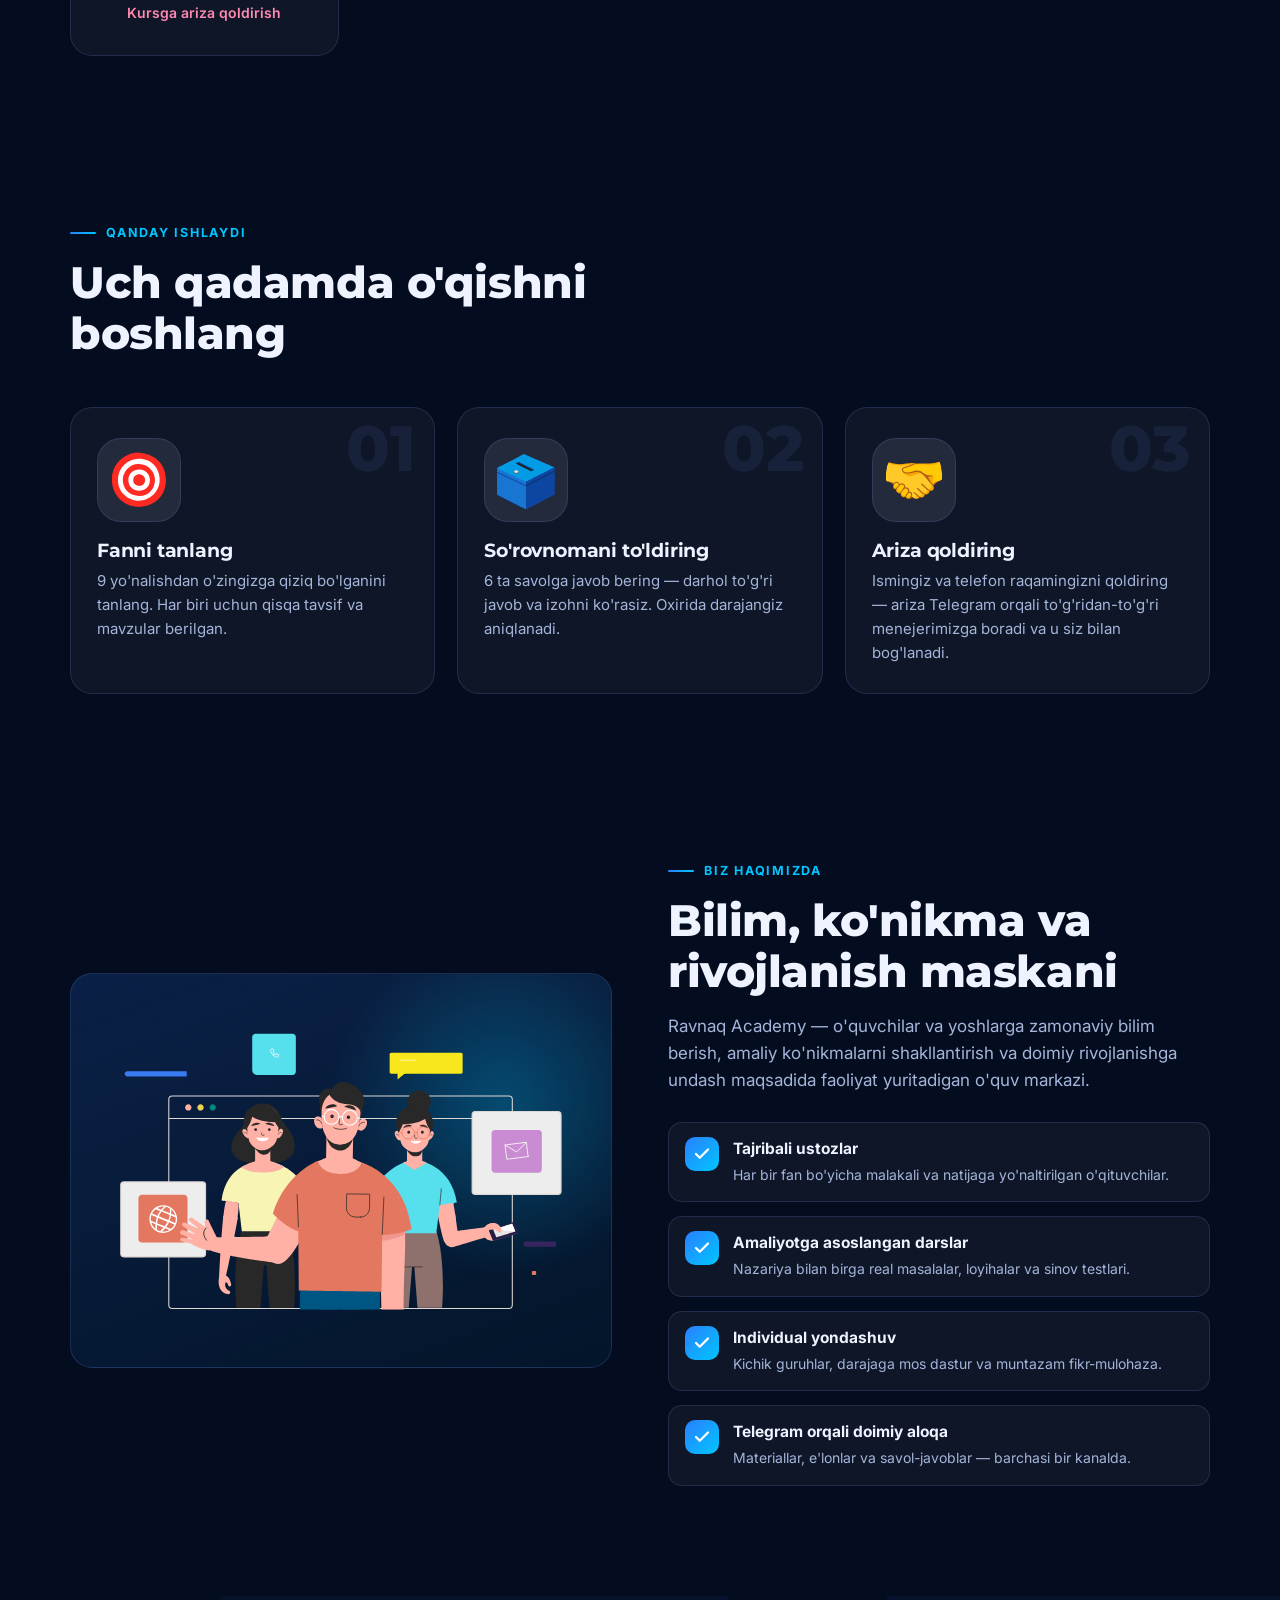
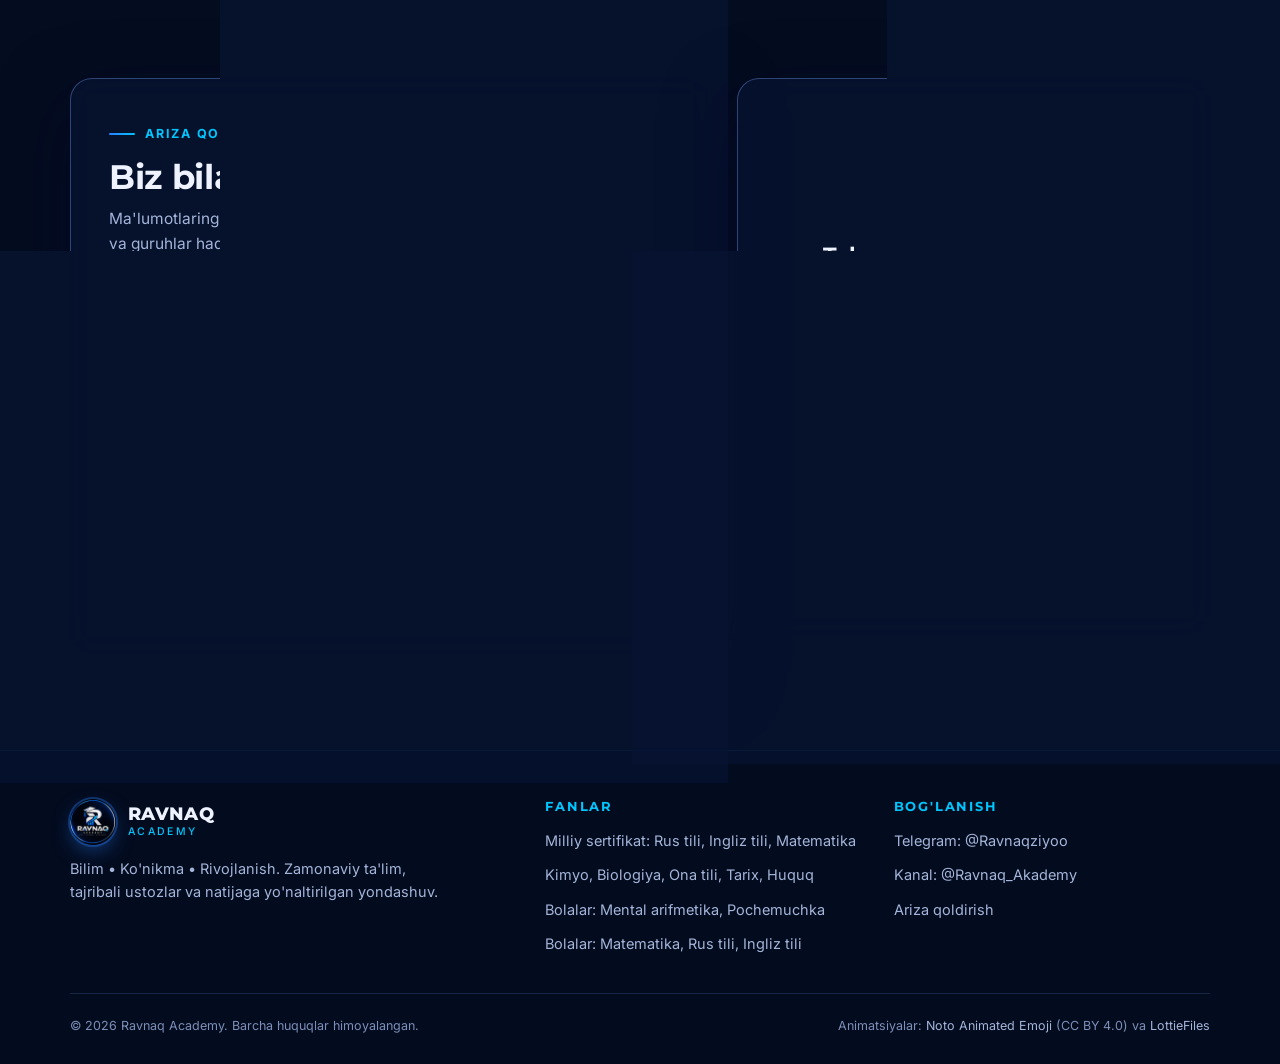
==== commit 4ca20e6a: "Fanlar bo'limiga Rus tili qo'shildi (2–9-sinf, 6 ta sodda savol) Co-Authored-By: Claude Opus 5.5 (1M" ====
--- a/index.html
+++ b/index.html
@@ -17,7 +17,7 @@
   <link rel="preconnect" href="https://fonts.googleapis.com">
   <link rel="preconnect" href="https://fonts.gstatic.com" crossorigin>
   <link href="https://fonts.googleapis.com/css2?family=Inter:wght@400;500;600;700&family=Montserrat:wght@600;700;800&display=swap" rel="stylesheet">
-  <link rel="stylesheet" href="css/style.css?v=20260925b">
+  <link rel="stylesheet" href="css/style.css?v=20260925c">
 </head>
 <body>
   <div class="bg-decor" aria-hidden="true"></div>
@@ -64,7 +64,7 @@
           </div>
           <div class="hero__stats">
             <div class="stat"><b>10<span>+</span></b><small>Kurs yo'nalishi</small></div>
-            <div class="stat"><b>48</b><small>Bepul test savoli</small></div>
+            <div class="stat"><b>54</b><small>Bepul test savoli</small></div>
             <div class="stat"><b>24<span>/7</span></b><small>Telegram orqali aloqa</small></div>
           </div>
         </div>
@@ -129,7 +129,7 @@
           <div class="step reveal" style="--d:0ms">
             <div class="step__anim"><div class="anim" data-anim="target" data-fallback="1"></div></div>
             <h3>Fanni tanlang</h3>
-            <p>8 yo'nalishdan o'zingizga qiziq bo'lganini tanlang. Har biri uchun qisqa tavsif va mavzular berilgan.</p>
+            <p>9 yo'nalishdan o'zingizga qiziq bo'lganini tanlang. Har biri uchun qisqa tavsif va mavzular berilgan.</p>
           </div>
           <div class="step reveal" style="--d:120ms">
             <div class="step__anim"><div class="anim" data-anim="ballot" data-fallback="2"></div></div>
@@ -320,8 +320,8 @@
   <div class="toast-wrap" id="toasts" aria-live="polite"></div>
 
   <script src="assets/vendor/lottie.min.js"></script>
-  <script src="js/config.js?v=20260925b"></script>
-  <script src="js/data.js?v=20260925b"></script>
-  <script src="js/app.js?v=20260925b"></script>
+  <script src="js/config.js?v=20260925c"></script>
+  <script src="js/data.js?v=20260925c"></script>
+  <script src="js/app.js?v=20260925c"></script>
 </body>
 </html>
